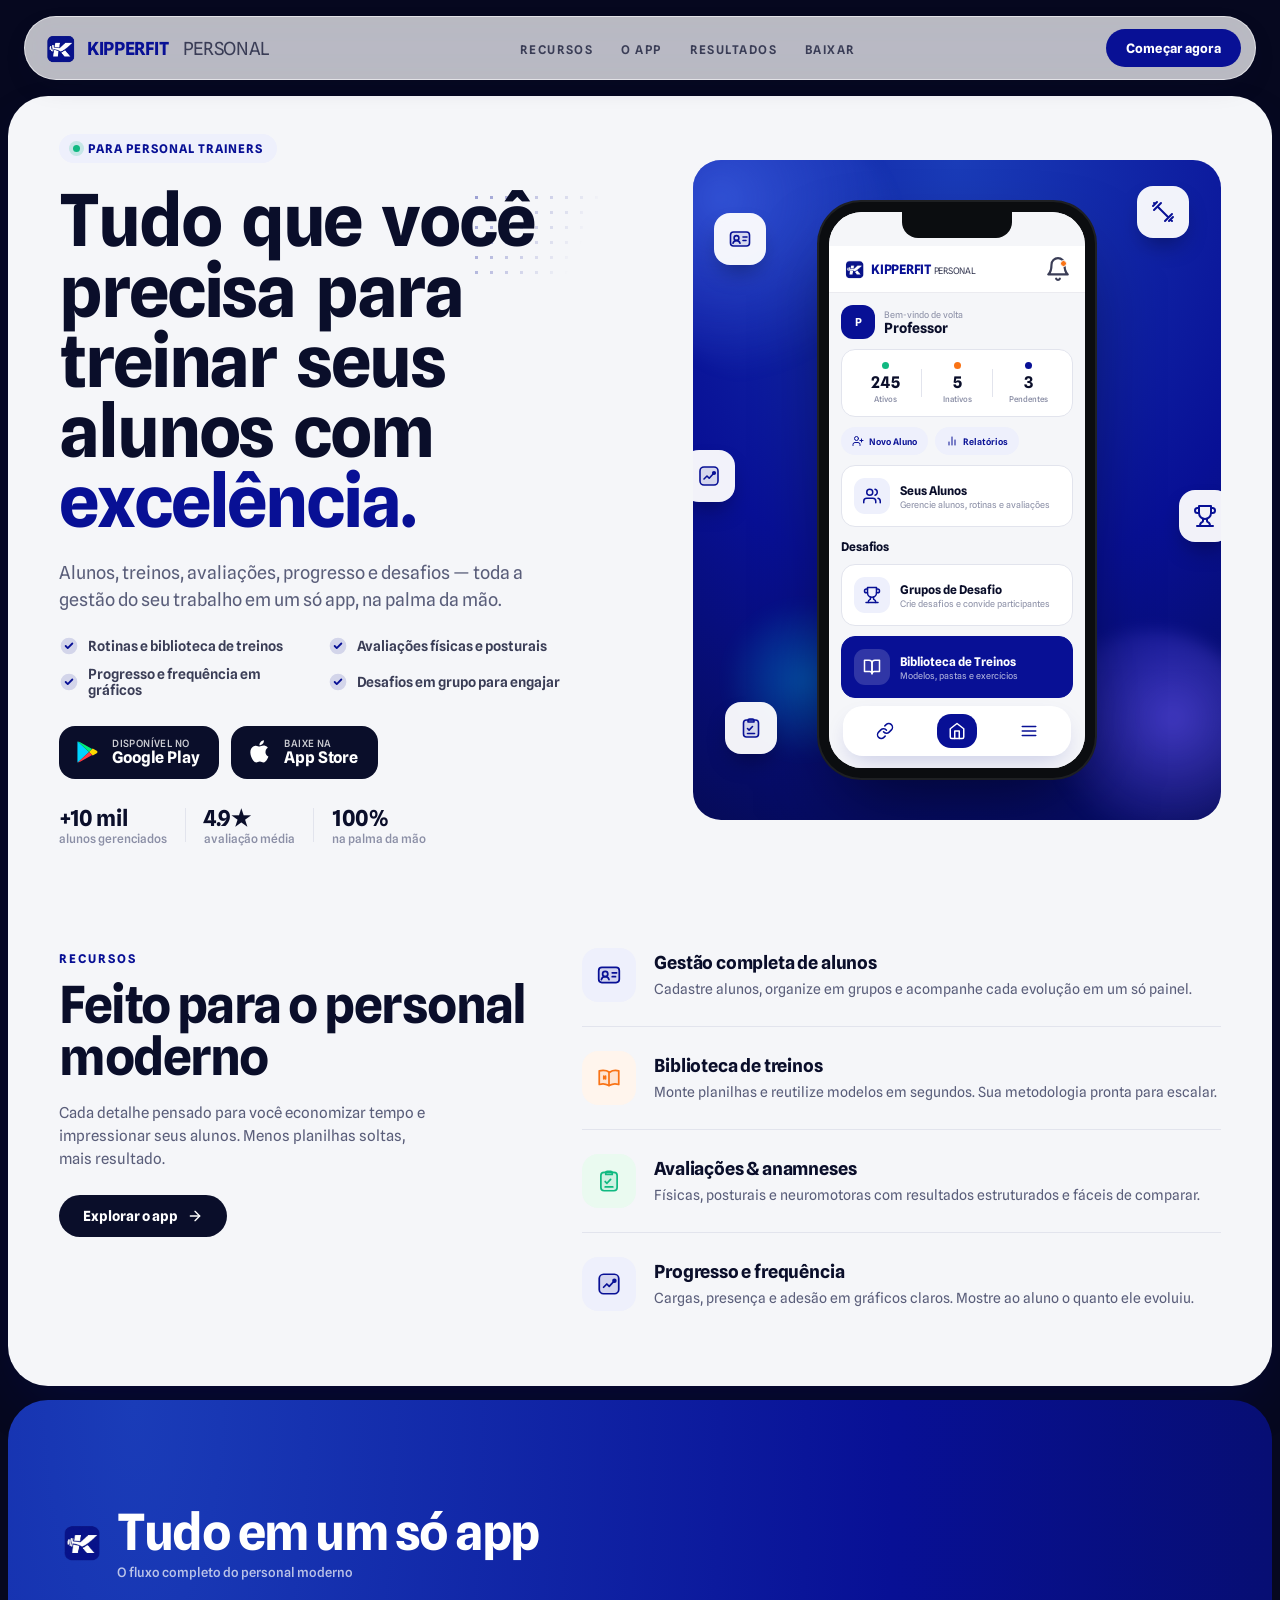
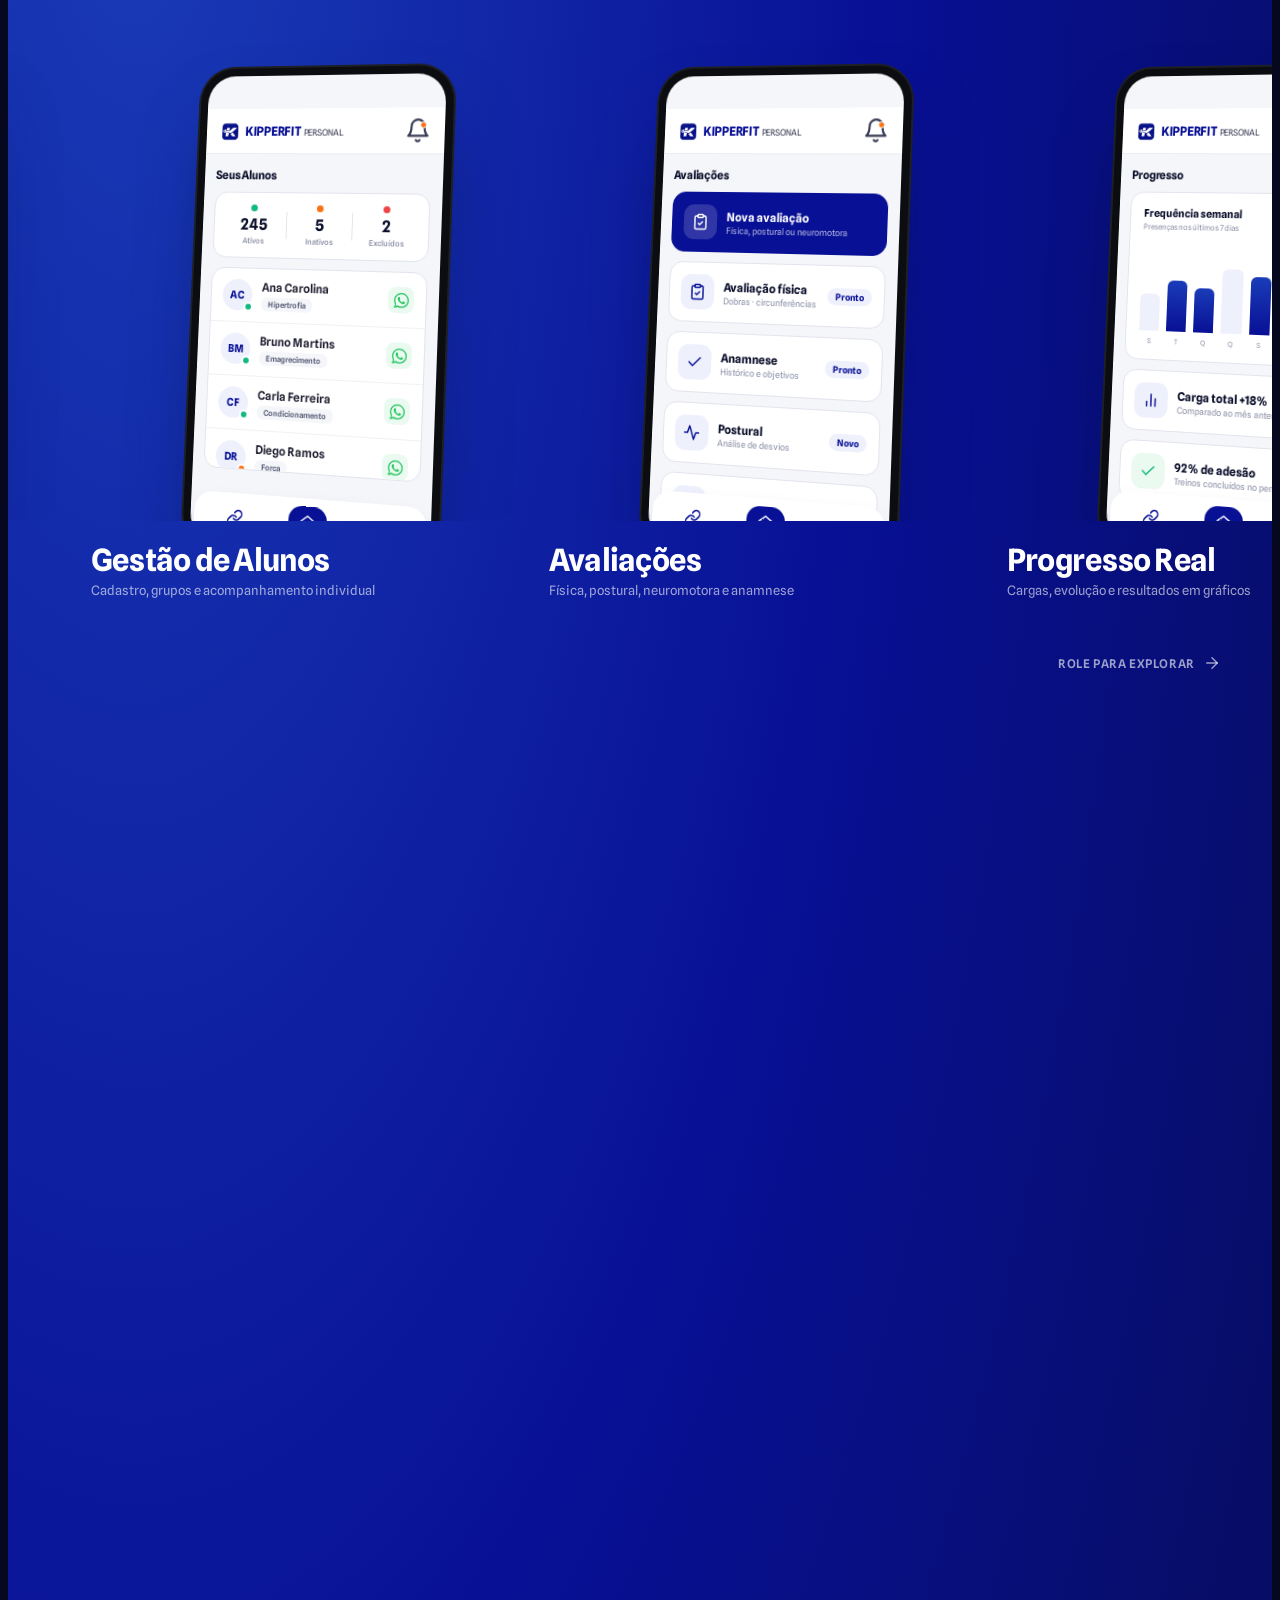
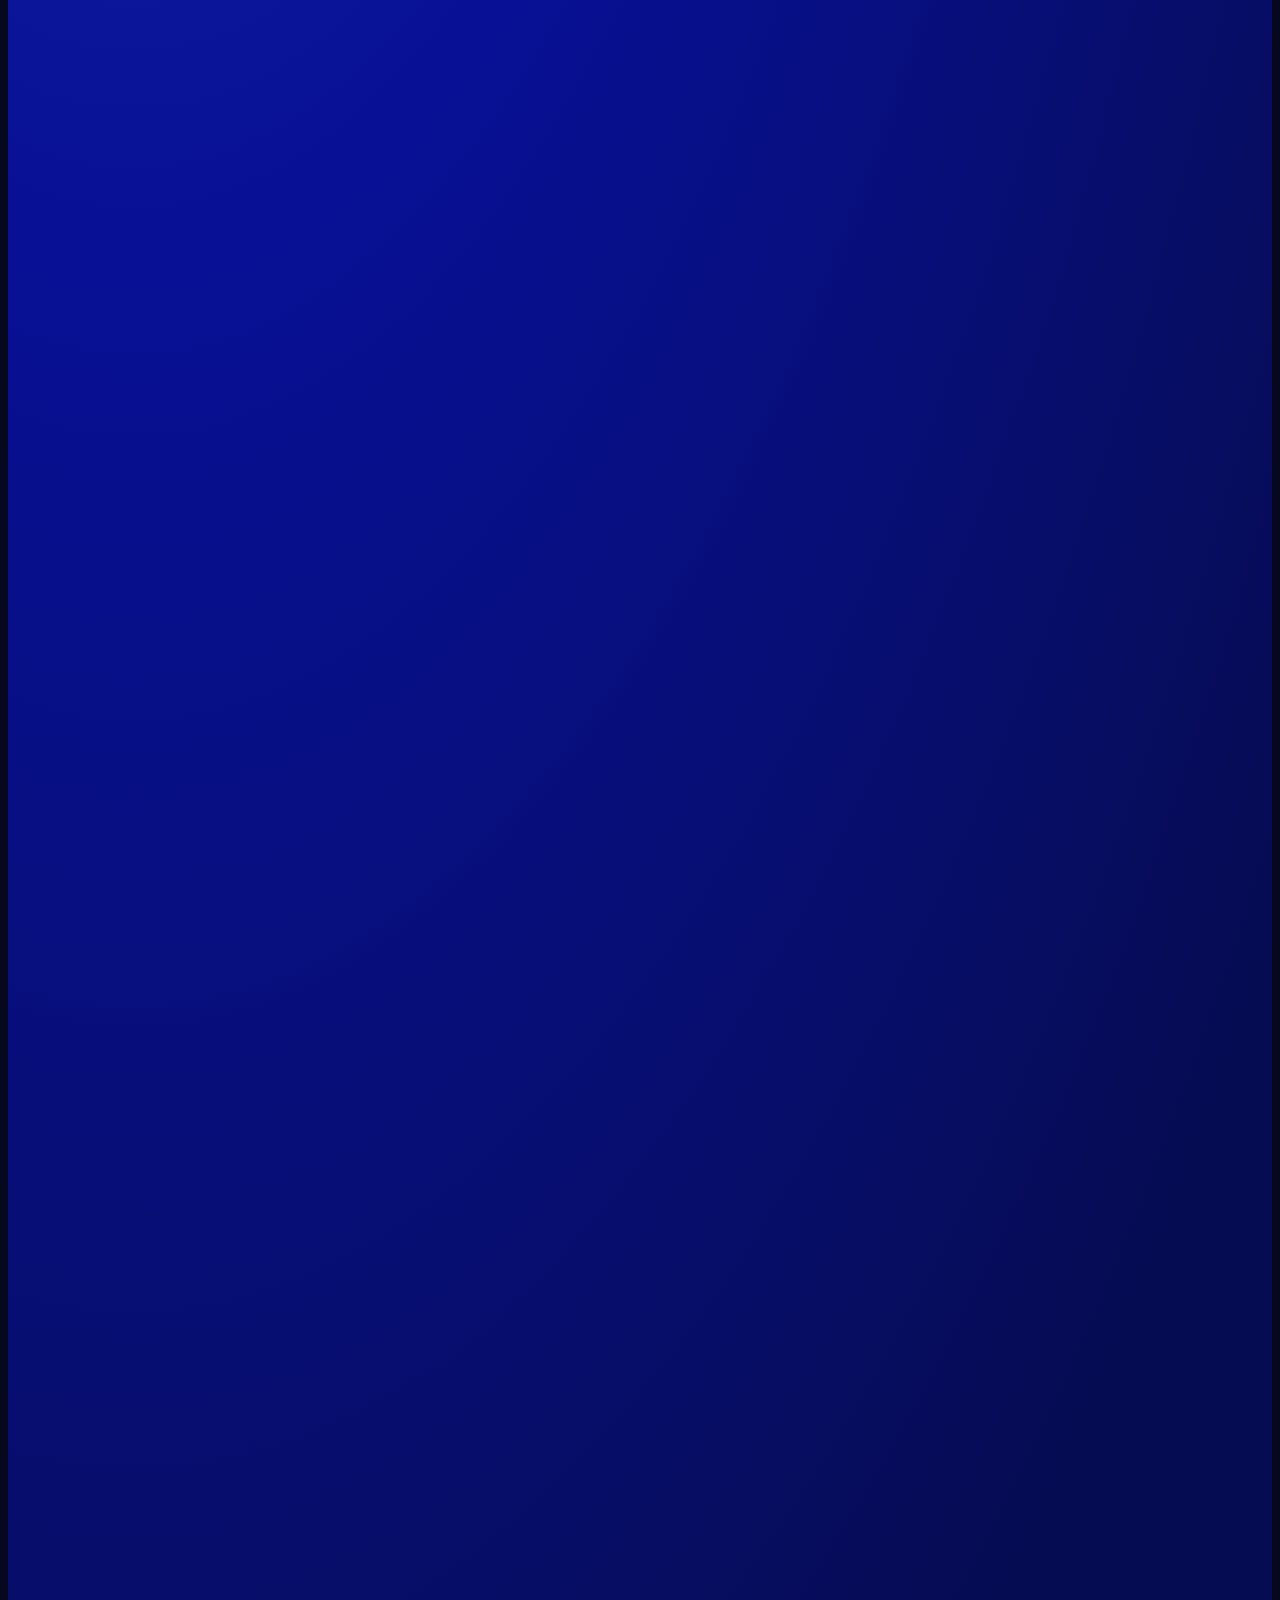
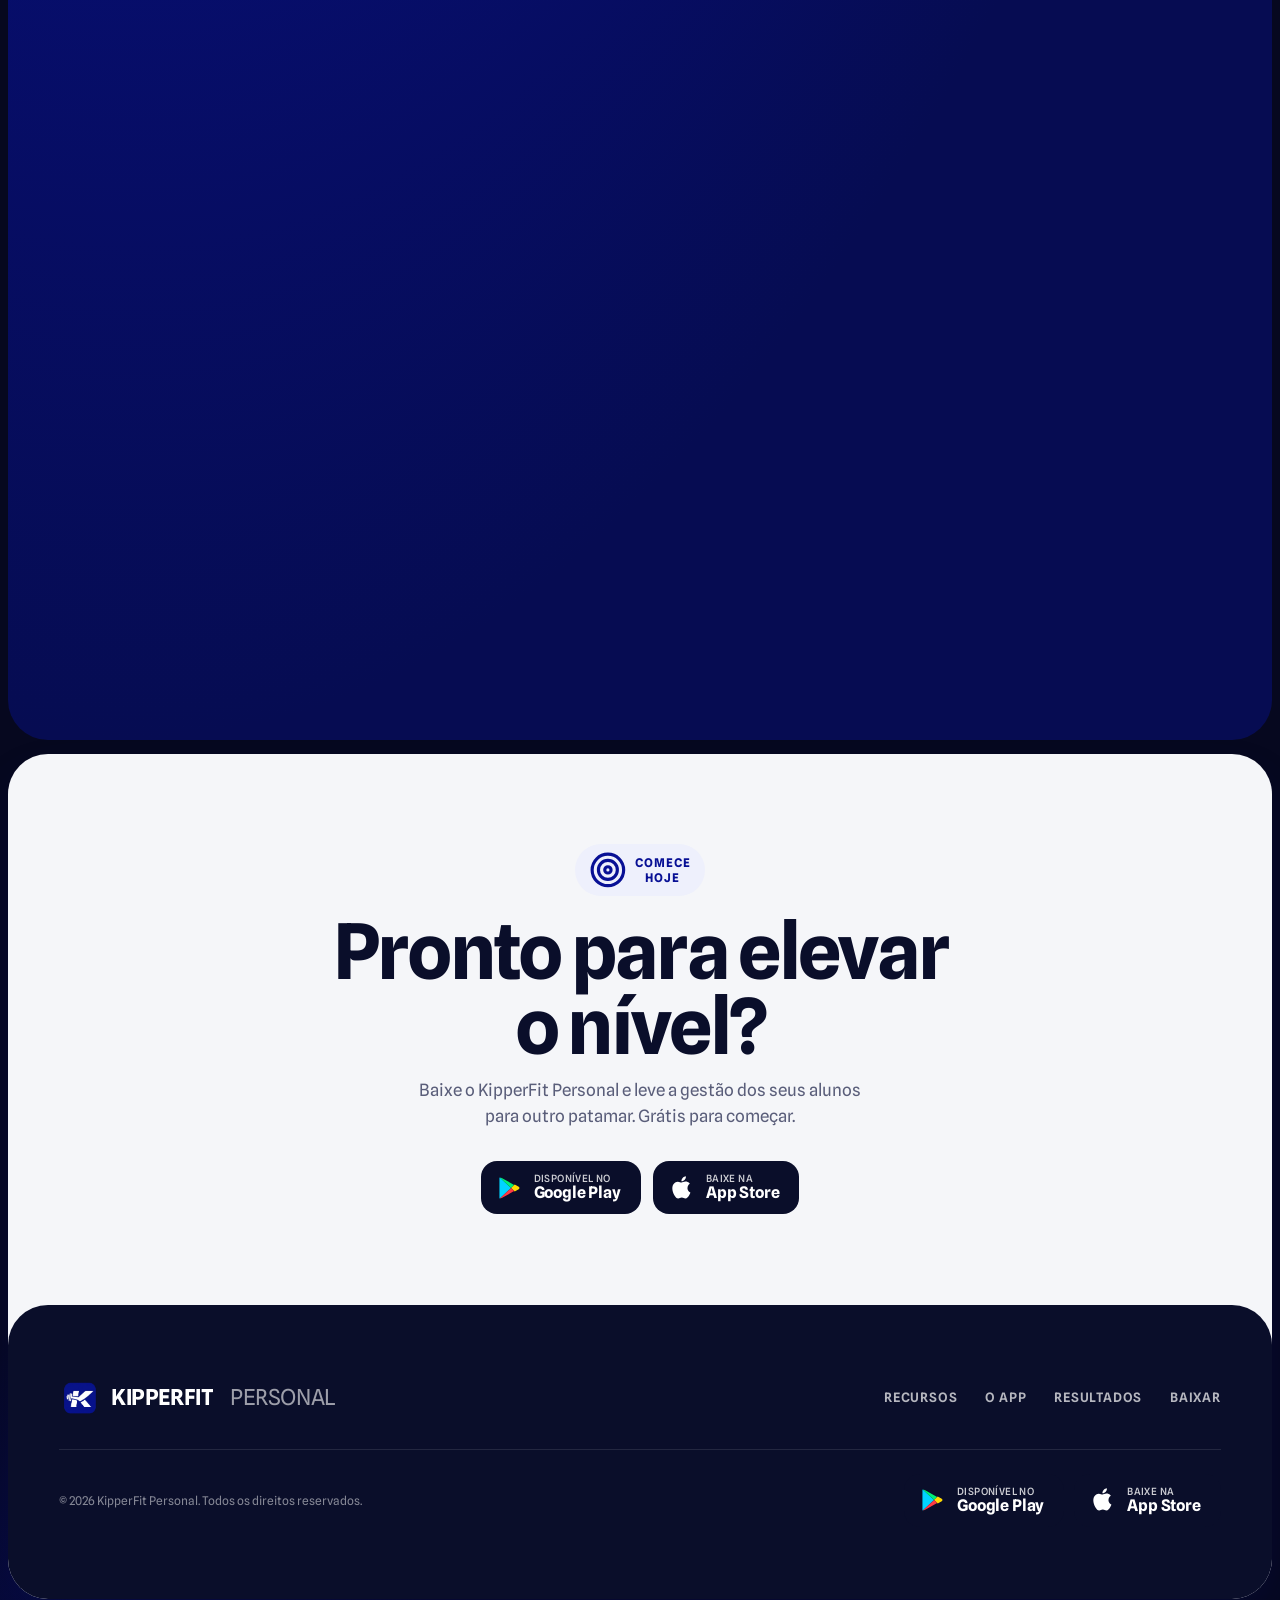
==== index.html @ c9a526ea "." ====
<!DOCTYPE html>
<html lang="pt-BR">
<head>
  <meta charset="UTF-8" />
  <meta name="viewport" content="width=device-width, initial-scale=1, viewport-fit=cover" />
  <title>KipperFit Personal — O app do personal moderno</title>
  <meta name="description" content="Gerencie alunos, treinos, avaliações e progresso em um só app. KipperFit Personal — a plataforma completa para personal trainers." />

  <!-- Open Graph / social preview -->
  <meta property="og:title" content="KipperFit Personal — O app do personal moderno" />
  <meta property="og:description" content="Alunos, treinos, avaliações, progresso e desafios — toda a gestão do seu trabalho em um só app." />
  <meta property="og:type" content="website" />
  <meta property="og:image" content="assets/logo.png" />
  <meta name="theme-color" content="#081095" />

  <link rel="icon" type="image/png" href="assets/logo.png" />

  <!-- Spline Sans (the app's display font) -->
  <link rel="preconnect" href="https://fonts.googleapis.com" />
  <link rel="preconnect" href="https://fonts.gstatic.com" crossorigin />
  <link href="https://fonts.googleapis.com/css2?family=Spline+Sans:wght@400;500;600;700;800&display=swap" rel="stylesheet" />

  <link rel="stylesheet" href="styles.css" />
</head>
<body>
  <div class="lp-root">
    <div class="lp-shell">
      <!-- NAV -->
      <nav class="lp-nav">
        <div class="lp-brand">
          <img src="assets/logo.png" alt="KipperFit Personal" />
          KIPPERFIT<span class="thin">PERSONAL</span>
        </div>
        <ul class="lp-nav-links">
          <li><a href="#features">RECURSOS</a></li>
          <li><a href="#cases">O APP</a></li>
          <li><a href="#progress">RESULTADOS</a></li>
          <li><a href="#download">BAIXAR</a></li>
        </ul>
        <a class="lp-nav-cta" href="#download">Começar agora</a>
        <button class="lp-burger" id="burger" aria-label="Abrir menu" aria-expanded="false">
          <span></span><span></span><span></span>
        </button>
      </nav>

      <!-- MOBILE MENU -->
      <div class="lp-mobile-menu" id="mobileMenu">
        <a href="#features">RECURSOS</a>
        <a href="#cases">O APP</a>
        <a href="#progress">RESULTADOS</a>
        <a href="#download">BAIXAR</a>
        <a class="lp-mobile-menu-cta" href="#download">Começar agora</a>
      </div>

      <div class="lp-panel">
        <!-- HERO -->
        <section class="lp-section lp-hero">
          <div class="lp-hero-left">
            <span class="lp-dots hero"></span>
            <span class="lp-eyebrow"><span class="dot"></span> PARA PERSONAL TRAINERS</span>
            <h1 class="lp-h1" id="heroHeadline"></h1>
            <p class="lp-sub lp-fade">
              Alunos, treinos, avaliações, progresso e desafios — toda a gestão
              do seu trabalho em um só app, na palma da mão.
            </p>
            <ul class="lp-hero-points lp-fade d1" id="heroPoints"></ul>
            <div class="lp-stores lp-fade d1" id="download"></div>
            <div class="lp-trust lp-fade d2">
              <div class="lp-trust-stat"><b>+10 mil</b><span>alunos gerenciados</span></div>
              <div class="lp-trust-divider"></div>
              <div class="lp-trust-stat"><b>4.9★</b><span>avaliação média</span></div>
              <div class="lp-trust-divider"></div>
              <div class="lp-trust-stat"><b>100%</b><span>na palma da mão</span></div>
            </div>
          </div>
          <div class="lp-hero-right lp-fade d1">
            <div class="lp-stage" id="phoneStage"></div>
          </div>
        </section>

        <!-- FEATURES -->
        <section class="lp-section lp-feat" id="features">
          <div class="lp-section-head lp-fade">
            <span class="kicker">Recursos</span>
            <h2>Feito para o personal moderno</h2>
            <p>Cada detalhe pensado para você economizar tempo e impressionar seus alunos. Menos planilhas soltas, mais resultado.</p>
            <a class="lp-pill-btn" href="#download">Explorar o app <span data-icon="arrow"></span></a>
          </div>
          <div class="lp-feat-list" id="featList"></div>
        </section>
      </div>

      <!-- CASES — pinned horizontal scroll -->
      <section class="lp-cases" id="cases">
        <div class="lp-cases-track-wrap" id="casesWrap">
          <div class="lp-cases-sticky" id="casesSticky">
            <div class="lp-cases-head">
              <img class="mark" src="assets/logo.png" alt="" />
              <div>
                <h2>Tudo em um só app</h2>
                <span class="sub">O fluxo completo do personal moderno</span>
              </div>
            </div>
            <div class="lp-cases-row" id="casesRow"></div>
            <div class="lp-cases-hint">ROLE PARA EXPLORAR <span data-icon="arrow"></span></div>
          </div>
        </div>
      </section>

      <!-- CTA + FOOTER -->
      <div class="lp-panel" id="progress" style="margin-top:14px">
        <section class="lp-section lp-cta">
          <div class="lp-fade">
            <span class="lp-eyebrow" style="margin-bottom:18px"><span data-icon="target"></span> COMECE HOJE</span>
          </div>
          <h2 class="lp-fade d1">Pronto para elevar o nível?</h2>
          <p class="lp-fade d2">Baixe o KipperFit Personal e leve a gestão dos seus alunos para outro patamar. Grátis para começar.</p>
          <div class="lp-stores lp-cta-stores lp-fade d3" data-stores></div>
        </section>

        <footer class="lp-footer">
          <div class="lp-footer-top">
            <div class="lp-footer-brand">
              <img src="assets/logo.png" alt="KipperFit Personal" />
              KIPPERFIT<span class="thin">PERSONAL</span>
            </div>
            <nav class="lp-footer-links">
              <a href="#features">RECURSOS</a>
              <a href="#cases">O APP</a>
              <a href="#progress">RESULTADOS</a>
              <a href="#download">BAIXAR</a>
            </nav>
          </div>
          <div class="lp-footer-bottom">
            <span id="copyright">© KipperFit Personal. Todos os direitos reservados.</span>
            <div class="lp-stores" data-stores></div>
          </div>
        </footer>
      </div>
    </div>
  </div>

  <script src="app.js"></script>
</body>
</html>
---- styles.css ----
/* =========================================================================
   KipperFit Personal — Landing Page (standalone build for GitHub Pages)
   Ported 1:1 from the app's web landing. Identity: royal blue #081095,
   Spline Sans, white cards, soft rounded geometry.
   ========================================================================= */

/* base reset so the page scrolls naturally as a standalone site */
* { margin: 0; padding: 0; }
/* clip horizontal overflow on <html> ONLY. Putting overflow-x on <body> would
   promote its overflow-y to auto and make <body> a scroll container, which
   breaks the position:sticky pinning in .lp-cases. Keeping it on <html> lets the
   sticky resolve against the viewport while still hiding the decorative blobs. */
html { overflow-x: hidden; }
body {
  /* display font used across the landing (loaded via Google Fonts in <head>) */
  --font-display: 'Spline Sans', -apple-system, BlinkMacSystemFont, 'Segoe UI', Roboto, Helvetica, Arial, sans-serif;
  font-family: var(--font-display);
  background: #06081f;
}

:root {
  --font-display: 'Spline Sans', -apple-system, BlinkMacSystemFont, 'Segoe UI', Roboto, Helvetica, Arial, sans-serif;
  --lp-primary: #081095;
  --lp-primary-light: #1a3cb8;
  --lp-primary-bg: #eef0fc;
  --lp-ink: #0a0e2a;
  --lp-panel: #f5f6f9;
  --lp-card: #ffffff;
  --lp-border: #e2e4ed;
  --lp-text-dark: #1c1c2e;
  --lp-text-mid: #3a3d56;
  --lp-text-soft: #5a5e7a;
  --lp-text-muted: #8b8fa6;
  --lp-green: #10b981;
  --lp-orange: #f97316;
  --lp-radius-xl: 40px;
  --lp-radius-lg: 28px;
  --lp-radius-md: 18px;
  --lp-shadow-soft: 0 24px 60px -20px rgba(8, 16, 149, 0.28);
  --lp-shadow-card: 0 12px 32px -12px rgba(20, 24, 60, 0.18);
}

/* ---- landing root ----
   Standalone build: the document scrolls naturally (no Expo flex wrappers), so
   .lp-root just paints the background and clips horizontal overflow. The scroll
   handlers listen on window (see app.js). */
.lp-root {
  font-family: var(--font-display);
  color: var(--lp-text-dark);
  background: var(--lp-ink);
  -webkit-font-smoothing: antialiased;
  text-rendering: optimizeLegibility;
  /* NOTE: no overflow-x here — it would create a scroll context that breaks the
     position:sticky pinning in .lp-cases. Horizontal clip is on html/body. */
}
.lp-root *,
.lp-root *::before,
.lp-root *::after {
  box-sizing: border-box;
}
.lp-root button {
  font-family: inherit;
  cursor: pointer;
  border: none;
  background: none;
}
/* no underlines on any link across the landing (incl. hover/focus) */
.lp-root a,
.lp-root a:hover,
.lp-root a:focus,
.lp-root a:visited {
  text-decoration: none;
}

/* =========================================================================
   PAGE SHELL — framed floating panel on near-black background
   ========================================================================= */
.lp-shell {
  min-height: 100vh;
  padding: 8px; /* thin frame on desktop — panel sits close to the edges */
  background:
    radial-gradient(1200px 600px at 80% -10%, rgba(26, 60, 184, 0.25), transparent 60%),
    radial-gradient(900px 500px at 0% 100%, rgba(8, 16, 149, 0.22), transparent 55%),
    #06081f;
}
.lp-panel {
  max-width: 1280px;
  margin: 0 auto;
  border-radius: var(--lp-radius-xl);
  overflow: hidden;
  background: var(--lp-panel);
  box-shadow: var(--lp-shadow-soft);
}
.lp-section {
  padding: clamp(20px, 4vw, 56px);
}

/* =========================================================================
   NAV BAR
   ========================================================================= */
.lp-nav {
  position: sticky;
  top: 8px;
  z-index: 50;
  display: flex;
  align-items: center;
  justify-content: space-between;
  gap: 16px;
  margin: 8px clamp(8px, 2vw, 16px) 16px;
  padding: 12px 14px 12px 18px;
  border-radius: 999px;
  background: rgba(255, 255, 255, 0.72);
  backdrop-filter: blur(18px) saturate(160%);
  -webkit-backdrop-filter: blur(18px) saturate(160%);
  border: 1px solid rgba(255, 255, 255, 0.6);
  box-shadow: 0 10px 30px -12px rgba(20, 24, 60, 0.25);
}
.lp-brand {
  display: flex;
  align-items: center;
  gap: 10px;
  font-weight: 800;
  font-size: 18px;
  letter-spacing: -0.02em;
  color: var(--lp-primary);
}
.lp-brand img {
  width: 34px;
  height: 34px;
  border-radius: 9px;
}
.lp-brand .thin {
  font-weight: 400;
  color: var(--lp-text-mid);
  margin-left: 4px;
}
.lp-nav-links {
  display: flex;
  gap: 28px;
  list-style: none;
  margin: 0;
  padding: 0;
}
.lp-nav-links a {
  text-decoration: none;
  font-size: 12px;
  font-weight: 600;
  letter-spacing: 0.12em;
  color: var(--lp-text-mid);
  transition: color 0.2s ease;
}
.lp-nav-links a:hover {
  color: var(--lp-primary);
}
.lp-nav-cta {
  display: inline-flex;
  align-items: center;
  gap: 8px;
  padding: 11px 20px;
  border-radius: 999px;
  background: var(--lp-primary);
  color: #fff;
  font-weight: 700;
  font-size: 13px;
  letter-spacing: 0.02em;
  transition: transform 0.2s ease, background 0.2s ease, box-shadow 0.2s ease;
}
.lp-nav-cta:hover {
  transform: translateY(-2px);
  background: var(--lp-primary-light);
  box-shadow: 0 12px 24px -10px rgba(8, 16, 149, 0.6);
}
.lp-burger {
  display: none;
  flex-direction: column;
  gap: 5px;
  padding: 8px;
}
.lp-burger span {
  width: 22px;
  height: 2px;
  border-radius: 2px;
  background: var(--lp-primary);
  transition: transform 0.25s ease, opacity 0.2s ease;
}
.lp-burger.open span:nth-child(1) { transform: translateY(7px) rotate(45deg); }
.lp-burger.open span:nth-child(2) { opacity: 0; }
.lp-burger.open span:nth-child(3) { transform: translateY(-7px) rotate(-45deg); }

/* mobile dropdown menu (hidden on desktop, revealed by the burger) */
.lp-mobile-menu {
  display: none;
  position: sticky;
  top: 76px;
  z-index: 49;
  margin: 8px clamp(10px, 3vw, 28px) 0;
  padding: 10px;
  flex-direction: column;
  gap: 2px;
  border-radius: 22px;
  background: rgba(255, 255, 255, 0.92);
  backdrop-filter: blur(18px) saturate(160%);
  -webkit-backdrop-filter: blur(18px) saturate(160%);
  border: 1px solid rgba(255, 255, 255, 0.6);
  box-shadow: 0 16px 36px -14px rgba(20, 24, 60, 0.3);
  max-height: 0;
  opacity: 0;
  overflow: hidden;
  pointer-events: none;
  transform: translateY(-8px);
  transition: max-height 0.3s ease, opacity 0.25s ease, transform 0.25s ease;
}
.lp-mobile-menu.open {
  max-height: 360px;
  opacity: 1;
  pointer-events: auto;
  transform: none;
}
.lp-mobile-menu a {
  text-decoration: none;
  font-size: 14px;
  font-weight: 700;
  letter-spacing: 0.08em;
  color: var(--lp-text-mid);
  padding: 13px 14px;
  border-radius: 14px;
  transition: background 0.2s ease, color 0.2s ease;
}
.lp-mobile-menu a:hover { background: var(--lp-primary-bg); color: var(--lp-primary); }
.lp-mobile-menu-cta {
  margin-top: 4px;
  text-align: center;
  background: var(--lp-primary);
  color: #fff !important;
  letter-spacing: 0.02em !important;
}
.lp-mobile-menu-cta:hover { background: var(--lp-primary-light) !important; color: #fff !important; }

/* =========================================================================
   HERO
   ========================================================================= */
.lp-hero {
  display: grid;
  grid-template-columns: minmax(0, 1.05fr) minmax(0, 0.95fr);
  gap: clamp(24px, 4vw, 56px);
  align-items: center;
  padding-top: clamp(24px, 3vw, 40px);
}
.lp-hero-left {
  max-width: 620px;
  min-width: 0;
  position: relative;
}
.lp-hero-right {
  min-width: 0;
}
.lp-eyebrow {
  display: inline-flex;
  align-items: center;
  gap: 8px;
  padding: 7px 14px;
  border-radius: 999px;
  background: var(--lp-primary-bg);
  color: var(--lp-primary);
  font-weight: 700;
  font-size: 12px;
  letter-spacing: 0.08em;
  margin-bottom: 22px;
}
.lp-eyebrow .dot {
  width: 7px;
  height: 7px;
  border-radius: 50%;
  background: var(--lp-green);
  box-shadow: 0 0 0 4px rgba(16, 185, 129, 0.18);
}
.lp-dots {
  position: absolute;
  width: 150px;
  height: 90px;
  background-image: radial-gradient(var(--lp-primary) 1.7px, transparent 2px);
  background-size: 15px 15px;
  opacity: 0.5;
  -webkit-mask-image: linear-gradient(115deg, #000 0%, transparent 72%);
  mask-image: linear-gradient(115deg, #000 0%, transparent 72%);
  pointer-events: none;
  z-index: 0;
}
.lp-dots.hero {
  top: 56px;
  right: 4%;
  opacity: 0.4;
}
@media (max-width: 920px) { .lp-dots.hero { display: none; } }
.lp-h1 {
  font-size: clamp(38px, 5.6vw, 74px);
  line-height: 0.98;
  font-weight: 800;
  letter-spacing: -0.03em;
  margin: 0 0 22px;
  color: var(--lp-ink);
  overflow-wrap: break-word;
}
.lp-h1 .accent {
  color: var(--lp-primary);
  position: relative;
}
.lp-sub {
  font-size: clamp(15px, 1.4vw, 19px);
  line-height: 1.55;
  color: var(--lp-text-soft);
  margin: 0 0 22px;
  max-width: 520px;
}
.lp-hero-points {
  list-style: none;
  margin: 0 0 28px;
  padding: 0;
  display: grid;
  grid-template-columns: 1fr 1fr;
  gap: 10px 18px;
  max-width: 520px;
}
.lp-hero-points li {
  display: flex;
  align-items: center;
  gap: 9px;
  font-size: 14px;
  font-weight: 600;
  color: var(--lp-text-mid);
}
.lp-hero-points li svg { width: 20px; height: 20px; color: var(--lp-primary); flex-shrink: 0; }
@media (max-width: 560px) {
  .lp-hero-points { grid-template-columns: 1fr; gap: 9px; }
}

/* per-character reveal */
.lp-reveal-char {
  display: inline-block;
  opacity: 0;
  transform: translateY(0.5em);
  filter: blur(8px);
  animation: lpCharIn 0.5s cubic-bezier(0.22, 1, 0.36, 1) forwards;
}
.lp-reveal-word {
  display: inline-block;
  white-space: nowrap;
}
@keyframes lpCharIn {
  to {
    opacity: 1;
    transform: translateY(0);
    filter: blur(0);
  }
}

/* fade-up utility (IntersectionObserver toggles .in) */
.lp-fade {
  opacity: 0;
  transform: translateY(28px);
  transition: opacity 0.7s cubic-bezier(0.22, 1, 0.36, 1),
    transform 0.7s cubic-bezier(0.22, 1, 0.36, 1);
}
.lp-fade.in {
  opacity: 1;
  transform: none;
}
.lp-fade.d1 { transition-delay: 0.08s; }
.lp-fade.d2 { transition-delay: 0.16s; }
.lp-fade.d3 { transition-delay: 0.24s; }
.lp-fade.d4 { transition-delay: 0.32s; }

/* ---- store buttons ---- */
.lp-stores {
  display: flex;
  flex-wrap: wrap;
  gap: 12px;
}
.lp-store-btn {
  display: inline-flex;
  align-items: center;
  gap: 11px;
  padding: 12px 20px 12px 16px;
  border-radius: 16px;
  background: var(--lp-ink);
  color: #fff;
  text-decoration: none;
  transition: transform 0.2s ease, box-shadow 0.2s ease, background 0.2s ease;
}
.lp-store-btn:hover {
  transform: translateY(-3px);
  background: #14183a;
  box-shadow: 0 16px 30px -12px rgba(10, 14, 42, 0.55);
}
.lp-store-btn svg {
  width: 26px;
  height: 26px;
  flex-shrink: 0;
}
.lp-store-btn .lp-store-txt {
  display: flex;
  flex-direction: column;
  line-height: 1.1;
  text-align: left;
}
.lp-store-btn .lp-store-small {
  font-size: 10px;
  font-weight: 500;
  letter-spacing: 0.04em;
  opacity: 0.8;
}
.lp-store-btn .lp-store-big {
  font-size: 16px;
  font-weight: 700;
  letter-spacing: -0.01em;
}

.lp-trust {
  display: flex;
  align-items: center;
  gap: 18px;
  margin-top: 26px;
  flex-wrap: wrap;
}
.lp-trust-stat {
  display: flex;
  flex-direction: column;
}
.lp-trust-stat b {
  font-size: 22px;
  font-weight: 800;
  color: var(--lp-ink);
  letter-spacing: -0.02em;
}
.lp-trust-stat span {
  font-size: 12px;
  color: var(--lp-text-muted);
  font-weight: 500;
}
.lp-trust-divider {
  width: 1px;
  height: 34px;
  background: var(--lp-border);
}

/* =========================================================================
   HERO RIGHT — phone stage
   ========================================================================= */
.lp-stage {
  position: relative;
  display: grid;
  place-items: center;
  min-height: 560px;
  border-radius: var(--lp-radius-lg);
  background:
    radial-gradient(120% 120% at 50% 0%, #1a3cb8 0%, #081095 55%, #050a4d 100%);
  overflow: hidden;
  padding: 40px;
}
.lp-blob {
  position: absolute;
  border-radius: 50%;
  filter: blur(8px);
  opacity: 0.55;
  pointer-events: none;
}
.lp-blob.b1 {
  width: 260px; height: 260px;
  top: -40px; left: -50px;
  background: radial-gradient(circle at 30% 30%, #4f7cff, transparent 70%);
  animation: lpBlob1 14s ease-in-out infinite;
}
.lp-blob.b2 {
  width: 220px; height: 220px;
  bottom: -30px; right: -40px;
  background: radial-gradient(circle at 60% 40%, #6f5cff, transparent 70%);
  animation: lpBlob2 18s ease-in-out infinite;
}
.lp-blob.b3 {
  width: 160px; height: 160px;
  bottom: 60px; left: 30px;
  background: radial-gradient(circle at 50% 50%, #00d4ff, transparent 70%);
  opacity: 0.32;
  animation: lpBlob1 16s ease-in-out infinite reverse;
}
@keyframes lpBlob1 {
  0%, 100% { transform: translate(0, 0) scale(1); }
  50% { transform: translate(30px, 24px) scale(1.08); }
}
@keyframes lpBlob2 {
  0%, 100% { transform: translate(0, 0) scale(1); }
  50% { transform: translate(-26px, -20px) scale(1.1); }
}

/* phone frame */
.lp-phone {
  position: relative;
  z-index: 2;
  width: 280px;
  height: 580px;
  border-radius: 44px;
  background: #0b0d10;
  padding: 12px;
  box-shadow:
    0 40px 80px -24px rgba(0, 0, 0, 0.6),
    inset 0 0 0 2px rgba(255, 255, 255, 0.08);
  animation: lpPhoneFloat 6s ease-in-out infinite;
}
@keyframes lpPhoneFloat {
  0%, 100% { transform: translateY(0); }
  50% { transform: translateY(-12px); }
}
.lp-phone-notch {
  position: absolute;
  top: 12px;
  left: 50%;
  transform: translateX(-50%);
  width: 110px;
  height: 26px;
  background: #0b0d10;
  border-radius: 0 0 16px 16px;
  z-index: 5;
}
.lp-phone-screen {
  position: relative;
  width: 100%;
  height: 100%;
  border-radius: 33px;
  overflow: hidden;
  background: var(--lp-panel);
}

.lp-screen-cycle {
  position: absolute;
  inset: 0;
}
.lp-screen-slide {
  position: absolute;
  inset: 0;
  opacity: 0;
  transform: translateY(16px) scale(0.98);
  transition: opacity 0.6s ease, transform 0.6s ease;
  pointer-events: none;
}
.lp-screen-slide.active {
  opacity: 1;
  transform: none;
}

/* floating feature chips around the phone */
.lp-chip {
  position: absolute;
  z-index: 4;
  width: 52px;
  height: 52px;
  display: grid;
  place-items: center;
  border-radius: 16px;
  background: rgba(255, 255, 255, 0.95);
  box-shadow: 0 12px 24px -8px rgba(0, 0, 0, 0.4);
  color: var(--lp-primary);
}
.lp-chip svg { width: 24px; height: 24px; }
.lp-chip.c1 { top: 8%; left: 4%; animation: lpFloat 5s ease-in-out infinite; }
.lp-chip.c2 { top: 4%; right: 6%; animation: lpFloat 6.5s ease-in-out infinite 0.4s; }
.lp-chip.c3 { top: 44%; left: -2%; animation: lpFloat 5.8s ease-in-out infinite 0.9s; }
.lp-chip.c4 { top: 50%; right: -2%; animation: lpFloat 6.2s ease-in-out infinite 0.2s; }
.lp-chip.c5 { bottom: 10%; left: 6%; animation: lpFloat 5.4s ease-in-out infinite 1.1s; }
@keyframes lpFloat {
  0%, 100% { transform: translateY(0) translateX(0); }
  33% { transform: translateY(-10px) translateX(4px); }
  66% { transform: translateY(6px) translateX(-4px); }
}

/* =========================================================================
   RECREATED APP SCREEN (inside phone) — authentic KipperFit UI
   ========================================================================= */
.appui {
  width: 100%;
  height: 100%;
  background: var(--lp-panel);
  display: flex;
  flex-direction: column;
  font-size: 11px;
  color: var(--lp-text-dark);
  padding-top: 34px;
}
.appui-header {
  display: flex;
  align-items: center;
  justify-content: space-between;
  padding: 10px 14px;
  background: #fff;
  border-bottom: 1px solid #ebebf0;
}
.appui-brand { display: flex; align-items: center; gap: 6px; font-weight: 800; font-size: 13px; color: var(--lp-primary); letter-spacing: -0.02em; }
.appui-brand img { width: 22px; height: 22px; border-radius: 6px; }
.appui-brand .thin { font-weight: 400; color: var(--lp-text-mid); font-size: 9px; margin-left: 3px; }
.appui-bell { position: relative; width: 26px; height: 26px; display: grid; place-items: center; color: var(--lp-text-mid); }
.appui-bell .bdot { position: absolute; top: 4px; right: 4px; width: 7px; height: 7px; border-radius: 50%; background: var(--lp-orange); border: 1.5px solid #fff; }
.appui-body { flex: 1; overflow: hidden; padding: 12px 12px 76px; display: flex; flex-direction: column; gap: 10px; }

.appui-greet { display: flex; align-items: center; gap: 9px; }
.appui-avatar { width: 34px; height: 34px; border-radius: 12px; background: var(--lp-primary); display: grid; place-items: center; color: #fff; font-weight: 700; }
.appui-greet .hi { font-size: 9px; color: var(--lp-text-muted); }
.appui-greet .nm { font-size: 14px; font-weight: 700; color: var(--lp-ink); }

.appui-metrics { display: flex; align-items: center; background: #fff; border: 1px solid var(--lp-border); border-radius: 14px; padding: 12px 8px; }
.appui-metric { flex: 1; display: flex; flex-direction: column; align-items: center; gap: 2px; }
.appui-metric .mdot { width: 7px; height: 7px; border-radius: 50%; margin-bottom: 2px; }
.appui-metric .mn { font-size: 16px; font-weight: 800; color: var(--lp-ink); }
.appui-metric .ml { font-size: 8px; color: var(--lp-text-muted); font-weight: 500; }
.appui-mdiv { width: 1px; height: 28px; background: var(--lp-border); }

.appui-pills { display: flex; gap: 7px; }
.appui-pill { display: inline-flex; align-items: center; gap: 5px; padding: 8px 11px; border-radius: 999px; background: var(--lp-primary-bg); color: var(--lp-primary); font-weight: 600; font-size: 9px; white-space: nowrap; }
.appui-pill svg { width: 12px; height: 12px; }

.appui-card { display: flex; align-items: center; gap: 10px; background: #fff; border: 1px solid var(--lp-border); border-radius: 14px; padding: 12px; }
.appui-card .ci { width: 36px; height: 36px; border-radius: 11px; background: var(--lp-primary-bg); display: grid; place-items: center; color: var(--lp-primary); flex-shrink: 0; }
.appui-card .ci svg { width: 18px; height: 18px; }
.appui-card .ct { font-size: 12px; font-weight: 700; color: var(--lp-ink); }
.appui-card .cs { font-size: 9px; color: var(--lp-text-muted); margin-top: 1px; }
.appui-card .cgo { margin-left: auto; color: var(--lp-primary); display: grid; place-items: center; }
.appui-card.solid { background: var(--lp-primary); border-color: var(--lp-primary); }
.appui-card.solid .ci { background: rgba(255,255,255,0.16); color: #fff; }
.appui-card.solid .ct { color: #fff; }
.appui-card.solid .cs { color: rgba(255,255,255,0.7); }
.appui-card.solid .cgo { color: rgba(255,255,255,0.7); }

.appui-label { font-size: 12px; font-weight: 800; color: var(--lp-ink); margin-top: 2px; letter-spacing: -0.01em; }
.appui-pilltag { margin-left: auto; font-size: 9px; font-weight: 700; color: var(--lp-primary); background: var(--lp-primary-bg); padding: 3px 8px; border-radius: 999px; flex-shrink: 0; }

/* student rows */
.appui-list { background: #fff; border: 1px solid var(--lp-border); border-radius: 14px; overflow: hidden; }
.appui-srow { display: flex; align-items: center; gap: 10px; padding: 11px 12px; border-bottom: 1px solid #f0f1f5; }
.appui-srow:last-child { border-bottom: none; }
.appui-sav { position: relative; width: 32px; height: 32px; border-radius: 50%; background: var(--lp-primary-bg); display: grid; place-items: center; color: var(--lp-primary); font-weight: 700; font-size: 11px; }
.appui-sav .sdot { position: absolute; bottom: -1px; right: -1px; width: 10px; height: 10px; border-radius: 50%; border: 2px solid #fff; }
.appui-sinfo { flex: 1; min-width: 0; }
.appui-sname { font-size: 12px; font-weight: 600; color: var(--lp-text-dark); white-space: nowrap; overflow: hidden; text-overflow: ellipsis; }
.appui-sbadge { display: inline-block; margin-top: 3px; padding: 2px 7px; border-radius: 6px; background: var(--lp-panel); font-size: 8px; color: var(--lp-text-soft); font-weight: 600; }
.appui-wa { width: 26px; height: 26px; border-radius: 8px; background: #eafaf0; display: grid; place-items: center; color: #22c55e; }
.appui-wa svg { width: 15px; height: 15px; }

/* progress chart */
.appui-chartcard { background: #fff; border: 1px solid var(--lp-border); border-radius: 14px; padding: 14px; }
.appui-chartcard .cct { font-size: 11px; font-weight: 700; color: var(--lp-ink); margin-bottom: 2px; }
.appui-chartcard .ccs { font-size: 8px; color: var(--lp-text-muted); margin-bottom: 12px; }
.appui-bars { display: flex; align-items: flex-end; gap: 8px; height: 90px; }
.appui-bar { flex: 1; border-radius: 6px 6px 0 0; background: linear-gradient(180deg, var(--lp-primary-light), var(--lp-primary)); position: relative; }
.appui-bar.muted { background: var(--lp-primary-bg); }
.appui-bars-x { display: flex; gap: 8px; margin-top: 6px; }
.appui-bars-x span { flex: 1; text-align: center; font-size: 7px; color: var(--lp-text-muted); }

/* workout exercise rows */
.appui-exrow { display: flex; align-items: center; gap: 10px; background: #fff; border: 1px solid var(--lp-border); border-radius: 12px; padding: 10px 11px; }
.appui-exidx { width: 24px; height: 24px; border-radius: 8px; background: var(--lp-primary); color: #fff; display: grid; place-items: center; font-weight: 700; font-size: 10px; }
.appui-exinfo { flex: 1; }
.appui-exname { font-size: 11px; font-weight: 600; color: var(--lp-text-dark); }
.appui-exmeta { font-size: 8px; color: var(--lp-text-muted); margin-top: 1px; }
.appui-exsets { font-size: 9px; font-weight: 700; color: var(--lp-primary); }

/* floating bottom nav (overlay on the phone screen) */
.appui-nav {
  position: absolute;
  left: 14px;
  right: 14px;
  bottom: 12px;
  display: flex;
  justify-content: space-around;
  align-items: center;
  background: #fff;
  border-radius: 20px;
  padding: 8px 6px;
  box-shadow: 0 10px 24px -8px rgba(8, 16, 149, 0.22);
}
.appui-navitem {
  position: relative;
  z-index: 1;
  flex: 1;
  height: 34px;
  display: grid;
  place-items: center;
  color: var(--lp-primary);
  transition: color 0.25s ease;
}
.appui-navitem.active { color: #fff; }
.appui-navitem svg { width: 18px; height: 18px; }
.appui-nav-ind {
  position: absolute;
  z-index: 0;
  top: 50%;
  width: 40px;
  height: 34px;
  margin-left: -20px;
  border-radius: 14px;
  background: var(--lp-primary);
  transform: translateY(-50%);
}

/* =========================================================================
   SERVICES / FEATURES
   ========================================================================= */
.lp-feat {
  display: grid;
  grid-template-columns: 0.85fr 1.15fr;
  gap: clamp(24px, 4vw, 56px);
  align-items: start;
}
.lp-section-head .kicker {
  font-size: 12px;
  font-weight: 700;
  letter-spacing: 0.16em;
  color: var(--lp-primary);
  text-transform: uppercase;
}
.lp-section-head h2 {
  font-size: clamp(30px, 4vw, 52px);
  line-height: 1.02;
  font-weight: 800;
  letter-spacing: -0.03em;
  margin: 12px 0 18px;
  color: var(--lp-ink);
}
.lp-section-head p {
  font-size: 15px;
  line-height: 1.55;
  color: var(--lp-text-soft);
  max-width: 380px;
  margin: 0 0 24px;
}
.lp-pill-btn {
  display: inline-flex;
  align-items: center;
  gap: 9px;
  padding: 13px 24px;
  border-radius: 999px;
  background: var(--lp-ink);
  color: #fff;
  font-weight: 700;
  font-size: 14px;
  transition: transform 0.2s ease, box-shadow 0.2s ease;
}
.lp-pill-btn:hover {
  transform: translateY(-2px);
  box-shadow: 0 14px 28px -10px rgba(10, 14, 42, 0.5);
}
.lp-pill-btn svg { width: 16px; height: 16px; }

.lp-feat-list { display: flex; flex-direction: column; }
.lp-feat-item {
  display: flex;
  gap: 18px;
  padding: 24px 0;
  border-top: 1px solid var(--lp-border);
}
.lp-feat-item:first-child { border-top: none; padding-top: 0; }
.lp-feat-ico {
  width: 54px;
  height: 54px;
  border-radius: 16px;
  display: grid;
  place-items: center;
  flex-shrink: 0;
  background: var(--lp-primary-bg);
  color: var(--lp-primary);
  transition: transform 0.4s cubic-bezier(0.22, 1, 0.36, 1);
}
.lp-feat-item:hover .lp-feat-ico {
  transform: rotate(-6deg) scale(1.06);
}
.lp-feat-ico svg { width: 26px; height: 26px; }
.lp-feat-ico.alt { background: #fff5ed; color: var(--lp-orange); }
.lp-feat-ico.alt2 { background: #eafaf0; color: var(--lp-green); }
.lp-feat-body h3 {
  font-size: 18px;
  font-weight: 700;
  margin: 4px 0 6px;
  color: var(--lp-ink);
  letter-spacing: -0.01em;
}
.lp-feat-body p {
  font-size: 14px;
  line-height: 1.55;
  color: var(--lp-text-soft);
  margin: 0;
}

/* =========================================================================
   CASES — pinned horizontal scroll
   ========================================================================= */
.lp-cases {
  position: relative;
  margin: 14px 0 0;
  border-radius: var(--lp-radius-xl);
  background:
    radial-gradient(120% 100% at 10% 0%, #1a3cb8 0%, #081095 50%, #060c52 100%);
}
.lp-cases-track-wrap {
  position: relative;
  height: 460vh;
}
.lp-cases-sticky {
  position: sticky;
  top: 0;
  height: 100vh;
  display: flex;
  flex-direction: column;
  justify-content: center;
  overflow: hidden;
  border-radius: var(--lp-radius-xl);
  padding: clamp(20px, 4vw, 56px);
}
.lp-cases-head {
  display: flex;
  align-items: center;
  gap: 14px;
  margin-bottom: 36px;
}
.lp-cases-head .mark {
  width: 44px; height: 44px; border-radius: 12px;
}
.lp-cases-head h2 {
  font-size: clamp(28px, 4vw, 50px);
  font-weight: 800;
  letter-spacing: -0.03em;
  color: #fff;
  margin: 0;
}
.lp-cases-head .sub { color: rgba(255,255,255,0.7); font-size: 13px; font-weight: 500; }
.lp-cases-row {
  display: flex;
  gap: 28px;
  will-change: transform;
}
.lp-case-card {
  flex: 0 0 auto;
  width: clamp(320px, 34vw, 430px);
}
.lp-case-media {
  height: clamp(380px, 56vh, 560px);
  border-radius: var(--lp-radius-lg);
  background: linear-gradient(160deg, #eef0fc 0%, #dfe4fa 100%);
  overflow: hidden;
  position: relative;
  box-shadow: var(--lp-shadow-card);
  padding: 22px;
  perspective: 1300px;
  transition: transform 0.4s cubic-bezier(0.22, 1, 0.36, 1),
    box-shadow 0.4s cubic-bezier(0.22, 1, 0.36, 1);
}
.lp-case-card:hover .lp-case-media {
  transform: translateY(-8px);
  box-shadow: 0 36px 64px -22px rgba(8, 16, 149, 0.4);
}
.lp-case-media::after {
  content: '';
  position: absolute;
  width: 200px;
  height: 200px;
  right: -60px;
  top: -70px;
  border-radius: 50%;
  background: radial-gradient(circle at 40% 40%, rgba(26, 60, 184, 0.2), transparent 70%);
  pointer-events: none;
}
.lp-case-tags {
  position: relative;
  z-index: 3;
  display: flex;
  gap: 7px;
}
.lp-case-tag {
  padding: 6px 12px;
  border-radius: 999px;
  background: rgba(255, 255, 255, 0.9);
  color: var(--lp-primary);
  font-size: 11px;
  font-weight: 700;
  box-shadow: 0 2px 8px -2px rgba(20, 24, 60, 0.15);
}
.lp-case-phone {
  position: absolute;
  left: 50%;
  bottom: -40px;
  width: 270px;
  height: 500px;
  margin-left: -135px;
  border-radius: 38px;
  background: #0b0d10;
  padding: 10px;
  box-shadow:
    0 44px 80px -26px rgba(8, 16, 60, 0.55),
    inset 0 0 0 2px rgba(255, 255, 255, 0.08);
  transform: rotateY(-16deg) rotateX(3deg) rotateZ(1.5deg);
  transform-origin: center bottom;
  transition: transform 0.55s cubic-bezier(0.22, 1, 0.36, 1);
  will-change: transform;
}
.lp-case-card:hover .lp-case-phone {
  transform: rotateY(-6deg) rotateX(1deg) rotateZ(0deg) translateY(-16px) scale(1.04);
}
.lp-case-phone-screen {
  width: 100%;
  height: 100%;
  border-radius: 29px;
  overflow: hidden;
  background: #f5f6f9;
}
.lp-case-name {
  margin-top: 20px;
  font-size: clamp(24px, 2.4vw, 34px);
  font-weight: 800;
  color: #fff;
  letter-spacing: -0.025em;
}
.lp-case-desc {
  font-size: 13px;
  color: rgba(255,255,255,0.6);
  margin-top: 4px;
  max-width: 320px;
}
.lp-cases-hint {
  position: absolute;
  bottom: 28px;
  right: clamp(20px, 4vw, 56px);
  display: flex;
  align-items: center;
  gap: 8px;
  color: rgba(255,255,255,0.6);
  font-size: 12px;
  font-weight: 600;
  letter-spacing: 0.05em;
}
.lp-cases-hint svg { width: 18px; height: 18px; animation: lpNudge 1.8s ease-in-out infinite; }
@keyframes lpNudge {
  0%, 100% { transform: translateX(0); }
  50% { transform: translateX(6px); }
}

/* =========================================================================
   CLOSING CTA + FOOTER
   ========================================================================= */
.lp-cta {
  text-align: center;
  padding-top: clamp(48px, 7vw, 96px);
  padding-bottom: clamp(80px, 9vw, 132px);
}
.lp-cta h2 {
  font-size: clamp(34px, 6vw, 80px);
  font-weight: 800;
  letter-spacing: -0.035em;
  line-height: 0.98;
  margin: 0 auto 14px;
  max-width: 14ch;
  color: var(--lp-ink);
}
.lp-cta p {
  font-size: 17px;
  color: var(--lp-text-soft);
  margin: 0 auto 32px;
  max-width: 460px;
  line-height: 1.5;
}
.lp-cta-stores { justify-content: center; }

.lp-footer {
  background: var(--lp-ink);
  color: #fff;
  padding: clamp(40px, 6vw, 72px) clamp(20px, 4vw, 56px);
  border-radius: var(--lp-radius-xl) var(--lp-radius-xl) 0 0;
  margin-top: -24px;
}
.lp-footer-top {
  display: flex;
  align-items: center;
  justify-content: space-between;
  gap: 24px;
  flex-wrap: wrap;
  padding-bottom: 32px;
  border-bottom: 1px solid rgba(255,255,255,0.1);
}
.lp-footer-brand { display: flex; align-items: center; gap: 12px; font-size: 22px; font-weight: 800; letter-spacing: -0.02em; }
.lp-footer-brand img { width: 40px; height: 40px; border-radius: 11px; }
.lp-footer-brand .thin { font-weight: 400; color: rgba(255,255,255,0.6); margin-left: 5px; }
.lp-footer-links { display: flex; gap: 28px; flex-wrap: wrap; }
.lp-footer-links a {
  color: rgba(255,255,255,0.7);
  text-decoration: none;
  font-size: 13px;
  font-weight: 600;
  letter-spacing: 0.06em;
  transition: color 0.2s ease;
}
.lp-footer-links a:hover { color: #fff; }
.lp-footer-bottom {
  display: flex;
  align-items: center;
  justify-content: space-between;
  gap: 16px;
  flex-wrap: wrap;
  padding-top: 24px;
  color: rgba(255,255,255,0.5);
  font-size: 12px;
}
.lp-footer-bottom .lp-stores { gap: 10px; }

/* =========================================================================
   RESPONSIVE
   ========================================================================= */
@media (max-width: 920px) {
  .lp-hero { grid-template-columns: 1fr; }
  .lp-hero-left { max-width: none; }
  .lp-stage { min-height: 520px; }
  .lp-feat { grid-template-columns: 1fr; }
  .lp-nav-links { display: none; }
  .lp-burger { display: flex; }
  .lp-mobile-menu { display: flex; }
  .lp-cases-track-wrap { height: auto; }
  .lp-cases-sticky { position: static; height: auto; padding-top: 40px; padding-bottom: 40px; }
  .lp-cases-row {
    transform: none !important;
    overflow-x: auto;
    scroll-snap-type: x mandatory;
    -webkit-overflow-scrolling: touch;
    padding-bottom: 12px;
  }
  .lp-case-card { scroll-snap-align: center; width: 78vw; }
  .lp-cases-hint { display: none; }
}
@media (max-width: 640px) {
  .lp-shell { padding: 10px; }
  .lp-panel { border-radius: 30px; }
  .lp-section { padding: 40px 22px; }
  .lp-hero { padding-top: 40px; }
  .lp-nav { margin: 10px; padding: 9px 9px 9px 14px; }
  .lp-nav-cta { display: none; }
  .lp-h1 { font-size: clamp(30px, 8.5vw, 40px); }
  .lp-sub { font-size: 15px; max-width: none; }
  .lp-stores { width: 100%; flex-direction: column; }
  .lp-store-btn { width: 100%; justify-content: center; }
  .lp-trust { gap: 14px; }
  .lp-trust-stat b { font-size: 19px; }
  .lp-footer-top { flex-direction: column; align-items: flex-start; }
  .lp-footer-bottom { flex-direction: column; align-items: flex-start; }
  .lp-footer-bottom .lp-stores { flex-direction: column; }
  .lp-case-card { width: 84vw; }
  .lp-cta { padding: 56px 20px 88px; }
  .lp-footer { margin-top: 0; padding-top: 44px; }
  .lp-cases { margin-top: 10px; }
}
@media (max-width: 400px) {
  .lp-h1 { font-size: 27px; }
  .lp-brand { font-size: 16px; }
  .lp-brand img { width: 30px; height: 30px; }
  .lp-reveal-word { white-space: normal; overflow-wrap: break-word; }
}

/* reduced motion */
@media (prefers-reduced-motion: reduce) {
  .lp-root *,
  .lp-root *::before,
  .lp-root *::after {
    animation-duration: 0.001ms !important;
    animation-iteration-count: 1 !important;
    transition-duration: 0.001ms !important;
  }
  .lp-reveal-char { opacity: 1; transform: none; filter: none; }
  .lp-fade { opacity: 1; transform: none; }
}
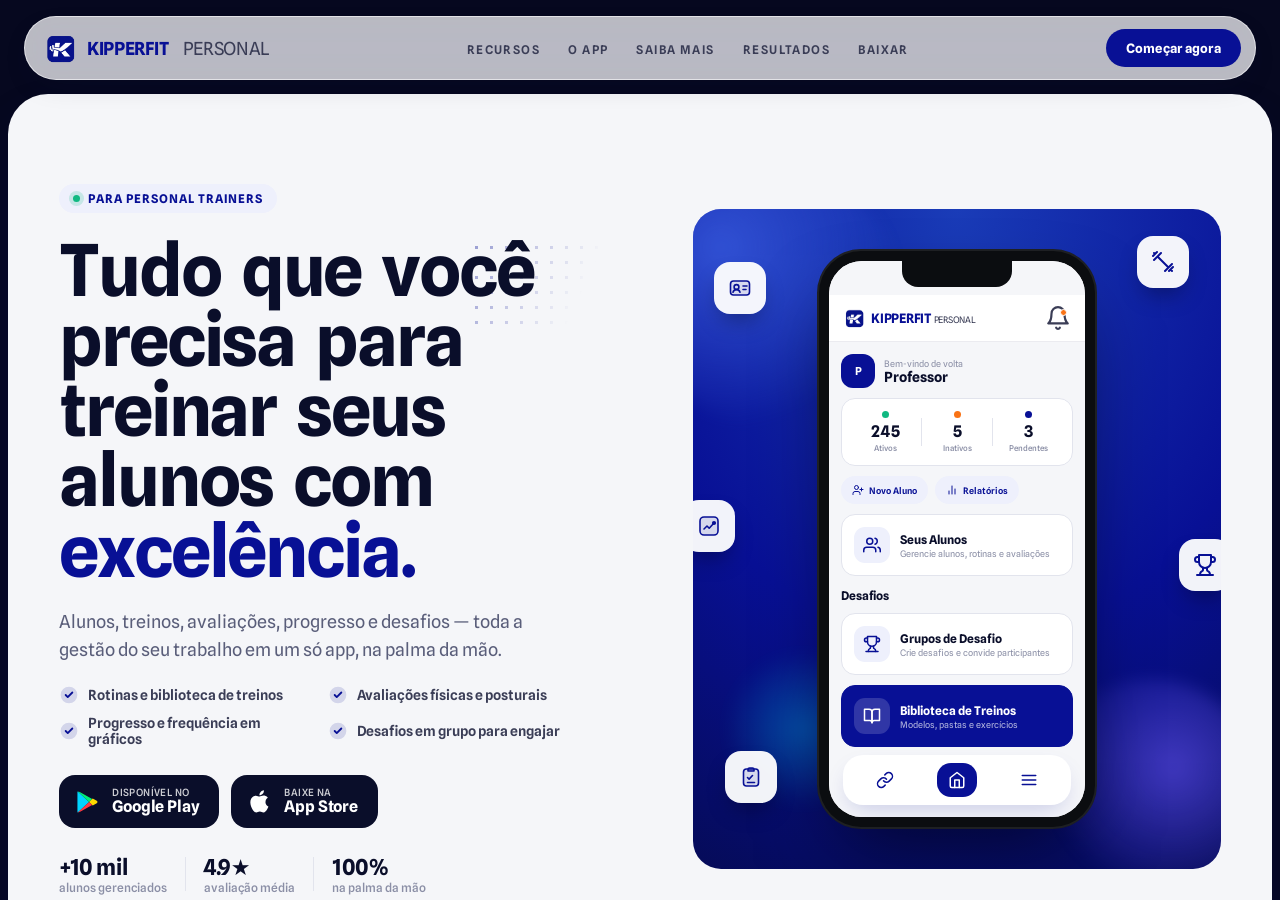
==== commit 03ee8884: "reestyle" ====
--- a/index.html
+++ b/index.html
@@ -1,145 +1,253 @@
-<!DOCTYPE html>
+<!doctype html>
 <html lang="pt-BR">
 <head>
-  <meta charset="UTF-8" />
-  <meta name="viewport" content="width=device-width, initial-scale=1, viewport-fit=cover" />
-  <title>KipperFit Personal — O app do personal moderno</title>
-  <meta name="description" content="Gerencie alunos, treinos, avaliações e progresso em um só app. KipperFit Personal — a plataforma completa para personal trainers." />
-
-  <!-- Open Graph / social preview -->
-  <meta property="og:title" content="KipperFit Personal — O app do personal moderno" />
-  <meta property="og:description" content="Alunos, treinos, avaliações, progresso e desafios — toda a gestão do seu trabalho em um só app." />
-  <meta property="og:type" content="website" />
-  <meta property="og:image" content="assets/logo.png" />
-  <meta name="theme-color" content="#081095" />
-
-  <link rel="icon" type="image/png" href="assets/logo.png" />
-
-  <!-- Spline Sans (the app's display font) -->
-  <link rel="preconnect" href="https://fonts.googleapis.com" />
-  <link rel="preconnect" href="https://fonts.gstatic.com" crossorigin />
-  <link href="https://fonts.googleapis.com/css2?family=Spline+Sans:wght@400;500;600;700;800&display=swap" rel="stylesheet" />
-
-  <link rel="stylesheet" href="styles.css" />
+<meta charset="utf-8">
+<meta name="viewport" content="width=device-width, initial-scale=1, viewport-fit=cover">
+<title>KipperFit Personal — O app do personal moderno</title>
+<meta name="description" content="Gerencie alunos, treinos, avaliações e progresso em um só app. KipperFit Personal — a plataforma completa para personal trainers.">
+<link rel="icon" href="assets/logo.png">
+<link rel="preconnect" href="https://fonts.googleapis.com">
+<link rel="preconnect" href="https://fonts.gstatic.com" crossorigin>
+<link href="https://fonts.googleapis.com/css2?family=Spline+Sans:wght@400;500;600;700;800&display=swap" rel="stylesheet">
+<link rel="stylesheet" href="assets/styles.css">
+<noscript><style>
+  /* without JS the reveal observer never runs — show everything up front */
+  .lp-fade, .lp-reveal.in .lp-rt-char, .lp-rt-char { opacity: 1 !important; transform: none !important; filter: none !important; }
+  .lp-reveal-char { opacity: 1 !important; transform: none !important; filter: none !important; animation: none !important; }
+</style></noscript>
 </head>
 <body>
-  <div class="lp-root">
-    <div class="lp-shell">
-      <!-- NAV -->
-      <nav class="lp-nav">
-        <div class="lp-brand">
-          <img src="assets/logo.png" alt="KipperFit Personal" />
-          KIPPERFIT<span class="thin">PERSONAL</span>
-        </div>
-        <ul class="lp-nav-links">
-          <li><a href="#features">RECURSOS</a></li>
-          <li><a href="#cases">O APP</a></li>
-          <li><a href="#progress">RESULTADOS</a></li>
-          <li><a href="#download">BAIXAR</a></li>
-        </ul>
-        <a class="lp-nav-cta" href="#download">Começar agora</a>
-        <button class="lp-burger" id="burger" aria-label="Abrir menu" aria-expanded="false">
-          <span></span><span></span><span></span>
-        </button>
-      </nav>
-
-      <!-- MOBILE MENU -->
-      <div class="lp-mobile-menu" id="mobileMenu">
-        <a href="#features">RECURSOS</a>
-        <a href="#cases">O APP</a>
-        <a href="#progress">RESULTADOS</a>
-        <a href="#download">BAIXAR</a>
-        <a class="lp-mobile-menu-cta" href="#download">Começar agora</a>
+<div class="lp-root">
+  <div class="lp-shell">
+
+<nav class="lp-nav">
+  <a class="lp-brand" href="./" aria-label="KipperFit Personal — início"><img src="assets/logo.png" alt="KipperFit Personal">KIPPERFIT<span class="thin">PERSONAL</span></a>
+  <ul class="lp-nav-links">
+    <li><a href="#features">RECURSOS</a></li>
+    <li><a href="#cases">O APP</a></li>
+    <li><a href="./saiba-mais/">SAIBA MAIS</a></li>
+    <li><a href="#progress">RESULTADOS</a></li>
+    <li><a href="#download">BAIXAR</a></li>
+  </ul>
+  <a class="lp-nav-cta" href="#download">Começar agora</a>
+  <button class="lp-burger" aria-label="Abrir menu" aria-expanded="false"><span></span><span></span><span></span></button>
+</nav>
+<div class="lp-mobile-menu">
+  <a href="#features">RECURSOS</a>
+  <a href="#cases">O APP</a>
+  <a href="./saiba-mais/">SAIBA MAIS</a>
+  <a href="#progress">RESULTADOS</a>
+  <a href="#download">BAIXAR</a>
+  <a class="lp-mobile-menu-cta" href="#download">Começar agora</a>
+</div>
+<div class="lp-panel">
+  <section class="lp-section lp-hero">
+    <div class="lp-hero-left">
+      <span class="lp-dots hero"></span>
+      <span class="lp-eyebrow"><span class="dot"></span> PARA PERSONAL TRAINERS</span>
+      <h1 class="lp-h1"><span class="lp-reveal-word"><span class="lp-reveal-char" style="animation-delay:0.000s">T</span><span class="lp-reveal-char" style="animation-delay:0.030s">u</span><span class="lp-reveal-char" style="animation-delay:0.060s">d</span><span class="lp-reveal-char" style="animation-delay:0.090s">o</span><span style="display:inline-block;width:0.28em"> </span></span><span class="lp-reveal-word"><span class="lp-reveal-char" style="animation-delay:0.150s">q</span><span class="lp-reveal-char" style="animation-delay:0.180s">u</span><span class="lp-reveal-char" style="animation-delay:0.210s">e</span><span style="display:inline-block;width:0.28em"> </span></span><span class="lp-reveal-word"><span class="lp-reveal-char" style="animation-delay:0.270s">v</span><span class="lp-reveal-char" style="animation-delay:0.300s">o</span><span class="lp-reveal-char" style="animation-delay:0.330s">c</span><span class="lp-reveal-char" style="animation-delay:0.360s">ê</span><span style="display:inline-block;width:0.28em"> </span></span><span class="lp-reveal-word"><span class="lp-reveal-char" style="animation-delay:0.420s">p</span><span class="lp-reveal-char" style="animation-delay:0.450s">r</span><span class="lp-reveal-char" style="animation-delay:0.480s">e</span><span class="lp-reveal-char" style="animation-delay:0.510s">c</span><span class="lp-reveal-char" style="animation-delay:0.540s">i</span><span class="lp-reveal-char" style="animation-delay:0.570s">s</span><span class="lp-reveal-char" style="animation-delay:0.600s">a</span><span style="display:inline-block;width:0.28em"> </span></span><span class="lp-reveal-word"><span class="lp-reveal-char" style="animation-delay:0.660s">p</span><span class="lp-reveal-char" style="animation-delay:0.690s">a</span><span class="lp-reveal-char" style="animation-delay:0.720s">r</span><span class="lp-reveal-char" style="animation-delay:0.750s">a</span><span style="display:inline-block;width:0.28em"> </span></span><span class="lp-reveal-word"><span class="lp-reveal-char" style="animation-delay:0.810s">t</span><span class="lp-reveal-char" style="animation-delay:0.840s">r</span><span class="lp-reveal-char" style="animation-delay:0.870s">e</span><span class="lp-reveal-char" style="animation-delay:0.900s">i</span><span class="lp-reveal-char" style="animation-delay:0.930s">n</span><span class="lp-reveal-char" style="animation-delay:0.960s">a</span><span class="lp-reveal-char" style="animation-delay:0.990s">r</span><span style="display:inline-block;width:0.28em"> </span></span><span class="lp-reveal-word"><span class="lp-reveal-char" style="animation-delay:1.050s">s</span><span class="lp-reveal-char" style="animation-delay:1.080s">e</span><span class="lp-reveal-char" style="animation-delay:1.110s">u</span><span class="lp-reveal-char" style="animation-delay:1.140s">s</span><span style="display:inline-block;width:0.28em"> </span></span><span class="lp-reveal-word"><span class="lp-reveal-char" style="animation-delay:1.200s">a</span><span class="lp-reveal-char" style="animation-delay:1.230s">l</span><span class="lp-reveal-char" style="animation-delay:1.260s">u</span><span class="lp-reveal-char" style="animation-delay:1.290s">n</span><span class="lp-reveal-char" style="animation-delay:1.320s">o</span><span class="lp-reveal-char" style="animation-delay:1.350s">s</span><span style="display:inline-block;width:0.28em"> </span></span><span class="lp-reveal-word"><span class="lp-reveal-char" style="animation-delay:1.410s">c</span><span class="lp-reveal-char" style="animation-delay:1.440s">o</span><span class="lp-reveal-char" style="animation-delay:1.470s">m</span><span style="display:inline-block;width:0.28em"> </span></span><span class="lp-reveal-word"><span class="lp-reveal-char accent" style="animation-delay:1.530s">e</span><span class="lp-reveal-char accent" style="animation-delay:1.560s">x</span><span class="lp-reveal-char accent" style="animation-delay:1.590s">c</span><span class="lp-reveal-char accent" style="animation-delay:1.620s">e</span><span class="lp-reveal-char accent" style="animation-delay:1.650s">l</span><span class="lp-reveal-char accent" style="animation-delay:1.680s">ê</span><span class="lp-reveal-char accent" style="animation-delay:1.710s">n</span><span class="lp-reveal-char accent" style="animation-delay:1.740s">c</span><span class="lp-reveal-char accent" style="animation-delay:1.770s">i</span><span class="lp-reveal-char accent" style="animation-delay:1.800s">a</span><span class="lp-reveal-char accent" style="animation-delay:1.830s">.</span><span style="display:inline-block;width:0.28em"> </span></span></h1>
+      <p class="lp-sub lp-fade">Alunos, treinos, avaliações, progresso e desafios — toda a gestão do seu trabalho em um só app, na palma da mão.</p>
+      <ul class="lp-hero-points lp-fade d1">
+        <li><svg viewBox="0 0 24 24" fill="none" aria-hidden="true"><circle cx="12" cy="12" r="10" fill="currentColor" fill-opacity="0.14"/><path d="m8 12 2.5 2.5L16 9" stroke="currentColor" stroke-width="2.2" stroke-linecap="round" stroke-linejoin="round"/></svg> Rotinas e biblioteca de treinos</li>
+        <li><svg viewBox="0 0 24 24" fill="none" aria-hidden="true"><circle cx="12" cy="12" r="10" fill="currentColor" fill-opacity="0.14"/><path d="m8 12 2.5 2.5L16 9" stroke="currentColor" stroke-width="2.2" stroke-linecap="round" stroke-linejoin="round"/></svg> Avaliações físicas e posturais</li>
+        <li><svg viewBox="0 0 24 24" fill="none" aria-hidden="true"><circle cx="12" cy="12" r="10" fill="currentColor" fill-opacity="0.14"/><path d="m8 12 2.5 2.5L16 9" stroke="currentColor" stroke-width="2.2" stroke-linecap="round" stroke-linejoin="round"/></svg> Progresso e frequência em gráficos</li>
+        <li><svg viewBox="0 0 24 24" fill="none" aria-hidden="true"><circle cx="12" cy="12" r="10" fill="currentColor" fill-opacity="0.14"/><path d="m8 12 2.5 2.5L16 9" stroke="currentColor" stroke-width="2.2" stroke-linecap="round" stroke-linejoin="round"/></svg> Desafios em grupo para engajar</li>
+      </ul>
+      <div class="lp-stores lp-fade d1" id="download"><a class="lp-store-btn" href="https://play.google.com/store/apps" target="_blank" rel="noreferrer"><svg viewBox="0 0 512 512" aria-hidden="true"><path fill="#00d4ff" d="M48 59.5v393c0 5 2.6 9.6 6.9 12.2L278 256 54.9 47.3A14.2 14.2 0 0 0 48 59.5z"/><path fill="#00f076" d="M54.9 47.3 278 256l60.7-60.7L92.7 56.9c-13-7.2-27.5-7.5-37.8-9.6z"/><path fill="#ffd900" d="M428.3 230.2 348.9 185 278 256l70.9 71 79.4-45.2c18.3-10.4 18.3-41.2 0-51.6z"/><path fill="#ff3a44" d="M54.9 464.7c10.3-2.1 24.8-2.4 37.8-9.6l246-138.4L278 256 54.9 464.7z"/></svg><span class="lp-store-txt"><span class="lp-store-small">DISPONÍVEL NO</span><span class="lp-store-big">Google Play</span></span></a><a class="lp-store-btn" href="https://www.apple.com/app-store/" target="_blank" rel="noreferrer"><svg viewBox="0 0 24 24" fill="currentColor" aria-hidden="true"><path d="M17.05 12.04c-.03-2.6 2.12-3.85 2.22-3.91-1.21-1.77-3.09-2.01-3.76-2.04-1.6-.16-3.12.94-3.93.94-.81 0-2.06-.92-3.39-.89-1.74.03-3.35 1.01-4.25 2.57-1.81 3.14-.46 7.79 1.3 10.34.86 1.25 1.89 2.65 3.23 2.6 1.3-.05 1.79-.84 3.36-.84 1.57 0 2.01.84 3.39.81 1.4-.02 2.29-1.27 3.15-2.53.99-1.45 1.4-2.85 1.42-2.93-.03-.01-2.72-1.04-2.75-4.13zM14.53 4.4c.72-.87 1.2-2.08 1.07-3.29-1.03.04-2.28.69-3.02 1.56-.66.77-1.24 2-1.09 3.18 1.15.09 2.32-.58 3.04-1.45z"/></svg><span class="lp-store-txt"><span class="lp-store-small">BAIXE NA</span><span class="lp-store-big">App Store</span></span></a></div>
+      <div class="lp-trust lp-fade d2">
+        <div class="lp-trust-stat"><b>+10 mil</b><span>alunos gerenciados</span></div>
+        <div class="lp-trust-divider"></div>
+        <div class="lp-trust-stat"><b>4.9★</b><span>avaliação média</span></div>
+        <div class="lp-trust-divider"></div>
+        <div class="lp-trust-stat"><b>100%</b><span>na palma da mão</span></div>
       </div>
-
-      <div class="lp-panel">
-        <!-- HERO -->
-        <section class="lp-section lp-hero">
-          <div class="lp-hero-left">
-            <span class="lp-dots hero"></span>
-            <span class="lp-eyebrow"><span class="dot"></span> PARA PERSONAL TRAINERS</span>
-            <h1 class="lp-h1" id="heroHeadline"></h1>
-            <p class="lp-sub lp-fade">
-              Alunos, treinos, avaliações, progresso e desafios — toda a gestão
-              do seu trabalho em um só app, na palma da mão.
-            </p>
-            <ul class="lp-hero-points lp-fade d1" id="heroPoints"></ul>
-            <div class="lp-stores lp-fade d1" id="download"></div>
-            <div class="lp-trust lp-fade d2">
-              <div class="lp-trust-stat"><b>+10 mil</b><span>alunos gerenciados</span></div>
-              <div class="lp-trust-divider"></div>
-              <div class="lp-trust-stat"><b>4.9★</b><span>avaliação média</span></div>
-              <div class="lp-trust-divider"></div>
-              <div class="lp-trust-stat"><b>100%</b><span>na palma da mão</span></div>
-            </div>
-          </div>
-          <div class="lp-hero-right lp-fade d1">
-            <div class="lp-stage" id="phoneStage"></div>
-          </div>
-        </section>
-
-        <!-- FEATURES -->
-        <section class="lp-section lp-feat" id="features">
-          <div class="lp-section-head lp-fade">
-            <span class="kicker">Recursos</span>
-            <h2>Feito para o personal moderno</h2>
-            <p>Cada detalhe pensado para você economizar tempo e impressionar seus alunos. Menos planilhas soltas, mais resultado.</p>
-            <a class="lp-pill-btn" href="#download">Explorar o app <span data-icon="arrow"></span></a>
-          </div>
-          <div class="lp-feat-list" id="featList"></div>
-        </section>
+    </div>
+    <div class="lp-hero-right lp-fade d1">
+      <div class="lp-stage">
+        <span class="lp-blob b1"></span><span class="lp-blob b2"></span><span class="lp-blob b3"></span>
+        <div class="lp-chip c1"><svg viewBox="0 0 24 24" fill="none" stroke="currentColor" stroke-width="1.6" stroke-linecap="round" stroke-linejoin="round"><rect x="2.5" y="5" width="19" height="14" rx="3" fill="currentColor" fill-opacity="0.12"/><circle cx="8.5" cy="11" r="2.4"/><path d="M5 16.2c.5-1.7 2-2.6 3.5-2.6s3 .9 3.5 2.6"/><path d="M15 10h4M15 13.5h3"/></svg></div>
+        <div class="lp-chip c2"><svg viewBox="0 0 24 24" fill="none" stroke="currentColor" stroke-width="2" stroke-linecap="round" stroke-linejoin="round"><path d="m6.5 6.5 11 11M21 21l-1-1M3 3l1 1m14 17 4-4M2 6l4-4m-3 8 7-7m4 18 7-7"/></svg></div>
+        <div class="lp-chip c3"><svg viewBox="0 0 24 24" fill="none" stroke="currentColor" stroke-width="1.6" stroke-linecap="round" stroke-linejoin="round"><rect x="3" y="3" width="18" height="18" rx="4" fill="currentColor" fill-opacity="0.12"/><path d="M7 15l3-3 2.2 2.2L17 9"/><circle cx="17" cy="9" r="1.3" fill="currentColor"/></svg></div>
+        <div class="lp-chip c4"><svg viewBox="0 0 24 24" fill="none" stroke="currentColor" stroke-width="2" stroke-linecap="round" stroke-linejoin="round"><path d="M6 9H4.5a2.5 2.5 0 0 1 0-5H6"/><path d="M18 9h1.5a2.5 2.5 0 0 0 0-5H18"/><path d="M4 22h16"/><path d="M10 14.66V17c0 .55-.47.98-.97 1.21C7.85 18.75 7 20.24 7 22"/><path d="M14 14.66V17c0 .55.47.98.97 1.21C16.15 18.75 17 20.24 17 22"/><path d="M18 2H6v7a6 6 0 0 0 12 0V2Z"/></svg></div>
+        <div class="lp-chip c5"><svg viewBox="0 0 24 24" fill="none" stroke="currentColor" stroke-width="1.6" stroke-linecap="round" stroke-linejoin="round"><rect x="4.5" y="4" width="15" height="17" rx="3" fill="currentColor" fill-opacity="0.12"/><path d="M9 4.5a1.5 1.5 0 0 1 1.5-1.5h3A1.5 1.5 0 0 1 15 4.5V6H9z" fill="currentColor" fill-opacity="0.25"/><path d="M8.5 12.5l1.6 1.6 3.4-3.6"/><path d="M8.5 17.5h7"/></svg></div>
+        <div class="lp-phone"><div class="lp-phone-notch"></div><div class="lp-phone-screen"><div class="lp-screen-cycle"><div class="lp-screen-slide active"><div class="appui"><div class="appui-header"><div class="appui-brand"><img src="assets/logo.png" alt="KipperFit Personal"><span>KIPPERFIT<span class="thin">PERSONAL</span></span></div><div class="appui-bell"><svg viewBox="0 0 24 24" fill="none" stroke="currentColor" stroke-width="2" stroke-linecap="round" stroke-linejoin="round"><path d="M18 8A6 6 0 0 0 6 8c0 7-3 9-3 9h18s-3-2-3-9"/><path d="M13.73 21a2 2 0 0 1-3.46 0"/></svg><span class="bdot"></span></div></div><div class="appui-body">
+    <div class="appui-greet"><div class="appui-avatar">P</div><div><div class="hi">Bem-vindo de volta</div><div class="nm">Professor</div></div></div>
+    <div class="appui-metrics">
+      <div class="appui-metric"><span class="mdot" style="background:#10b981"></span><span class="mn">245</span><span class="ml">Ativos</span></div>
+      <div class="appui-mdiv"></div>
+      <div class="appui-metric"><span class="mdot" style="background:#f97316"></span><span class="mn">5</span><span class="ml">Inativos</span></div>
+      <div class="appui-mdiv"></div>
+      <div class="appui-metric"><span class="mdot" style="background:#081095"></span><span class="mn">3</span><span class="ml">Pendentes</span></div>
+    </div>
+    <div class="appui-pills"><span class="appui-pill"><svg viewBox="0 0 24 24" fill="none" stroke="currentColor" stroke-width="2" stroke-linecap="round" stroke-linejoin="round"><path d="M16 21v-2a4 4 0 0 0-4-4H6a4 4 0 0 0-4 4v2"/><circle cx="9" cy="7" r="4"/><line x1="19" y1="8" x2="19" y2="14"/><line x1="22" y1="11" x2="16" y2="11"/></svg> Novo Aluno</span><span class="appui-pill"><svg viewBox="0 0 24 24" fill="none" stroke="currentColor" stroke-width="2" stroke-linecap="round" stroke-linejoin="round"><line x1="18" y1="20" x2="18" y2="10"/><line x1="12" y1="20" x2="12" y2="4"/><line x1="6" y1="20" x2="6" y2="14"/></svg> Relatórios</span></div>
+    <div class="appui-card"><div class="ci"><svg viewBox="0 0 24 24" fill="none" stroke="currentColor" stroke-width="2" stroke-linecap="round" stroke-linejoin="round"><path d="M17 21v-2a4 4 0 0 0-4-4H5a4 4 0 0 0-4 4v2"/><circle cx="9" cy="7" r="4"/><path d="M23 21v-2a4 4 0 0 0-3-3.87"/><path d="M16 3.13a4 4 0 0 1 0 7.75"/></svg></div><div><div class="ct">Seus Alunos</div><div class="cs">Gerencie alunos, rotinas e avaliações</div></div><div class="cgo"><svg viewBox="0 0 24 24" fill="none" stroke="currentColor" stroke-width="2" stroke-linecap="round" stroke-linejoin="round"><line x1="5" y1="12" x2="19" y2="12"/><polyline points="12 5 19 12 12 19"/></svg></div></div>
+    <div class="appui-label">Desafios</div>
+    <div class="appui-card"><div class="ci"><svg viewBox="0 0 24 24" fill="none" stroke="currentColor" stroke-width="2" stroke-linecap="round" stroke-linejoin="round"><path d="M6 9H4.5a2.5 2.5 0 0 1 0-5H6"/><path d="M18 9h1.5a2.5 2.5 0 0 0 0-5H18"/><path d="M4 22h16"/><path d="M10 14.66V17c0 .55-.47.98-.97 1.21C7.85 18.75 7 20.24 7 22"/><path d="M14 14.66V17c0 .55.47.98.97 1.21C16.15 18.75 17 20.24 17 22"/><path d="M18 2H6v7a6 6 0 0 0 12 0V2Z"/></svg></div><div><div class="ct">Grupos de Desafio</div><div class="cs">Crie desafios e convide participantes</div></div><div class="cgo"><svg viewBox="0 0 24 24" fill="none" stroke="currentColor" stroke-width="2" stroke-linecap="round" stroke-linejoin="round"><polyline points="9 18 15 12 9 6"/></svg></div></div>
+    <div class="appui-card solid"><div class="ci"><svg viewBox="0 0 24 24" fill="none" stroke="currentColor" stroke-width="2" stroke-linecap="round" stroke-linejoin="round"><path d="M2 3h6a4 4 0 0 1 4 4v14a3 3 0 0 0-3-3H2z"/><path d="M22 3h-6a4 4 0 0 0-4 4v14a3 3 0 0 1 3-3h7z"/></svg></div><div><div class="ct">Biblioteca de Treinos</div><div class="cs">Modelos, pastas e exercícios</div></div><div class="cgo"><svg viewBox="0 0 24 24" fill="none" stroke="currentColor" stroke-width="2" stroke-linecap="round" stroke-linejoin="round"><polyline points="9 18 15 12 9 6"/></svg></div></div>
+  </div></div></div><div class="lp-screen-slide"><div class="appui"><div class="appui-header"><div class="appui-brand"><img src="assets/logo.png" alt="KipperFit Personal"><span>KIPPERFIT<span class="thin">PERSONAL</span></span></div><div class="appui-bell"><svg viewBox="0 0 24 24" fill="none" stroke="currentColor" stroke-width="2" stroke-linecap="round" stroke-linejoin="round"><path d="M18 8A6 6 0 0 0 6 8c0 7-3 9-3 9h18s-3-2-3-9"/><path d="M13.73 21a2 2 0 0 1-3.46 0"/></svg><span class="bdot"></span></div></div><div class="appui-body">
+    <div class="appui-label">Seus Alunos</div>
+    <div class="appui-metrics">
+      <div class="appui-metric"><span class="mdot" style="background:#10b981"></span><span class="mn">245</span><span class="ml">Ativos</span></div>
+      <div class="appui-mdiv"></div>
+      <div class="appui-metric"><span class="mdot" style="background:#f97316"></span><span class="mn">5</span><span class="ml">Inativos</span></div>
+      <div class="appui-mdiv"></div>
+      <div class="appui-metric"><span class="mdot" style="background:#ef4444"></span><span class="mn">2</span><span class="ml">Excluídos</span></div>
+    </div>
+    <div class="appui-list"><div class="appui-srow"><div class="appui-sav">AC<span class="sdot" style="background:#10b981"></span></div><div class="appui-sinfo"><div class="appui-sname">Ana Carolina</div><span class="appui-sbadge">Hipertrofia</span></div><div class="appui-wa"><svg viewBox="0 0 24 24" fill="currentColor"><path d="M.057 24l1.687-6.163a11.867 11.867 0 0 1-1.587-5.946C.16 5.335 5.495 0 12.05 0a11.817 11.817 0 0 1 8.413 3.488 11.824 11.824 0 0 1 3.48 8.414c-.003 6.557-5.338 11.892-11.893 11.892a11.9 11.9 0 0 1-5.688-1.448L.057 24zm6.597-3.807c1.676.995 3.276 1.591 5.392 1.592 5.448 0 9.886-4.434 9.889-9.885.002-5.462-4.415-9.89-9.881-9.892-5.452 0-9.887 4.434-9.889 9.884a9.86 9.86 0 0 0 1.51 5.26l-.999 3.648 3.978-1.044zm11.387-5.464c-.074-.124-.272-.198-.57-.347-.297-.149-1.758-.868-2.031-.967-.272-.099-.47-.149-.669.149-.198.297-.768.967-.941 1.165-.173.198-.347.223-.644.074-.297-.149-1.255-.462-2.39-1.475-.883-.788-1.48-1.761-1.653-2.059-.173-.297-.018-.458.13-.606.134-.133.297-.347.446-.521.151-.172.2-.296.3-.495.099-.198.05-.372-.025-.521-.075-.148-.669-1.611-.916-2.206-.242-.579-.487-.501-.669-.51l-.57-.01c-.198 0-.52.074-.792.372-.272.297-1.04 1.016-1.04 2.479 0 1.462 1.065 2.875 1.213 3.074.149.198 2.096 3.2 5.077 4.487.709.306 1.263.489 1.694.626.712.226 1.36.194 1.872.118.571-.085 1.758-.719 2.006-1.413.248-.695.248-1.29.173-1.414z"/></svg></div></div><div class="appui-srow"><div class="appui-sav">BM<span class="sdot" style="background:#10b981"></span></div><div class="appui-sinfo"><div class="appui-sname">Bruno Martins</div><span class="appui-sbadge">Emagrecimento</span></div><div class="appui-wa"><svg viewBox="0 0 24 24" fill="currentColor"><path d="M.057 24l1.687-6.163a11.867 11.867 0 0 1-1.587-5.946C.16 5.335 5.495 0 12.05 0a11.817 11.817 0 0 1 8.413 3.488 11.824 11.824 0 0 1 3.48 8.414c-.003 6.557-5.338 11.892-11.893 11.892a11.9 11.9 0 0 1-5.688-1.448L.057 24zm6.597-3.807c1.676.995 3.276 1.591 5.392 1.592 5.448 0 9.886-4.434 9.889-9.885.002-5.462-4.415-9.89-9.881-9.892-5.452 0-9.887 4.434-9.889 9.884a9.86 9.86 0 0 0 1.51 5.26l-.999 3.648 3.978-1.044zm11.387-5.464c-.074-.124-.272-.198-.57-.347-.297-.149-1.758-.868-2.031-.967-.272-.099-.47-.149-.669.149-.198.297-.768.967-.941 1.165-.173.198-.347.223-.644.074-.297-.149-1.255-.462-2.39-1.475-.883-.788-1.48-1.761-1.653-2.059-.173-.297-.018-.458.13-.606.134-.133.297-.347.446-.521.151-.172.2-.296.3-.495.099-.198.05-.372-.025-.521-.075-.148-.669-1.611-.916-2.206-.242-.579-.487-.501-.669-.51l-.57-.01c-.198 0-.52.074-.792.372-.272.297-1.04 1.016-1.04 2.479 0 1.462 1.065 2.875 1.213 3.074.149.198 2.096 3.2 5.077 4.487.709.306 1.263.489 1.694.626.712.226 1.36.194 1.872.118.571-.085 1.758-.719 2.006-1.413.248-.695.248-1.29.173-1.414z"/></svg></div></div><div class="appui-srow"><div class="appui-sav">CF<span class="sdot" style="background:#10b981"></span></div><div class="appui-sinfo"><div class="appui-sname">Carla Ferreira</div><span class="appui-sbadge">Condicionamento</span></div><div class="appui-wa"><svg viewBox="0 0 24 24" fill="currentColor"><path d="M.057 24l1.687-6.163a11.867 11.867 0 0 1-1.587-5.946C.16 5.335 5.495 0 12.05 0a11.817 11.817 0 0 1 8.413 3.488 11.824 11.824 0 0 1 3.48 8.414c-.003 6.557-5.338 11.892-11.893 11.892a11.9 11.9 0 0 1-5.688-1.448L.057 24zm6.597-3.807c1.676.995 3.276 1.591 5.392 1.592 5.448 0 9.886-4.434 9.889-9.885.002-5.462-4.415-9.89-9.881-9.892-5.452 0-9.887 4.434-9.889 9.884a9.86 9.86 0 0 0 1.51 5.26l-.999 3.648 3.978-1.044zm11.387-5.464c-.074-.124-.272-.198-.57-.347-.297-.149-1.758-.868-2.031-.967-.272-.099-.47-.149-.669.149-.198.297-.768.967-.941 1.165-.173.198-.347.223-.644.074-.297-.149-1.255-.462-2.39-1.475-.883-.788-1.48-1.761-1.653-2.059-.173-.297-.018-.458.13-.606.134-.133.297-.347.446-.521.151-.172.2-.296.3-.495.099-.198.05-.372-.025-.521-.075-.148-.669-1.611-.916-2.206-.242-.579-.487-.501-.669-.51l-.57-.01c-.198 0-.52.074-.792.372-.272.297-1.04 1.016-1.04 2.479 0 1.462 1.065 2.875 1.213 3.074.149.198 2.096 3.2 5.077 4.487.709.306 1.263.489 1.694.626.712.226 1.36.194 1.872.118.571-.085 1.758-.719 2.006-1.413.248-.695.248-1.29.173-1.414z"/></svg></div></div><div class="appui-srow"><div class="appui-sav">DR<span class="sdot" style="background:#f97316"></span></div><div class="appui-sinfo"><div class="appui-sname">Diego Ramos</div><span class="appui-sbadge">Força</span></div><div class="appui-wa"><svg viewBox="0 0 24 24" fill="currentColor"><path d="M.057 24l1.687-6.163a11.867 11.867 0 0 1-1.587-5.946C.16 5.335 5.495 0 12.05 0a11.817 11.817 0 0 1 8.413 3.488 11.824 11.824 0 0 1 3.48 8.414c-.003 6.557-5.338 11.892-11.893 11.892a11.9 11.9 0 0 1-5.688-1.448L.057 24zm6.597-3.807c1.676.995 3.276 1.591 5.392 1.592 5.448 0 9.886-4.434 9.889-9.885.002-5.462-4.415-9.89-9.881-9.892-5.452 0-9.887 4.434-9.889 9.884a9.86 9.86 0 0 0 1.51 5.26l-.999 3.648 3.978-1.044zm11.387-5.464c-.074-.124-.272-.198-.57-.347-.297-.149-1.758-.868-2.031-.967-.272-.099-.47-.149-.669.149-.198.297-.768.967-.941 1.165-.173.198-.347.223-.644.074-.297-.149-1.255-.462-2.39-1.475-.883-.788-1.48-1.761-1.653-2.059-.173-.297-.018-.458.13-.606.134-.133.297-.347.446-.521.151-.172.2-.296.3-.495.099-.198.05-.372-.025-.521-.075-.148-.669-1.611-.916-2.206-.242-.579-.487-.501-.669-.51l-.57-.01c-.198 0-.52.074-.792.372-.272.297-1.04 1.016-1.04 2.479 0 1.462 1.065 2.875 1.213 3.074.149.198 2.096 3.2 5.077 4.487.709.306 1.263.489 1.694.626.712.226 1.36.194 1.872.118.571-.085 1.758-.719 2.006-1.413.248-.695.248-1.29.173-1.414z"/></svg></div></div><div class="appui-srow"><div class="appui-sav">ES<span class="sdot" style="background:#10b981"></span></div><div class="appui-sinfo"><div class="appui-sname">Elaine Souza</div><span class="appui-sbadge">Hipertrofia</span></div><div class="appui-wa"><svg viewBox="0 0 24 24" fill="currentColor"><path d="M.057 24l1.687-6.163a11.867 11.867 0 0 1-1.587-5.946C.16 5.335 5.495 0 12.05 0a11.817 11.817 0 0 1 8.413 3.488 11.824 11.824 0 0 1 3.48 8.414c-.003 6.557-5.338 11.892-11.893 11.892a11.9 11.9 0 0 1-5.688-1.448L.057 24zm6.597-3.807c1.676.995 3.276 1.591 5.392 1.592 5.448 0 9.886-4.434 9.889-9.885.002-5.462-4.415-9.89-9.881-9.892-5.452 0-9.887 4.434-9.889 9.884a9.86 9.86 0 0 0 1.51 5.26l-.999 3.648 3.978-1.044zm11.387-5.464c-.074-.124-.272-.198-.57-.347-.297-.149-1.758-.868-2.031-.967-.272-.099-.47-.149-.669.149-.198.297-.768.967-.941 1.165-.173.198-.347.223-.644.074-.297-.149-1.255-.462-2.39-1.475-.883-.788-1.48-1.761-1.653-2.059-.173-.297-.018-.458.13-.606.134-.133.297-.347.446-.521.151-.172.2-.296.3-.495.099-.198.05-.372-.025-.521-.075-.148-.669-1.611-.916-2.206-.242-.579-.487-.501-.669-.51l-.57-.01c-.198 0-.52.074-.792.372-.272.297-1.04 1.016-1.04 2.479 0 1.462 1.065 2.875 1.213 3.074.149.198 2.096 3.2 5.077 4.487.709.306 1.263.489 1.694.626.712.226 1.36.194 1.872.118.571-.085 1.758-.719 2.006-1.413.248-.695.248-1.29.173-1.414z"/></svg></div></div></div>
+  </div></div></div><div class="lp-screen-slide"><div class="appui"><div class="appui-header"><div class="appui-brand"><img src="assets/logo.png" alt="KipperFit Personal"><span>KIPPERFIT<span class="thin">PERSONAL</span></span></div><div class="appui-bell"><svg viewBox="0 0 24 24" fill="none" stroke="currentColor" stroke-width="2" stroke-linecap="round" stroke-linejoin="round"><path d="M18 8A6 6 0 0 0 6 8c0 7-3 9-3 9h18s-3-2-3-9"/><path d="M13.73 21a2 2 0 0 1-3.46 0"/></svg><span class="bdot"></span></div></div><div class="appui-body">
+    <div class="appui-label">Treino A · Superiores</div>
+    <div class="appui-card solid" style="padding:12px"><div class="ci"><svg viewBox="0 0 24 24" fill="none" stroke="currentColor" stroke-width="2" stroke-linecap="round" stroke-linejoin="round"><path d="m6.5 6.5 11 11"/><path d="m21 21-1-1"/><path d="m3 3 1 1"/><path d="m18 22 4-4"/><path d="m2 6 4-4"/><path d="m3 10 7-7"/><path d="m14 21 7-7"/></svg></div><div><div class="ct">Hipertrofia · Semana 3</div><div class="cs">4 exercícios · ~52 min</div></div><div class="cgo"><svg viewBox="0 0 24 24" fill="none" stroke="currentColor" stroke-width="2" stroke-linecap="round" stroke-linejoin="round"><path d="M16 4h2a2 2 0 0 1 2 2v14a2 2 0 0 1-2 2H6a2 2 0 0 1-2-2V6a2 2 0 0 1 2-2h2"/><rect x="8" y="2" width="8" height="4" rx="1" ry="1"/><path d="m9 14 2 2 4-4"/></svg></div></div>
+    <div class="appui-exrow"><div class="appui-exidx">1</div><div class="appui-exinfo"><div class="appui-exname">Supino reto</div><div class="appui-exmeta">Peito · Barra</div></div><div class="appui-exsets">4 x 10</div></div><div class="appui-exrow"><div class="appui-exidx">2</div><div class="appui-exinfo"><div class="appui-exname">Crucifixo inclinado</div><div class="appui-exmeta">Peito · Halteres</div></div><div class="appui-exsets">3 x 12</div></div><div class="appui-exrow"><div class="appui-exidx">3</div><div class="appui-exinfo"><div class="appui-exname">Desenvolvimento</div><div class="appui-exmeta">Ombro · Halteres</div></div><div class="appui-exsets">4 x 10</div></div><div class="appui-exrow"><div class="appui-exidx">4</div><div class="appui-exinfo"><div class="appui-exname">Tríceps corda</div><div class="appui-exmeta">Tríceps · Polia</div></div><div class="appui-exsets">3 x 15</div></div>
+  </div></div></div><div class="lp-screen-slide"><div class="appui"><div class="appui-header"><div class="appui-brand"><img src="assets/logo.png" alt="KipperFit Personal"><span>KIPPERFIT<span class="thin">PERSONAL</span></span></div><div class="appui-bell"><svg viewBox="0 0 24 24" fill="none" stroke="currentColor" stroke-width="2" stroke-linecap="round" stroke-linejoin="round"><path d="M18 8A6 6 0 0 0 6 8c0 7-3 9-3 9h18s-3-2-3-9"/><path d="M13.73 21a2 2 0 0 1-3.46 0"/></svg><span class="bdot"></span></div></div><div class="appui-body">
+    <div class="appui-label">Progresso</div>
+    <div class="appui-chartcard"><div class="cct">Frequência semanal</div><div class="ccs">Presenças nos últimos 7 dias</div><div class="appui-bars"><div class="appui-bar muted" style="height:42%"></div><div class="appui-bar" style="height:58%"></div><div class="appui-bar" style="height:50%"></div><div class="appui-bar muted" style="height:72%"></div><div class="appui-bar" style="height:64%"></div><div class="appui-bar" style="height:88%"></div><div class="appui-bar muted" style="height:80%"></div></div><div class="appui-bars-x"><span>S</span><span>T</span><span>Q</span><span>Q</span><span>S</span><span>S</span><span>D</span></div></div>
+    <div class="appui-card"><div class="ci"><svg viewBox="0 0 24 24" fill="none" stroke="currentColor" stroke-width="2" stroke-linecap="round" stroke-linejoin="round"><line x1="18" y1="20" x2="18" y2="10"/><line x1="12" y1="20" x2="12" y2="4"/><line x1="6" y1="20" x2="6" y2="14"/></svg></div><div><div class="ct">Carga total +18%</div><div class="cs">Comparado ao mês anterior</div></div></div>
+    <div class="appui-card"><div class="ci" style="background:#eafaf0;color:#10b981"><svg viewBox="0 0 24 24" fill="none" stroke="currentColor" stroke-width="2" stroke-linecap="round" stroke-linejoin="round"><polyline points="20 6 9 17 4 12"/></svg></div><div><div class="ct">92% de adesão</div><div class="cs">Treinos concluídos no período</div></div></div>
+  </div></div></div><div class="lp-screen-slide"><div class="appui"><div class="appui-header"><div class="appui-brand"><img src="assets/logo.png" alt="KipperFit Personal"><span>KIPPERFIT<span class="thin">PERSONAL</span></span></div><div class="appui-bell"><svg viewBox="0 0 24 24" fill="none" stroke="currentColor" stroke-width="2" stroke-linecap="round" stroke-linejoin="round"><path d="M18 8A6 6 0 0 0 6 8c0 7-3 9-3 9h18s-3-2-3-9"/><path d="M13.73 21a2 2 0 0 1-3.46 0"/></svg><span class="bdot"></span></div></div><div class="appui-body">
+    <div class="appui-label">Avaliações</div>
+    <div class="appui-card solid" style="padding:12px"><div class="ci"><svg viewBox="0 0 24 24" fill="none" stroke="currentColor" stroke-width="2" stroke-linecap="round" stroke-linejoin="round"><path d="M16 4h2a2 2 0 0 1 2 2v14a2 2 0 0 1-2 2H6a2 2 0 0 1-2-2V6a2 2 0 0 1 2-2h2"/><rect x="8" y="2" width="8" height="4" rx="1" ry="1"/><path d="m9 14 2 2 4-4"/></svg></div><div><div class="ct">Nova avaliação</div><div class="cs">Física, postural ou neuromotora</div></div><div class="cgo"><svg viewBox="0 0 24 24" fill="none" stroke="currentColor" stroke-width="2" stroke-linecap="round" stroke-linejoin="round"><polyline points="9 18 15 12 9 6"/></svg></div></div>
+    <div class="appui-card"><div class="ci"><svg viewBox="0 0 24 24" fill="none" stroke="currentColor" stroke-width="2" stroke-linecap="round" stroke-linejoin="round"><path d="M16 4h2a2 2 0 0 1 2 2v14a2 2 0 0 1-2 2H6a2 2 0 0 1-2-2V6a2 2 0 0 1 2-2h2"/><rect x="8" y="2" width="8" height="4" rx="1" ry="1"/><path d="m9 14 2 2 4-4"/></svg></div><div><div class="ct">Avaliação física</div><div class="cs">Dobras · circunferências</div></div><div class="appui-pilltag">Pronto</div></div><div class="appui-card"><div class="ci"><svg viewBox="0 0 24 24" fill="none" stroke="currentColor" stroke-width="2" stroke-linecap="round" stroke-linejoin="round"><polyline points="20 6 9 17 4 12"/></svg></div><div><div class="ct">Anamnese</div><div class="cs">Histórico e objetivos</div></div><div class="appui-pilltag">Pronto</div></div><div class="appui-card"><div class="ci"><svg viewBox="0 0 24 24" fill="none" stroke="currentColor" stroke-width="2" stroke-linecap="round" stroke-linejoin="round"><polyline points="22 12 18 12 15 21 9 3 6 12 2 12"/></svg></div><div><div class="ct">Postural</div><div class="cs">Análise de desvios</div></div><div class="appui-pilltag">Novo</div></div><div class="appui-card"><div class="ci"><svg viewBox="0 0 24 24" fill="none" stroke="currentColor" stroke-width="2" stroke-linecap="round" stroke-linejoin="round"><path d="M20.84 4.61a5.5 5.5 0 0 0-7.78 0L12 5.67l-1.06-1.06a5.5 5.5 0 1 0-7.78 7.78l1.06 1.06L12 21.23l7.78-7.78 1.06-1.06a5.5 5.5 0 0 0 0-7.78z"/></svg></div><div><div class="ct">Neuromotora</div><div class="cs">Força e mobilidade</div></div><div class="appui-pilltag">Novo</div></div>
+  </div></div></div><div class="lp-screen-slide"><div class="appui"><div class="appui-header"><div class="appui-brand"><img src="assets/logo.png" alt="KipperFit Personal"><span>KIPPERFIT<span class="thin">PERSONAL</span></span></div><div class="appui-bell"><svg viewBox="0 0 24 24" fill="none" stroke="currentColor" stroke-width="2" stroke-linecap="round" stroke-linejoin="round"><path d="M18 8A6 6 0 0 0 6 8c0 7-3 9-3 9h18s-3-2-3-9"/><path d="M13.73 21a2 2 0 0 1-3.46 0"/></svg><span class="bdot"></span></div></div><div class="appui-body">
+    <div class="appui-label">Desafios &amp; Grupos</div>
+    <div class="appui-card solid" style="padding:12px"><div class="ci"><svg viewBox="0 0 24 24" fill="none" stroke="currentColor" stroke-width="2" stroke-linecap="round" stroke-linejoin="round"><path d="M6 9H4.5a2.5 2.5 0 0 1 0-5H6"/><path d="M18 9h1.5a2.5 2.5 0 0 0 0-5H18"/><path d="M4 22h16"/><path d="M10 14.66V17c0 .55-.47.98-.97 1.21C7.85 18.75 7 20.24 7 22"/><path d="M14 14.66V17c0 .55.47.98.97 1.21C16.15 18.75 17 20.24 17 22"/><path d="M18 2H6v7a6 6 0 0 0 12 0V2Z"/></svg></div><div><div class="ct">Criar desafio</div><div class="cs">Convide alunos e defina metas</div></div><div class="cgo"><svg viewBox="0 0 24 24" fill="none" stroke="currentColor" stroke-width="2" stroke-linecap="round" stroke-linejoin="round"><polyline points="9 18 15 12 9 6"/></svg></div></div>
+    <div class="appui-card"><div class="ci"><svg viewBox="0 0 24 24" fill="none" stroke="currentColor" stroke-width="2" stroke-linecap="round" stroke-linejoin="round"><path d="M6 9H4.5a2.5 2.5 0 0 1 0-5H6"/><path d="M18 9h1.5a2.5 2.5 0 0 0 0-5H18"/><path d="M4 22h16"/><path d="M10 14.66V17c0 .55-.47.98-.97 1.21C7.85 18.75 7 20.24 7 22"/><path d="M14 14.66V17c0 .55.47.98.97 1.21C16.15 18.75 17 20.24 17 22"/><path d="M18 2H6v7a6 6 0 0 0 12 0V2Z"/></svg></div><div><div class="ct">Desafio 30 dias</div><div class="cs">48 participantes</div></div><div class="appui-pilltag">Ativo</div></div><div class="appui-card"><div class="ci"><svg viewBox="0 0 24 24" fill="none" stroke="currentColor" stroke-width="2" stroke-linecap="round" stroke-linejoin="round"><path d="M6 9H4.5a2.5 2.5 0 0 1 0-5H6"/><path d="M18 9h1.5a2.5 2.5 0 0 0 0-5H18"/><path d="M4 22h16"/><path d="M10 14.66V17c0 .55-.47.98-.97 1.21C7.85 18.75 7 20.24 7 22"/><path d="M14 14.66V17c0 .55.47.98.97 1.21C16.15 18.75 17 20.24 17 22"/><path d="M18 2H6v7a6 6 0 0 0 12 0V2Z"/></svg></div><div><div class="ct">Verão em forma</div><div class="cs">32 participantes</div></div><div class="appui-pilltag">Ativo</div></div><div class="appui-card"><div class="ci"><svg viewBox="0 0 24 24" fill="none" stroke="currentColor" stroke-width="2" stroke-linecap="round" stroke-linejoin="round"><path d="M6 9H4.5a2.5 2.5 0 0 1 0-5H6"/><path d="M18 9h1.5a2.5 2.5 0 0 0 0-5H18"/><path d="M4 22h16"/><path d="M10 14.66V17c0 .55-.47.98-.97 1.21C7.85 18.75 7 20.24 7 22"/><path d="M14 14.66V17c0 .55.47.98.97 1.21C16.15 18.75 17 20.24 17 22"/><path d="M18 2H6v7a6 6 0 0 0 12 0V2Z"/></svg></div><div><div class="ct">Bora treinar</div><div class="cs">21 participantes</div></div><div class="appui-pilltag">Ativo</div></div>
+  </div></div></div></div><div class="appui-nav"><span class="appui-nav-ind" style="left:50%"></span><div class="appui-navitem"><svg viewBox="0 0 24 24" fill="none" stroke="currentColor" stroke-width="2" stroke-linecap="round" stroke-linejoin="round"><path d="M10 13a5 5 0 0 0 7.54.54l3-3a5 5 0 0 0-7.07-7.07l-1.72 1.71"/><path d="M14 11a5 5 0 0 0-7.54-.54l-3 3a5 5 0 0 0 7.07 7.07l1.71-1.71"/></svg></div><div class="appui-navitem active"><svg viewBox="0 0 24 24" fill="none" stroke="currentColor" stroke-width="2" stroke-linecap="round" stroke-linejoin="round"><path d="m3 9 9-7 9 7v11a2 2 0 0 1-2 2H5a2 2 0 0 1-2-2z"/><polyline points="9 22 9 12 15 12 15 22"/></svg></div><div class="appui-navitem"><svg viewBox="0 0 24 24" fill="none" stroke="currentColor" stroke-width="2" stroke-linecap="round" stroke-linejoin="round"><line x1="3" y1="12" x2="21" y2="12"/><line x1="3" y1="6" x2="21" y2="6"/><line x1="3" y1="18" x2="21" y2="18"/></svg></div></div></div></div>
       </div>
-
-      <!-- CASES — pinned horizontal scroll -->
-      <section class="lp-cases" id="cases">
-        <div class="lp-cases-track-wrap" id="casesWrap">
-          <div class="lp-cases-sticky" id="casesSticky">
-            <div class="lp-cases-head">
-              <img class="mark" src="assets/logo.png" alt="" />
-              <div>
-                <h2>Tudo em um só app</h2>
-                <span class="sub">O fluxo completo do personal moderno</span>
-              </div>
-            </div>
-            <div class="lp-cases-row" id="casesRow"></div>
-            <div class="lp-cases-hint">ROLE PARA EXPLORAR <span data-icon="arrow"></span></div>
-          </div>
-        </div>
-      </section>
-
-      <!-- CTA + FOOTER -->
-      <div class="lp-panel" id="progress" style="margin-top:14px">
-        <section class="lp-section lp-cta">
-          <div class="lp-fade">
-            <span class="lp-eyebrow" style="margin-bottom:18px"><span data-icon="target"></span> COMECE HOJE</span>
-          </div>
-          <h2 class="lp-fade d1">Pronto para elevar o nível?</h2>
-          <p class="lp-fade d2">Baixe o KipperFit Personal e leve a gestão dos seus alunos para outro patamar. Grátis para começar.</p>
-          <div class="lp-stores lp-cta-stores lp-fade d3" data-stores></div>
-        </section>
-
-        <footer class="lp-footer">
-          <div class="lp-footer-top">
-            <div class="lp-footer-brand">
-              <img src="assets/logo.png" alt="KipperFit Personal" />
-              KIPPERFIT<span class="thin">PERSONAL</span>
-            </div>
-            <nav class="lp-footer-links">
-              <a href="#features">RECURSOS</a>
-              <a href="#cases">O APP</a>
-              <a href="#progress">RESULTADOS</a>
-              <a href="#download">BAIXAR</a>
-            </nav>
-          </div>
-          <div class="lp-footer-bottom">
-            <span id="copyright">© KipperFit Personal. Todos os direitos reservados.</span>
-            <div class="lp-stores" data-stores></div>
-          </div>
-        </footer>
-      </div>
-    </div>
-  </div>
-
-  <script src="app.js"></script>
+    </div>
+  </section>
+
+  <section class="lp-section lp-feat" id="features">
+    <div class="lp-section-head lp-fade">
+      <span class="kicker">Recursos</span>
+      <h2>Feito para o personal moderno</h2>
+      <p>Cada detalhe pensado para você economizar tempo e impressionar seus alunos. Menos planilhas soltas, mais resultado.</p>
+      <a class="lp-pill-btn" href="#download">Explorar o app <svg viewBox="0 0 24 24" fill="none" stroke="currentColor" stroke-width="2" stroke-linecap="round" stroke-linejoin="round"><line x1="5" y1="12" x2="19" y2="12"/><polyline points="12 5 19 12 12 19"/></svg></a>
+    </div>
+    <div class="lp-feat-list"><div class="lp-feat-item lp-fade d1"><div class="lp-feat-ico "><svg viewBox="0 0 24 24" fill="none" stroke="currentColor" stroke-width="1.6" stroke-linecap="round" stroke-linejoin="round"><rect x="2.5" y="5" width="19" height="14" rx="3" fill="currentColor" fill-opacity="0.12"/><circle cx="8.5" cy="11" r="2.4"/><path d="M5 16.2c.5-1.7 2-2.6 3.5-2.6s3 .9 3.5 2.6"/><path d="M15 10h4M15 13.5h3"/></svg></div><div class="lp-feat-body"><h3>Gestão completa de alunos</h3><p>Cadastre alunos, organize em grupos e acompanhe cada evolução em um só painel.</p></div></div><div class="lp-feat-item lp-fade d2"><div class="lp-feat-ico alt"><svg viewBox="0 0 24 24" fill="none" stroke="currentColor" stroke-width="1.6" stroke-linecap="round" stroke-linejoin="round"><path d="M12 6.5C10.5 5.3 8.5 5 6.5 5S3 5.4 3 5.4V18s2-.6 3.5-.6 3.5.6 5.5 1.6c2-1 4-1.6 5.5-1.6s3.5.6 3.5.6V5.4S19.5 5 18 5s-3.5.3-5 1.5z" fill="currentColor" fill-opacity="0.12"/><path d="M12 6.5v12.5"/><path d="M8 11.5h0M8.8 10.3v2.4M7.2 10.3v2.4"/></svg></div><div class="lp-feat-body"><h3>Biblioteca de treinos</h3><p>Monte planilhas e reutilize modelos em segundos. Sua metodologia pronta para escalar.</p></div></div><div class="lp-feat-item lp-fade d3"><div class="lp-feat-ico alt2"><svg viewBox="0 0 24 24" fill="none" stroke="currentColor" stroke-width="1.6" stroke-linecap="round" stroke-linejoin="round"><rect x="4.5" y="4" width="15" height="17" rx="3" fill="currentColor" fill-opacity="0.12"/><path d="M9 4.5a1.5 1.5 0 0 1 1.5-1.5h3A1.5 1.5 0 0 1 15 4.5V6H9z" fill="currentColor" fill-opacity="0.25"/><path d="M8.5 12.5l1.6 1.6 3.4-3.6"/><path d="M8.5 17.5h7"/></svg></div><div class="lp-feat-body"><h3>Avaliações &amp; anamneses</h3><p>Físicas, posturais e neuromotoras com resultados estruturados e fáceis de comparar.</p></div></div><div class="lp-feat-item lp-fade d1"><div class="lp-feat-ico "><svg viewBox="0 0 24 24" fill="none" stroke="currentColor" stroke-width="1.6" stroke-linecap="round" stroke-linejoin="round"><rect x="3" y="3" width="18" height="18" rx="4" fill="currentColor" fill-opacity="0.12"/><path d="M7 15l3-3 2.2 2.2L17 9"/><circle cx="17" cy="9" r="1.3" fill="currentColor"/></svg></div><div class="lp-feat-body"><h3>Progresso e frequência</h3><p>Cargas, presença e adesão em gráficos claros. Mostre ao aluno o quanto ele evoluiu.</p></div></div></div>
+  </section>
+</div>
+
+<section class="lp-cases" id="cases">
+  <div class="lp-cases-head">
+    <span class="lp-cases-kicker lp-fade"><img class="mark" src="assets/logo.png" alt=""> O APP</span>
+    <h2><span class="lp-reveal lp-fade"><span class="lp-rt-word"><span class="lp-rt-char" style="transition-delay:0.000s">T</span><span class="lp-rt-char" style="transition-delay:0.028s">u</span><span class="lp-rt-char" style="transition-delay:0.056s">d</span><span class="lp-rt-char" style="transition-delay:0.084s">o</span><span class="lp-rt-char" style="display:inline-block;width:0.28em"> </span></span><span class="lp-rt-word"><span class="lp-rt-char" style="transition-delay:0.112s">e</span><span class="lp-rt-char" style="transition-delay:0.140s">m</span><span class="lp-rt-char" style="display:inline-block;width:0.28em"> </span></span><span class="lp-rt-word"><span class="lp-rt-char" style="transition-delay:0.168s">u</span><span class="lp-rt-char" style="transition-delay:0.196s">m</span><span class="lp-rt-char" style="display:inline-block;width:0.28em"> </span></span><span class="lp-rt-word"><span class="lp-rt-char" style="transition-delay:0.224s">s</span><span class="lp-rt-char" style="transition-delay:0.252s">ó</span><span class="lp-rt-char" style="display:inline-block;width:0.28em"> </span></span><span class="lp-rt-word"><span class="lp-rt-char" style="transition-delay:0.280s">a</span><span class="lp-rt-char" style="transition-delay:0.308s">p</span><span class="lp-rt-char" style="transition-delay:0.336s">p</span></span></span> <span class="sep">|</span> <span class="lp-reveal lp-fade accent"><span class="lp-rt-word"><span class="lp-rt-char" style="transition-delay:0.000s">f</span><span class="lp-rt-char" style="transition-delay:0.028s">e</span><span class="lp-rt-char" style="transition-delay:0.056s">i</span><span class="lp-rt-char" style="transition-delay:0.084s">t</span><span class="lp-rt-char" style="transition-delay:0.112s">o</span><span class="lp-rt-char" style="display:inline-block;width:0.28em"> </span></span><span class="lp-rt-word"><span class="lp-rt-char" style="transition-delay:0.140s">p</span><span class="lp-rt-char" style="transition-delay:0.168s">r</span><span class="lp-rt-char" style="transition-delay:0.196s">o</span><span class="lp-rt-char" style="display:inline-block;width:0.28em"> </span></span><span class="lp-rt-word"><span class="lp-rt-char" style="transition-delay:0.224s">p</span><span class="lp-rt-char" style="transition-delay:0.252s">e</span><span class="lp-rt-char" style="transition-delay:0.280s">r</span><span class="lp-rt-char" style="transition-delay:0.308s">s</span><span class="lp-rt-char" style="transition-delay:0.336s">o</span><span class="lp-rt-char" style="transition-delay:0.364s">n</span><span class="lp-rt-char" style="transition-delay:0.392s">a</span><span class="lp-rt-char" style="transition-delay:0.420s">l</span></span></span></h2>
+    <p class="lp-fade d1">Do primeiro contato ao resultado: alunos, treinos, avaliações e progresso, juntos num fluxo que economiza seu tempo.</p>
+  </div>
+  <div class="lp-stories"><div class="lp-story lp-fade"><div class="lp-story-text"><span class="lp-story-kicker">01 — Alunos</span><h3><span class="lp-reveal lp-fade"><span class="lp-rt-word"><span class="lp-rt-char" style="transition-delay:0.000s">G</span><span class="lp-rt-char" style="transition-delay:0.028s">e</span><span class="lp-rt-char" style="transition-delay:0.056s">s</span><span class="lp-rt-char" style="transition-delay:0.084s">t</span><span class="lp-rt-char" style="transition-delay:0.112s">ã</span><span class="lp-rt-char" style="transition-delay:0.140s">o</span><span class="lp-rt-char" style="display:inline-block;width:0.28em"> </span></span><span class="lp-rt-word"><span class="lp-rt-char" style="transition-delay:0.168s">d</span><span class="lp-rt-char" style="transition-delay:0.196s">e</span><span class="lp-rt-char" style="display:inline-block;width:0.28em"> </span></span><span class="lp-rt-word"><span class="lp-rt-char" style="transition-delay:0.224s">a</span><span class="lp-rt-char" style="transition-delay:0.252s">l</span><span class="lp-rt-char" style="transition-delay:0.280s">u</span><span class="lp-rt-char" style="transition-delay:0.308s">n</span><span class="lp-rt-char" style="transition-delay:0.336s">o</span><span class="lp-rt-char" style="transition-delay:0.364s">s</span></span></span></h3><p>Cadastre alunos, organize por grupos e acompanhe a evolução de cada um. Todo o seu portfólio em um só painel, sempre à mão.</p></div><div class="lp-story-phonewrap students">
+    <div class="lp-story-backdrop" aria-hidden="true"><span class="lp-story-plate p1"></span><span class="lp-story-plate p2"></span></div>
+    <div class="lp-story-float metric"><strong>245</strong><span>alunos ativos</span></div>
+    <div class="lp-story-float note">Lista, status e WhatsApp no mesmo fluxo</div>
+    <div class="lp-story-token token-main" aria-hidden="true"><svg viewBox="0 0 24 24" fill="none" stroke="currentColor" stroke-width="1.6" stroke-linecap="round" stroke-linejoin="round"><rect x="2.5" y="5" width="19" height="14" rx="3" fill="currentColor" fill-opacity="0.12"/><circle cx="8.5" cy="11" r="2.4"/><path d="M5 16.2c.5-1.7 2-2.6 3.5-2.6s3 .9 3.5 2.6"/><path d="M15 10h4M15 13.5h3"/></svg></div>
+    <div class="lp-story-token token-dot" aria-hidden="true"><svg viewBox="0 0 24 24" fill="none" stroke="currentColor" stroke-width="2" stroke-linecap="round" stroke-linejoin="round"><path d="M6 9H4.5a2.5 2.5 0 0 1 0-5H6"/><path d="M18 9h1.5a2.5 2.5 0 0 0 0-5H18"/><path d="M4 22h16"/><path d="M10 14.66V17c0 .55-.47.98-.97 1.21C7.85 18.75 7 20.24 7 22"/><path d="M14 14.66V17c0 .55.47.98.97 1.21C16.15 18.75 17 20.24 17 22"/><path d="M18 2H6v7a6 6 0 0 0 12 0V2Z"/></svg></div>
+    <div class="lp-story-phone lp-story-phone-mini" aria-hidden="true"><span class="lp-story-btn btn1"></span><span class="lp-story-btn btn2"></span><span class="lp-story-btn btn3"></span><div class="lp-story-device-screen"><div class="appui"><div class="appui-header"><div class="appui-brand"><img src="assets/logo.png" alt="KipperFit Personal"><span>KIPPERFIT<span class="thin">PERSONAL</span></span></div><div class="appui-bell"><svg viewBox="0 0 24 24" fill="none" stroke="currentColor" stroke-width="2" stroke-linecap="round" stroke-linejoin="round"><path d="M18 8A6 6 0 0 0 6 8c0 7-3 9-3 9h18s-3-2-3-9"/><path d="M13.73 21a2 2 0 0 1-3.46 0"/></svg><span class="bdot"></span></div></div><div class="appui-body">
+    <div class="appui-label">Progresso</div>
+    <div class="appui-chartcard"><div class="cct">Frequência semanal</div><div class="ccs">Presenças nos últimos 7 dias</div><div class="appui-bars"><div class="appui-bar muted" style="height:42%"></div><div class="appui-bar" style="height:58%"></div><div class="appui-bar" style="height:50%"></div><div class="appui-bar muted" style="height:72%"></div><div class="appui-bar" style="height:64%"></div><div class="appui-bar" style="height:88%"></div><div class="appui-bar muted" style="height:80%"></div></div><div class="appui-bars-x"><span>S</span><span>T</span><span>Q</span><span>Q</span><span>S</span><span>S</span><span>D</span></div></div>
+    <div class="appui-card"><div class="ci"><svg viewBox="0 0 24 24" fill="none" stroke="currentColor" stroke-width="2" stroke-linecap="round" stroke-linejoin="round"><line x1="18" y1="20" x2="18" y2="10"/><line x1="12" y1="20" x2="12" y2="4"/><line x1="6" y1="20" x2="6" y2="14"/></svg></div><div><div class="ct">Carga total +18%</div><div class="cs">Comparado ao mês anterior</div></div></div>
+    <div class="appui-card"><div class="ci" style="background:#eafaf0;color:#10b981"><svg viewBox="0 0 24 24" fill="none" stroke="currentColor" stroke-width="2" stroke-linecap="round" stroke-linejoin="round"><polyline points="20 6 9 17 4 12"/></svg></div><div><div class="ct">92% de adesão</div><div class="cs">Treinos concluídos no período</div></div></div>
+  </div></div><div class="appui-nav"><span class="appui-nav-ind" style="left:50%"></span><div class="appui-navitem"><svg viewBox="0 0 24 24" fill="none" stroke="currentColor" stroke-width="2" stroke-linecap="round" stroke-linejoin="round"><path d="M10 13a5 5 0 0 0 7.54.54l3-3a5 5 0 0 0-7.07-7.07l-1.72 1.71"/><path d="M14 11a5 5 0 0 0-7.54-.54l-3 3a5 5 0 0 0 7.07 7.07l1.71-1.71"/></svg></div><div class="appui-navitem active"><svg viewBox="0 0 24 24" fill="none" stroke="currentColor" stroke-width="2" stroke-linecap="round" stroke-linejoin="round"><path d="m3 9 9-7 9 7v11a2 2 0 0 1-2 2H5a2 2 0 0 1-2-2z"/><polyline points="9 22 9 12 15 12 15 22"/></svg></div><div class="appui-navitem"><svg viewBox="0 0 24 24" fill="none" stroke="currentColor" stroke-width="2" stroke-linecap="round" stroke-linejoin="round"><line x1="3" y1="12" x2="21" y2="12"/><line x1="3" y1="6" x2="21" y2="6"/><line x1="3" y1="18" x2="21" y2="18"/></svg></div></div></div><div class="lp-story-device-top"><span class="camera"><span></span></span><span class="speaker"></span></div></div>
+    <div class="lp-story-phone lp-story-phone-main"><span class="lp-story-btn btn1"></span><span class="lp-story-btn btn2"></span><span class="lp-story-btn btn3"></span><div class="lp-story-phone-screen"><div class="appui"><div class="appui-header"><div class="appui-brand"><img src="assets/logo.png" alt="KipperFit Personal"><span>KIPPERFIT<span class="thin">PERSONAL</span></span></div><div class="appui-bell"><svg viewBox="0 0 24 24" fill="none" stroke="currentColor" stroke-width="2" stroke-linecap="round" stroke-linejoin="round"><path d="M18 8A6 6 0 0 0 6 8c0 7-3 9-3 9h18s-3-2-3-9"/><path d="M13.73 21a2 2 0 0 1-3.46 0"/></svg><span class="bdot"></span></div></div><div class="appui-body">
+    <div class="appui-label">Seus Alunos</div>
+    <div class="appui-metrics">
+      <div class="appui-metric"><span class="mdot" style="background:#10b981"></span><span class="mn">245</span><span class="ml">Ativos</span></div>
+      <div class="appui-mdiv"></div>
+      <div class="appui-metric"><span class="mdot" style="background:#f97316"></span><span class="mn">5</span><span class="ml">Inativos</span></div>
+      <div class="appui-mdiv"></div>
+      <div class="appui-metric"><span class="mdot" style="background:#ef4444"></span><span class="mn">2</span><span class="ml">Excluídos</span></div>
+    </div>
+    <div class="appui-list"><div class="appui-srow"><div class="appui-sav">AC<span class="sdot" style="background:#10b981"></span></div><div class="appui-sinfo"><div class="appui-sname">Ana Carolina</div><span class="appui-sbadge">Hipertrofia</span></div><div class="appui-wa"><svg viewBox="0 0 24 24" fill="currentColor"><path d="M.057 24l1.687-6.163a11.867 11.867 0 0 1-1.587-5.946C.16 5.335 5.495 0 12.05 0a11.817 11.817 0 0 1 8.413 3.488 11.824 11.824 0 0 1 3.48 8.414c-.003 6.557-5.338 11.892-11.893 11.892a11.9 11.9 0 0 1-5.688-1.448L.057 24zm6.597-3.807c1.676.995 3.276 1.591 5.392 1.592 5.448 0 9.886-4.434 9.889-9.885.002-5.462-4.415-9.89-9.881-9.892-5.452 0-9.887 4.434-9.889 9.884a9.86 9.86 0 0 0 1.51 5.26l-.999 3.648 3.978-1.044zm11.387-5.464c-.074-.124-.272-.198-.57-.347-.297-.149-1.758-.868-2.031-.967-.272-.099-.47-.149-.669.149-.198.297-.768.967-.941 1.165-.173.198-.347.223-.644.074-.297-.149-1.255-.462-2.39-1.475-.883-.788-1.48-1.761-1.653-2.059-.173-.297-.018-.458.13-.606.134-.133.297-.347.446-.521.151-.172.2-.296.3-.495.099-.198.05-.372-.025-.521-.075-.148-.669-1.611-.916-2.206-.242-.579-.487-.501-.669-.51l-.57-.01c-.198 0-.52.074-.792.372-.272.297-1.04 1.016-1.04 2.479 0 1.462 1.065 2.875 1.213 3.074.149.198 2.096 3.2 5.077 4.487.709.306 1.263.489 1.694.626.712.226 1.36.194 1.872.118.571-.085 1.758-.719 2.006-1.413.248-.695.248-1.29.173-1.414z"/></svg></div></div><div class="appui-srow"><div class="appui-sav">BM<span class="sdot" style="background:#10b981"></span></div><div class="appui-sinfo"><div class="appui-sname">Bruno Martins</div><span class="appui-sbadge">Emagrecimento</span></div><div class="appui-wa"><svg viewBox="0 0 24 24" fill="currentColor"><path d="M.057 24l1.687-6.163a11.867 11.867 0 0 1-1.587-5.946C.16 5.335 5.495 0 12.05 0a11.817 11.817 0 0 1 8.413 3.488 11.824 11.824 0 0 1 3.48 8.414c-.003 6.557-5.338 11.892-11.893 11.892a11.9 11.9 0 0 1-5.688-1.448L.057 24zm6.597-3.807c1.676.995 3.276 1.591 5.392 1.592 5.448 0 9.886-4.434 9.889-9.885.002-5.462-4.415-9.89-9.881-9.892-5.452 0-9.887 4.434-9.889 9.884a9.86 9.86 0 0 0 1.51 5.26l-.999 3.648 3.978-1.044zm11.387-5.464c-.074-.124-.272-.198-.57-.347-.297-.149-1.758-.868-2.031-.967-.272-.099-.47-.149-.669.149-.198.297-.768.967-.941 1.165-.173.198-.347.223-.644.074-.297-.149-1.255-.462-2.39-1.475-.883-.788-1.48-1.761-1.653-2.059-.173-.297-.018-.458.13-.606.134-.133.297-.347.446-.521.151-.172.2-.296.3-.495.099-.198.05-.372-.025-.521-.075-.148-.669-1.611-.916-2.206-.242-.579-.487-.501-.669-.51l-.57-.01c-.198 0-.52.074-.792.372-.272.297-1.04 1.016-1.04 2.479 0 1.462 1.065 2.875 1.213 3.074.149.198 2.096 3.2 5.077 4.487.709.306 1.263.489 1.694.626.712.226 1.36.194 1.872.118.571-.085 1.758-.719 2.006-1.413.248-.695.248-1.29.173-1.414z"/></svg></div></div><div class="appui-srow"><div class="appui-sav">CF<span class="sdot" style="background:#10b981"></span></div><div class="appui-sinfo"><div class="appui-sname">Carla Ferreira</div><span class="appui-sbadge">Condicionamento</span></div><div class="appui-wa"><svg viewBox="0 0 24 24" fill="currentColor"><path d="M.057 24l1.687-6.163a11.867 11.867 0 0 1-1.587-5.946C.16 5.335 5.495 0 12.05 0a11.817 11.817 0 0 1 8.413 3.488 11.824 11.824 0 0 1 3.48 8.414c-.003 6.557-5.338 11.892-11.893 11.892a11.9 11.9 0 0 1-5.688-1.448L.057 24zm6.597-3.807c1.676.995 3.276 1.591 5.392 1.592 5.448 0 9.886-4.434 9.889-9.885.002-5.462-4.415-9.89-9.881-9.892-5.452 0-9.887 4.434-9.889 9.884a9.86 9.86 0 0 0 1.51 5.26l-.999 3.648 3.978-1.044zm11.387-5.464c-.074-.124-.272-.198-.57-.347-.297-.149-1.758-.868-2.031-.967-.272-.099-.47-.149-.669.149-.198.297-.768.967-.941 1.165-.173.198-.347.223-.644.074-.297-.149-1.255-.462-2.39-1.475-.883-.788-1.48-1.761-1.653-2.059-.173-.297-.018-.458.13-.606.134-.133.297-.347.446-.521.151-.172.2-.296.3-.495.099-.198.05-.372-.025-.521-.075-.148-.669-1.611-.916-2.206-.242-.579-.487-.501-.669-.51l-.57-.01c-.198 0-.52.074-.792.372-.272.297-1.04 1.016-1.04 2.479 0 1.462 1.065 2.875 1.213 3.074.149.198 2.096 3.2 5.077 4.487.709.306 1.263.489 1.694.626.712.226 1.36.194 1.872.118.571-.085 1.758-.719 2.006-1.413.248-.695.248-1.29.173-1.414z"/></svg></div></div><div class="appui-srow"><div class="appui-sav">DR<span class="sdot" style="background:#f97316"></span></div><div class="appui-sinfo"><div class="appui-sname">Diego Ramos</div><span class="appui-sbadge">Força</span></div><div class="appui-wa"><svg viewBox="0 0 24 24" fill="currentColor"><path d="M.057 24l1.687-6.163a11.867 11.867 0 0 1-1.587-5.946C.16 5.335 5.495 0 12.05 0a11.817 11.817 0 0 1 8.413 3.488 11.824 11.824 0 0 1 3.48 8.414c-.003 6.557-5.338 11.892-11.893 11.892a11.9 11.9 0 0 1-5.688-1.448L.057 24zm6.597-3.807c1.676.995 3.276 1.591 5.392 1.592 5.448 0 9.886-4.434 9.889-9.885.002-5.462-4.415-9.89-9.881-9.892-5.452 0-9.887 4.434-9.889 9.884a9.86 9.86 0 0 0 1.51 5.26l-.999 3.648 3.978-1.044zm11.387-5.464c-.074-.124-.272-.198-.57-.347-.297-.149-1.758-.868-2.031-.967-.272-.099-.47-.149-.669.149-.198.297-.768.967-.941 1.165-.173.198-.347.223-.644.074-.297-.149-1.255-.462-2.39-1.475-.883-.788-1.48-1.761-1.653-2.059-.173-.297-.018-.458.13-.606.134-.133.297-.347.446-.521.151-.172.2-.296.3-.495.099-.198.05-.372-.025-.521-.075-.148-.669-1.611-.916-2.206-.242-.579-.487-.501-.669-.51l-.57-.01c-.198 0-.52.074-.792.372-.272.297-1.04 1.016-1.04 2.479 0 1.462 1.065 2.875 1.213 3.074.149.198 2.096 3.2 5.077 4.487.709.306 1.263.489 1.694.626.712.226 1.36.194 1.872.118.571-.085 1.758-.719 2.006-1.413.248-.695.248-1.29.173-1.414z"/></svg></div></div><div class="appui-srow"><div class="appui-sav">ES<span class="sdot" style="background:#10b981"></span></div><div class="appui-sinfo"><div class="appui-sname">Elaine Souza</div><span class="appui-sbadge">Hipertrofia</span></div><div class="appui-wa"><svg viewBox="0 0 24 24" fill="currentColor"><path d="M.057 24l1.687-6.163a11.867 11.867 0 0 1-1.587-5.946C.16 5.335 5.495 0 12.05 0a11.817 11.817 0 0 1 8.413 3.488 11.824 11.824 0 0 1 3.48 8.414c-.003 6.557-5.338 11.892-11.893 11.892a11.9 11.9 0 0 1-5.688-1.448L.057 24zm6.597-3.807c1.676.995 3.276 1.591 5.392 1.592 5.448 0 9.886-4.434 9.889-9.885.002-5.462-4.415-9.89-9.881-9.892-5.452 0-9.887 4.434-9.889 9.884a9.86 9.86 0 0 0 1.51 5.26l-.999 3.648 3.978-1.044zm11.387-5.464c-.074-.124-.272-.198-.57-.347-.297-.149-1.758-.868-2.031-.967-.272-.099-.47-.149-.669.149-.198.297-.768.967-.941 1.165-.173.198-.347.223-.644.074-.297-.149-1.255-.462-2.39-1.475-.883-.788-1.48-1.761-1.653-2.059-.173-.297-.018-.458.13-.606.134-.133.297-.347.446-.521.151-.172.2-.296.3-.495.099-.198.05-.372-.025-.521-.075-.148-.669-1.611-.916-2.206-.242-.579-.487-.501-.669-.51l-.57-.01c-.198 0-.52.074-.792.372-.272.297-1.04 1.016-1.04 2.479 0 1.462 1.065 2.875 1.213 3.074.149.198 2.096 3.2 5.077 4.487.709.306 1.263.489 1.694.626.712.226 1.36.194 1.872.118.571-.085 1.758-.719 2.006-1.413.248-.695.248-1.29.173-1.414z"/></svg></div></div></div>
+  </div></div><div class="appui-nav"><span class="appui-nav-ind" style="left:50%"></span><div class="appui-navitem"><svg viewBox="0 0 24 24" fill="none" stroke="currentColor" stroke-width="2" stroke-linecap="round" stroke-linejoin="round"><path d="M10 13a5 5 0 0 0 7.54.54l3-3a5 5 0 0 0-7.07-7.07l-1.72 1.71"/><path d="M14 11a5 5 0 0 0-7.54-.54l-3 3a5 5 0 0 0 7.07 7.07l1.71-1.71"/></svg></div><div class="appui-navitem active"><svg viewBox="0 0 24 24" fill="none" stroke="currentColor" stroke-width="2" stroke-linecap="round" stroke-linejoin="round"><path d="m3 9 9-7 9 7v11a2 2 0 0 1-2 2H5a2 2 0 0 1-2-2z"/><polyline points="9 22 9 12 15 12 15 22"/></svg></div><div class="appui-navitem"><svg viewBox="0 0 24 24" fill="none" stroke="currentColor" stroke-width="2" stroke-linecap="round" stroke-linejoin="round"><line x1="3" y1="12" x2="21" y2="12"/><line x1="3" y1="6" x2="21" y2="6"/><line x1="3" y1="18" x2="21" y2="18"/></svg></div></div></div><div class="lp-story-device-top"><span class="camera"><span></span></span><span class="speaker"></span></div></div>
+  </div></div><div class="lp-story rev lp-fade"><div class="lp-story-text"><span class="lp-story-kicker">02 — Treinos</span><h3><span class="lp-reveal lp-fade"><span class="lp-rt-word"><span class="lp-rt-char" style="transition-delay:0.000s">T</span><span class="lp-rt-char" style="transition-delay:0.028s">r</span><span class="lp-rt-char" style="transition-delay:0.056s">e</span><span class="lp-rt-char" style="transition-delay:0.084s">i</span><span class="lp-rt-char" style="transition-delay:0.112s">n</span><span class="lp-rt-char" style="transition-delay:0.140s">o</span><span class="lp-rt-char" style="transition-delay:0.168s">s</span><span class="lp-rt-char" style="display:inline-block;width:0.28em"> </span></span><span class="lp-rt-word"><span class="lp-rt-char" style="transition-delay:0.196s">&amp;</span><span class="lp-rt-char" style="display:inline-block;width:0.28em"> </span></span><span class="lp-rt-word"><span class="lp-rt-char" style="transition-delay:0.224s">r</span><span class="lp-rt-char" style="transition-delay:0.252s">o</span><span class="lp-rt-char" style="transition-delay:0.280s">t</span><span class="lp-rt-char" style="transition-delay:0.308s">i</span><span class="lp-rt-char" style="transition-delay:0.336s">n</span><span class="lp-rt-char" style="transition-delay:0.364s">a</span><span class="lp-rt-char" style="transition-delay:0.392s">s</span></span></span></h3><p>Monte planilhas em minutos, reaproveite modelos e organize sua biblioteca de exercícios. Sua metodologia pronta para escalar.</p></div><div class="lp-story-phonewrap workout">
+    <div class="lp-story-backdrop" aria-hidden="true"><span class="lp-story-plate p1"></span><span class="lp-story-plate p2"></span></div>
+    <div class="lp-story-float metric"><strong>52 min</strong><span>treino pronto</span></div>
+    <div class="lp-story-float note">Biblioteca, séries e rotina em poucos toques</div>
+    <div class="lp-story-token token-main" aria-hidden="true"><svg viewBox="0 0 24 24" fill="none" stroke="currentColor" stroke-width="1.6" stroke-linecap="round" stroke-linejoin="round"><path d="M12 6.5C10.5 5.3 8.5 5 6.5 5S3 5.4 3 5.4V18s2-.6 3.5-.6 3.5.6 5.5 1.6c2-1 4-1.6 5.5-1.6s3.5.6 3.5.6V5.4S19.5 5 18 5s-3.5.3-5 1.5z" fill="currentColor" fill-opacity="0.12"/><path d="M12 6.5v12.5"/><path d="M8 11.5h0M8.8 10.3v2.4M7.2 10.3v2.4"/></svg></div>
+    <div class="lp-story-token token-dot" aria-hidden="true"><svg viewBox="0 0 24 24" fill="none" stroke="currentColor" stroke-width="2" stroke-linecap="round" stroke-linejoin="round"><path d="M6 9H4.5a2.5 2.5 0 0 1 0-5H6"/><path d="M18 9h1.5a2.5 2.5 0 0 0 0-5H18"/><path d="M4 22h16"/><path d="M10 14.66V17c0 .55-.47.98-.97 1.21C7.85 18.75 7 20.24 7 22"/><path d="M14 14.66V17c0 .55.47.98.97 1.21C16.15 18.75 17 20.24 17 22"/><path d="M18 2H6v7a6 6 0 0 0 12 0V2Z"/></svg></div>
+    <div class="lp-story-phone lp-story-phone-mini" aria-hidden="true"><span class="lp-story-btn btn1"></span><span class="lp-story-btn btn2"></span><span class="lp-story-btn btn3"></span><div class="lp-story-device-screen"><div class="appui"><div class="appui-header"><div class="appui-brand"><img src="assets/logo.png" alt="KipperFit Personal"><span>KIPPERFIT<span class="thin">PERSONAL</span></span></div><div class="appui-bell"><svg viewBox="0 0 24 24" fill="none" stroke="currentColor" stroke-width="2" stroke-linecap="round" stroke-linejoin="round"><path d="M18 8A6 6 0 0 0 6 8c0 7-3 9-3 9h18s-3-2-3-9"/><path d="M13.73 21a2 2 0 0 1-3.46 0"/></svg><span class="bdot"></span></div></div><div class="appui-body">
+    <div class="appui-label">Seus Alunos</div>
+    <div class="appui-metrics">
+      <div class="appui-metric"><span class="mdot" style="background:#10b981"></span><span class="mn">245</span><span class="ml">Ativos</span></div>
+      <div class="appui-mdiv"></div>
+      <div class="appui-metric"><span class="mdot" style="background:#f97316"></span><span class="mn">5</span><span class="ml">Inativos</span></div>
+      <div class="appui-mdiv"></div>
+      <div class="appui-metric"><span class="mdot" style="background:#ef4444"></span><span class="mn">2</span><span class="ml">Excluídos</span></div>
+    </div>
+    <div class="appui-list"><div class="appui-srow"><div class="appui-sav">AC<span class="sdot" style="background:#10b981"></span></div><div class="appui-sinfo"><div class="appui-sname">Ana Carolina</div><span class="appui-sbadge">Hipertrofia</span></div><div class="appui-wa"><svg viewBox="0 0 24 24" fill="currentColor"><path d="M.057 24l1.687-6.163a11.867 11.867 0 0 1-1.587-5.946C.16 5.335 5.495 0 12.05 0a11.817 11.817 0 0 1 8.413 3.488 11.824 11.824 0 0 1 3.48 8.414c-.003 6.557-5.338 11.892-11.893 11.892a11.9 11.9 0 0 1-5.688-1.448L.057 24zm6.597-3.807c1.676.995 3.276 1.591 5.392 1.592 5.448 0 9.886-4.434 9.889-9.885.002-5.462-4.415-9.89-9.881-9.892-5.452 0-9.887 4.434-9.889 9.884a9.86 9.86 0 0 0 1.51 5.26l-.999 3.648 3.978-1.044zm11.387-5.464c-.074-.124-.272-.198-.57-.347-.297-.149-1.758-.868-2.031-.967-.272-.099-.47-.149-.669.149-.198.297-.768.967-.941 1.165-.173.198-.347.223-.644.074-.297-.149-1.255-.462-2.39-1.475-.883-.788-1.48-1.761-1.653-2.059-.173-.297-.018-.458.13-.606.134-.133.297-.347.446-.521.151-.172.2-.296.3-.495.099-.198.05-.372-.025-.521-.075-.148-.669-1.611-.916-2.206-.242-.579-.487-.501-.669-.51l-.57-.01c-.198 0-.52.074-.792.372-.272.297-1.04 1.016-1.04 2.479 0 1.462 1.065 2.875 1.213 3.074.149.198 2.096 3.2 5.077 4.487.709.306 1.263.489 1.694.626.712.226 1.36.194 1.872.118.571-.085 1.758-.719 2.006-1.413.248-.695.248-1.29.173-1.414z"/></svg></div></div><div class="appui-srow"><div class="appui-sav">BM<span class="sdot" style="background:#10b981"></span></div><div class="appui-sinfo"><div class="appui-sname">Bruno Martins</div><span class="appui-sbadge">Emagrecimento</span></div><div class="appui-wa"><svg viewBox="0 0 24 24" fill="currentColor"><path d="M.057 24l1.687-6.163a11.867 11.867 0 0 1-1.587-5.946C.16 5.335 5.495 0 12.05 0a11.817 11.817 0 0 1 8.413 3.488 11.824 11.824 0 0 1 3.48 8.414c-.003 6.557-5.338 11.892-11.893 11.892a11.9 11.9 0 0 1-5.688-1.448L.057 24zm6.597-3.807c1.676.995 3.276 1.591 5.392 1.592 5.448 0 9.886-4.434 9.889-9.885.002-5.462-4.415-9.89-9.881-9.892-5.452 0-9.887 4.434-9.889 9.884a9.86 9.86 0 0 0 1.51 5.26l-.999 3.648 3.978-1.044zm11.387-5.464c-.074-.124-.272-.198-.57-.347-.297-.149-1.758-.868-2.031-.967-.272-.099-.47-.149-.669.149-.198.297-.768.967-.941 1.165-.173.198-.347.223-.644.074-.297-.149-1.255-.462-2.39-1.475-.883-.788-1.48-1.761-1.653-2.059-.173-.297-.018-.458.13-.606.134-.133.297-.347.446-.521.151-.172.2-.296.3-.495.099-.198.05-.372-.025-.521-.075-.148-.669-1.611-.916-2.206-.242-.579-.487-.501-.669-.51l-.57-.01c-.198 0-.52.074-.792.372-.272.297-1.04 1.016-1.04 2.479 0 1.462 1.065 2.875 1.213 3.074.149.198 2.096 3.2 5.077 4.487.709.306 1.263.489 1.694.626.712.226 1.36.194 1.872.118.571-.085 1.758-.719 2.006-1.413.248-.695.248-1.29.173-1.414z"/></svg></div></div><div class="appui-srow"><div class="appui-sav">CF<span class="sdot" style="background:#10b981"></span></div><div class="appui-sinfo"><div class="appui-sname">Carla Ferreira</div><span class="appui-sbadge">Condicionamento</span></div><div class="appui-wa"><svg viewBox="0 0 24 24" fill="currentColor"><path d="M.057 24l1.687-6.163a11.867 11.867 0 0 1-1.587-5.946C.16 5.335 5.495 0 12.05 0a11.817 11.817 0 0 1 8.413 3.488 11.824 11.824 0 0 1 3.48 8.414c-.003 6.557-5.338 11.892-11.893 11.892a11.9 11.9 0 0 1-5.688-1.448L.057 24zm6.597-3.807c1.676.995 3.276 1.591 5.392 1.592 5.448 0 9.886-4.434 9.889-9.885.002-5.462-4.415-9.89-9.881-9.892-5.452 0-9.887 4.434-9.889 9.884a9.86 9.86 0 0 0 1.51 5.26l-.999 3.648 3.978-1.044zm11.387-5.464c-.074-.124-.272-.198-.57-.347-.297-.149-1.758-.868-2.031-.967-.272-.099-.47-.149-.669.149-.198.297-.768.967-.941 1.165-.173.198-.347.223-.644.074-.297-.149-1.255-.462-2.39-1.475-.883-.788-1.48-1.761-1.653-2.059-.173-.297-.018-.458.13-.606.134-.133.297-.347.446-.521.151-.172.2-.296.3-.495.099-.198.05-.372-.025-.521-.075-.148-.669-1.611-.916-2.206-.242-.579-.487-.501-.669-.51l-.57-.01c-.198 0-.52.074-.792.372-.272.297-1.04 1.016-1.04 2.479 0 1.462 1.065 2.875 1.213 3.074.149.198 2.096 3.2 5.077 4.487.709.306 1.263.489 1.694.626.712.226 1.36.194 1.872.118.571-.085 1.758-.719 2.006-1.413.248-.695.248-1.29.173-1.414z"/></svg></div></div><div class="appui-srow"><div class="appui-sav">DR<span class="sdot" style="background:#f97316"></span></div><div class="appui-sinfo"><div class="appui-sname">Diego Ramos</div><span class="appui-sbadge">Força</span></div><div class="appui-wa"><svg viewBox="0 0 24 24" fill="currentColor"><path d="M.057 24l1.687-6.163a11.867 11.867 0 0 1-1.587-5.946C.16 5.335 5.495 0 12.05 0a11.817 11.817 0 0 1 8.413 3.488 11.824 11.824 0 0 1 3.48 8.414c-.003 6.557-5.338 11.892-11.893 11.892a11.9 11.9 0 0 1-5.688-1.448L.057 24zm6.597-3.807c1.676.995 3.276 1.591 5.392 1.592 5.448 0 9.886-4.434 9.889-9.885.002-5.462-4.415-9.89-9.881-9.892-5.452 0-9.887 4.434-9.889 9.884a9.86 9.86 0 0 0 1.51 5.26l-.999 3.648 3.978-1.044zm11.387-5.464c-.074-.124-.272-.198-.57-.347-.297-.149-1.758-.868-2.031-.967-.272-.099-.47-.149-.669.149-.198.297-.768.967-.941 1.165-.173.198-.347.223-.644.074-.297-.149-1.255-.462-2.39-1.475-.883-.788-1.48-1.761-1.653-2.059-.173-.297-.018-.458.13-.606.134-.133.297-.347.446-.521.151-.172.2-.296.3-.495.099-.198.05-.372-.025-.521-.075-.148-.669-1.611-.916-2.206-.242-.579-.487-.501-.669-.51l-.57-.01c-.198 0-.52.074-.792.372-.272.297-1.04 1.016-1.04 2.479 0 1.462 1.065 2.875 1.213 3.074.149.198 2.096 3.2 5.077 4.487.709.306 1.263.489 1.694.626.712.226 1.36.194 1.872.118.571-.085 1.758-.719 2.006-1.413.248-.695.248-1.29.173-1.414z"/></svg></div></div><div class="appui-srow"><div class="appui-sav">ES<span class="sdot" style="background:#10b981"></span></div><div class="appui-sinfo"><div class="appui-sname">Elaine Souza</div><span class="appui-sbadge">Hipertrofia</span></div><div class="appui-wa"><svg viewBox="0 0 24 24" fill="currentColor"><path d="M.057 24l1.687-6.163a11.867 11.867 0 0 1-1.587-5.946C.16 5.335 5.495 0 12.05 0a11.817 11.817 0 0 1 8.413 3.488 11.824 11.824 0 0 1 3.48 8.414c-.003 6.557-5.338 11.892-11.893 11.892a11.9 11.9 0 0 1-5.688-1.448L.057 24zm6.597-3.807c1.676.995 3.276 1.591 5.392 1.592 5.448 0 9.886-4.434 9.889-9.885.002-5.462-4.415-9.89-9.881-9.892-5.452 0-9.887 4.434-9.889 9.884a9.86 9.86 0 0 0 1.51 5.26l-.999 3.648 3.978-1.044zm11.387-5.464c-.074-.124-.272-.198-.57-.347-.297-.149-1.758-.868-2.031-.967-.272-.099-.47-.149-.669.149-.198.297-.768.967-.941 1.165-.173.198-.347.223-.644.074-.297-.149-1.255-.462-2.39-1.475-.883-.788-1.48-1.761-1.653-2.059-.173-.297-.018-.458.13-.606.134-.133.297-.347.446-.521.151-.172.2-.296.3-.495.099-.198.05-.372-.025-.521-.075-.148-.669-1.611-.916-2.206-.242-.579-.487-.501-.669-.51l-.57-.01c-.198 0-.52.074-.792.372-.272.297-1.04 1.016-1.04 2.479 0 1.462 1.065 2.875 1.213 3.074.149.198 2.096 3.2 5.077 4.487.709.306 1.263.489 1.694.626.712.226 1.36.194 1.872.118.571-.085 1.758-.719 2.006-1.413.248-.695.248-1.29.173-1.414z"/></svg></div></div></div>
+  </div></div><div class="appui-nav"><span class="appui-nav-ind" style="left:50%"></span><div class="appui-navitem"><svg viewBox="0 0 24 24" fill="none" stroke="currentColor" stroke-width="2" stroke-linecap="round" stroke-linejoin="round"><path d="M10 13a5 5 0 0 0 7.54.54l3-3a5 5 0 0 0-7.07-7.07l-1.72 1.71"/><path d="M14 11a5 5 0 0 0-7.54-.54l-3 3a5 5 0 0 0 7.07 7.07l1.71-1.71"/></svg></div><div class="appui-navitem active"><svg viewBox="0 0 24 24" fill="none" stroke="currentColor" stroke-width="2" stroke-linecap="round" stroke-linejoin="round"><path d="m3 9 9-7 9 7v11a2 2 0 0 1-2 2H5a2 2 0 0 1-2-2z"/><polyline points="9 22 9 12 15 12 15 22"/></svg></div><div class="appui-navitem"><svg viewBox="0 0 24 24" fill="none" stroke="currentColor" stroke-width="2" stroke-linecap="round" stroke-linejoin="round"><line x1="3" y1="12" x2="21" y2="12"/><line x1="3" y1="6" x2="21" y2="6"/><line x1="3" y1="18" x2="21" y2="18"/></svg></div></div></div><div class="lp-story-device-top"><span class="camera"><span></span></span><span class="speaker"></span></div></div>
+    <div class="lp-story-phone lp-story-phone-main"><span class="lp-story-btn btn1"></span><span class="lp-story-btn btn2"></span><span class="lp-story-btn btn3"></span><div class="lp-story-phone-screen"><div class="appui"><div class="appui-header"><div class="appui-brand"><img src="assets/logo.png" alt="KipperFit Personal"><span>KIPPERFIT<span class="thin">PERSONAL</span></span></div><div class="appui-bell"><svg viewBox="0 0 24 24" fill="none" stroke="currentColor" stroke-width="2" stroke-linecap="round" stroke-linejoin="round"><path d="M18 8A6 6 0 0 0 6 8c0 7-3 9-3 9h18s-3-2-3-9"/><path d="M13.73 21a2 2 0 0 1-3.46 0"/></svg><span class="bdot"></span></div></div><div class="appui-body">
+    <div class="appui-label">Treino A · Superiores</div>
+    <div class="appui-card solid" style="padding:12px"><div class="ci"><svg viewBox="0 0 24 24" fill="none" stroke="currentColor" stroke-width="2" stroke-linecap="round" stroke-linejoin="round"><path d="m6.5 6.5 11 11"/><path d="m21 21-1-1"/><path d="m3 3 1 1"/><path d="m18 22 4-4"/><path d="m2 6 4-4"/><path d="m3 10 7-7"/><path d="m14 21 7-7"/></svg></div><div><div class="ct">Hipertrofia · Semana 3</div><div class="cs">4 exercícios · ~52 min</div></div><div class="cgo"><svg viewBox="0 0 24 24" fill="none" stroke="currentColor" stroke-width="2" stroke-linecap="round" stroke-linejoin="round"><path d="M16 4h2a2 2 0 0 1 2 2v14a2 2 0 0 1-2 2H6a2 2 0 0 1-2-2V6a2 2 0 0 1 2-2h2"/><rect x="8" y="2" width="8" height="4" rx="1" ry="1"/><path d="m9 14 2 2 4-4"/></svg></div></div>
+    <div class="appui-exrow"><div class="appui-exidx">1</div><div class="appui-exinfo"><div class="appui-exname">Supino reto</div><div class="appui-exmeta">Peito · Barra</div></div><div class="appui-exsets">4 x 10</div></div><div class="appui-exrow"><div class="appui-exidx">2</div><div class="appui-exinfo"><div class="appui-exname">Crucifixo inclinado</div><div class="appui-exmeta">Peito · Halteres</div></div><div class="appui-exsets">3 x 12</div></div><div class="appui-exrow"><div class="appui-exidx">3</div><div class="appui-exinfo"><div class="appui-exname">Desenvolvimento</div><div class="appui-exmeta">Ombro · Halteres</div></div><div class="appui-exsets">4 x 10</div></div><div class="appui-exrow"><div class="appui-exidx">4</div><div class="appui-exinfo"><div class="appui-exname">Tríceps corda</div><div class="appui-exmeta">Tríceps · Polia</div></div><div class="appui-exsets">3 x 15</div></div>
+  </div></div><div class="appui-nav"><span class="appui-nav-ind" style="left:50%"></span><div class="appui-navitem"><svg viewBox="0 0 24 24" fill="none" stroke="currentColor" stroke-width="2" stroke-linecap="round" stroke-linejoin="round"><path d="M10 13a5 5 0 0 0 7.54.54l3-3a5 5 0 0 0-7.07-7.07l-1.72 1.71"/><path d="M14 11a5 5 0 0 0-7.54-.54l-3 3a5 5 0 0 0 7.07 7.07l1.71-1.71"/></svg></div><div class="appui-navitem active"><svg viewBox="0 0 24 24" fill="none" stroke="currentColor" stroke-width="2" stroke-linecap="round" stroke-linejoin="round"><path d="m3 9 9-7 9 7v11a2 2 0 0 1-2 2H5a2 2 0 0 1-2-2z"/><polyline points="9 22 9 12 15 12 15 22"/></svg></div><div class="appui-navitem"><svg viewBox="0 0 24 24" fill="none" stroke="currentColor" stroke-width="2" stroke-linecap="round" stroke-linejoin="round"><line x1="3" y1="12" x2="21" y2="12"/><line x1="3" y1="6" x2="21" y2="6"/><line x1="3" y1="18" x2="21" y2="18"/></svg></div></div></div><div class="lp-story-device-top"><span class="camera"><span></span></span><span class="speaker"></span></div></div>
+  </div></div><div class="lp-story lp-fade"><div class="lp-story-text"><span class="lp-story-kicker">03 — Avaliações</span><h3><span class="lp-reveal lp-fade"><span class="lp-rt-word"><span class="lp-rt-char" style="transition-delay:0.000s">A</span><span class="lp-rt-char" style="transition-delay:0.028s">v</span><span class="lp-rt-char" style="transition-delay:0.056s">a</span><span class="lp-rt-char" style="transition-delay:0.084s">l</span><span class="lp-rt-char" style="transition-delay:0.112s">i</span><span class="lp-rt-char" style="transition-delay:0.140s">a</span><span class="lp-rt-char" style="transition-delay:0.168s">ç</span><span class="lp-rt-char" style="transition-delay:0.196s">õ</span><span class="lp-rt-char" style="transition-delay:0.224s">e</span><span class="lp-rt-char" style="transition-delay:0.252s">s</span><span class="lp-rt-char" style="display:inline-block;width:0.28em"> </span></span><span class="lp-rt-word"><span class="lp-rt-char" style="transition-delay:0.280s">c</span><span class="lp-rt-char" style="transition-delay:0.308s">o</span><span class="lp-rt-char" style="transition-delay:0.336s">m</span><span class="lp-rt-char" style="transition-delay:0.364s">p</span><span class="lp-rt-char" style="transition-delay:0.392s">l</span><span class="lp-rt-char" style="transition-delay:0.420s">e</span><span class="lp-rt-char" style="transition-delay:0.448s">t</span><span class="lp-rt-char" style="transition-delay:0.476s">a</span><span class="lp-rt-char" style="transition-delay:0.504s">s</span></span></span></h3><p>Avaliações físicas, posturais, neuromotoras e anamneses com resultados estruturados — fáceis de registrar e de comparar.</p></div><div class="lp-story-phonewrap assessments">
+    <div class="lp-story-backdrop" aria-hidden="true"><span class="lp-story-plate p1"></span><span class="lp-story-plate p2"></span></div>
+    <div class="lp-story-float metric"><strong>4 tipos</strong><span>de avaliação</span></div>
+    <div class="lp-story-float note">Registros claros para comparar evolução</div>
+    <div class="lp-story-token token-main" aria-hidden="true"><svg viewBox="0 0 24 24" fill="none" stroke="currentColor" stroke-width="1.6" stroke-linecap="round" stroke-linejoin="round"><rect x="4.5" y="4" width="15" height="17" rx="3" fill="currentColor" fill-opacity="0.12"/><path d="M9 4.5a1.5 1.5 0 0 1 1.5-1.5h3A1.5 1.5 0 0 1 15 4.5V6H9z" fill="currentColor" fill-opacity="0.25"/><path d="M8.5 12.5l1.6 1.6 3.4-3.6"/><path d="M8.5 17.5h7"/></svg></div>
+    <div class="lp-story-token token-dot" aria-hidden="true"><svg viewBox="0 0 24 24" fill="none" stroke="currentColor" stroke-width="2" stroke-linecap="round" stroke-linejoin="round"><path d="M6 9H4.5a2.5 2.5 0 0 1 0-5H6"/><path d="M18 9h1.5a2.5 2.5 0 0 0 0-5H18"/><path d="M4 22h16"/><path d="M10 14.66V17c0 .55-.47.98-.97 1.21C7.85 18.75 7 20.24 7 22"/><path d="M14 14.66V17c0 .55.47.98.97 1.21C16.15 18.75 17 20.24 17 22"/><path d="M18 2H6v7a6 6 0 0 0 12 0V2Z"/></svg></div>
+    <div class="lp-story-phone lp-story-phone-mini" aria-hidden="true"><span class="lp-story-btn btn1"></span><span class="lp-story-btn btn2"></span><span class="lp-story-btn btn3"></span><div class="lp-story-device-screen"><div class="appui"><div class="appui-header"><div class="appui-brand"><img src="assets/logo.png" alt="KipperFit Personal"><span>KIPPERFIT<span class="thin">PERSONAL</span></span></div><div class="appui-bell"><svg viewBox="0 0 24 24" fill="none" stroke="currentColor" stroke-width="2" stroke-linecap="round" stroke-linejoin="round"><path d="M18 8A6 6 0 0 0 6 8c0 7-3 9-3 9h18s-3-2-3-9"/><path d="M13.73 21a2 2 0 0 1-3.46 0"/></svg><span class="bdot"></span></div></div><div class="appui-body">
+    <div class="appui-label">Treino A · Superiores</div>
+    <div class="appui-card solid" style="padding:12px"><div class="ci"><svg viewBox="0 0 24 24" fill="none" stroke="currentColor" stroke-width="2" stroke-linecap="round" stroke-linejoin="round"><path d="m6.5 6.5 11 11"/><path d="m21 21-1-1"/><path d="m3 3 1 1"/><path d="m18 22 4-4"/><path d="m2 6 4-4"/><path d="m3 10 7-7"/><path d="m14 21 7-7"/></svg></div><div><div class="ct">Hipertrofia · Semana 3</div><div class="cs">4 exercícios · ~52 min</div></div><div class="cgo"><svg viewBox="0 0 24 24" fill="none" stroke="currentColor" stroke-width="2" stroke-linecap="round" stroke-linejoin="round"><path d="M16 4h2a2 2 0 0 1 2 2v14a2 2 0 0 1-2 2H6a2 2 0 0 1-2-2V6a2 2 0 0 1 2-2h2"/><rect x="8" y="2" width="8" height="4" rx="1" ry="1"/><path d="m9 14 2 2 4-4"/></svg></div></div>
+    <div class="appui-exrow"><div class="appui-exidx">1</div><div class="appui-exinfo"><div class="appui-exname">Supino reto</div><div class="appui-exmeta">Peito · Barra</div></div><div class="appui-exsets">4 x 10</div></div><div class="appui-exrow"><div class="appui-exidx">2</div><div class="appui-exinfo"><div class="appui-exname">Crucifixo inclinado</div><div class="appui-exmeta">Peito · Halteres</div></div><div class="appui-exsets">3 x 12</div></div><div class="appui-exrow"><div class="appui-exidx">3</div><div class="appui-exinfo"><div class="appui-exname">Desenvolvimento</div><div class="appui-exmeta">Ombro · Halteres</div></div><div class="appui-exsets">4 x 10</div></div><div class="appui-exrow"><div class="appui-exidx">4</div><div class="appui-exinfo"><div class="appui-exname">Tríceps corda</div><div class="appui-exmeta">Tríceps · Polia</div></div><div class="appui-exsets">3 x 15</div></div>
+  </div></div><div class="appui-nav"><span class="appui-nav-ind" style="left:50%"></span><div class="appui-navitem"><svg viewBox="0 0 24 24" fill="none" stroke="currentColor" stroke-width="2" stroke-linecap="round" stroke-linejoin="round"><path d="M10 13a5 5 0 0 0 7.54.54l3-3a5 5 0 0 0-7.07-7.07l-1.72 1.71"/><path d="M14 11a5 5 0 0 0-7.54-.54l-3 3a5 5 0 0 0 7.07 7.07l1.71-1.71"/></svg></div><div class="appui-navitem active"><svg viewBox="0 0 24 24" fill="none" stroke="currentColor" stroke-width="2" stroke-linecap="round" stroke-linejoin="round"><path d="m3 9 9-7 9 7v11a2 2 0 0 1-2 2H5a2 2 0 0 1-2-2z"/><polyline points="9 22 9 12 15 12 15 22"/></svg></div><div class="appui-navitem"><svg viewBox="0 0 24 24" fill="none" stroke="currentColor" stroke-width="2" stroke-linecap="round" stroke-linejoin="round"><line x1="3" y1="12" x2="21" y2="12"/><line x1="3" y1="6" x2="21" y2="6"/><line x1="3" y1="18" x2="21" y2="18"/></svg></div></div></div><div class="lp-story-device-top"><span class="camera"><span></span></span><span class="speaker"></span></div></div>
+    <div class="lp-story-phone lp-story-phone-main"><span class="lp-story-btn btn1"></span><span class="lp-story-btn btn2"></span><span class="lp-story-btn btn3"></span><div class="lp-story-phone-screen"><div class="appui"><div class="appui-header"><div class="appui-brand"><img src="assets/logo.png" alt="KipperFit Personal"><span>KIPPERFIT<span class="thin">PERSONAL</span></span></div><div class="appui-bell"><svg viewBox="0 0 24 24" fill="none" stroke="currentColor" stroke-width="2" stroke-linecap="round" stroke-linejoin="round"><path d="M18 8A6 6 0 0 0 6 8c0 7-3 9-3 9h18s-3-2-3-9"/><path d="M13.73 21a2 2 0 0 1-3.46 0"/></svg><span class="bdot"></span></div></div><div class="appui-body">
+    <div class="appui-label">Avaliações</div>
+    <div class="appui-card solid" style="padding:12px"><div class="ci"><svg viewBox="0 0 24 24" fill="none" stroke="currentColor" stroke-width="2" stroke-linecap="round" stroke-linejoin="round"><path d="M16 4h2a2 2 0 0 1 2 2v14a2 2 0 0 1-2 2H6a2 2 0 0 1-2-2V6a2 2 0 0 1 2-2h2"/><rect x="8" y="2" width="8" height="4" rx="1" ry="1"/><path d="m9 14 2 2 4-4"/></svg></div><div><div class="ct">Nova avaliação</div><div class="cs">Física, postural ou neuromotora</div></div><div class="cgo"><svg viewBox="0 0 24 24" fill="none" stroke="currentColor" stroke-width="2" stroke-linecap="round" stroke-linejoin="round"><polyline points="9 18 15 12 9 6"/></svg></div></div>
+    <div class="appui-card"><div class="ci"><svg viewBox="0 0 24 24" fill="none" stroke="currentColor" stroke-width="2" stroke-linecap="round" stroke-linejoin="round"><path d="M16 4h2a2 2 0 0 1 2 2v14a2 2 0 0 1-2 2H6a2 2 0 0 1-2-2V6a2 2 0 0 1 2-2h2"/><rect x="8" y="2" width="8" height="4" rx="1" ry="1"/><path d="m9 14 2 2 4-4"/></svg></div><div><div class="ct">Avaliação física</div><div class="cs">Dobras · circunferências</div></div><div class="appui-pilltag">Pronto</div></div><div class="appui-card"><div class="ci"><svg viewBox="0 0 24 24" fill="none" stroke="currentColor" stroke-width="2" stroke-linecap="round" stroke-linejoin="round"><polyline points="20 6 9 17 4 12"/></svg></div><div><div class="ct">Anamnese</div><div class="cs">Histórico e objetivos</div></div><div class="appui-pilltag">Pronto</div></div><div class="appui-card"><div class="ci"><svg viewBox="0 0 24 24" fill="none" stroke="currentColor" stroke-width="2" stroke-linecap="round" stroke-linejoin="round"><polyline points="22 12 18 12 15 21 9 3 6 12 2 12"/></svg></div><div><div class="ct">Postural</div><div class="cs">Análise de desvios</div></div><div class="appui-pilltag">Novo</div></div><div class="appui-card"><div class="ci"><svg viewBox="0 0 24 24" fill="none" stroke="currentColor" stroke-width="2" stroke-linecap="round" stroke-linejoin="round"><path d="M20.84 4.61a5.5 5.5 0 0 0-7.78 0L12 5.67l-1.06-1.06a5.5 5.5 0 1 0-7.78 7.78l1.06 1.06L12 21.23l7.78-7.78 1.06-1.06a5.5 5.5 0 0 0 0-7.78z"/></svg></div><div><div class="ct">Neuromotora</div><div class="cs">Força e mobilidade</div></div><div class="appui-pilltag">Novo</div></div>
+  </div></div><div class="appui-nav"><span class="appui-nav-ind" style="left:50%"></span><div class="appui-navitem"><svg viewBox="0 0 24 24" fill="none" stroke="currentColor" stroke-width="2" stroke-linecap="round" stroke-linejoin="round"><path d="M10 13a5 5 0 0 0 7.54.54l3-3a5 5 0 0 0-7.07-7.07l-1.72 1.71"/><path d="M14 11a5 5 0 0 0-7.54-.54l-3 3a5 5 0 0 0 7.07 7.07l1.71-1.71"/></svg></div><div class="appui-navitem active"><svg viewBox="0 0 24 24" fill="none" stroke="currentColor" stroke-width="2" stroke-linecap="round" stroke-linejoin="round"><path d="m3 9 9-7 9 7v11a2 2 0 0 1-2 2H5a2 2 0 0 1-2-2z"/><polyline points="9 22 9 12 15 12 15 22"/></svg></div><div class="appui-navitem"><svg viewBox="0 0 24 24" fill="none" stroke="currentColor" stroke-width="2" stroke-linecap="round" stroke-linejoin="round"><line x1="3" y1="12" x2="21" y2="12"/><line x1="3" y1="6" x2="21" y2="6"/><line x1="3" y1="18" x2="21" y2="18"/></svg></div></div></div><div class="lp-story-device-top"><span class="camera"><span></span></span><span class="speaker"></span></div></div>
+  </div></div><div class="lp-story rev lp-fade"><div class="lp-story-text"><span class="lp-story-kicker">04 — Progresso</span><h3><span class="lp-reveal lp-fade"><span class="lp-rt-word"><span class="lp-rt-char" style="transition-delay:0.000s">P</span><span class="lp-rt-char" style="transition-delay:0.028s">r</span><span class="lp-rt-char" style="transition-delay:0.056s">o</span><span class="lp-rt-char" style="transition-delay:0.084s">g</span><span class="lp-rt-char" style="transition-delay:0.112s">r</span><span class="lp-rt-char" style="transition-delay:0.140s">e</span><span class="lp-rt-char" style="transition-delay:0.168s">s</span><span class="lp-rt-char" style="transition-delay:0.196s">s</span><span class="lp-rt-char" style="transition-delay:0.224s">o</span><span class="lp-rt-char" style="display:inline-block;width:0.28em"> </span></span><span class="lp-rt-word"><span class="lp-rt-char" style="transition-delay:0.252s">r</span><span class="lp-rt-char" style="transition-delay:0.280s">e</span><span class="lp-rt-char" style="transition-delay:0.308s">a</span><span class="lp-rt-char" style="transition-delay:0.336s">l</span></span></span></h3><p>Cargas, frequência e evolução em gráficos claros. Mostre ao aluno, com dados, exatamente o quanto ele avançou.</p></div><div class="lp-story-phonewrap progress">
+    <div class="lp-story-backdrop" aria-hidden="true"><span class="lp-story-plate p1"></span><span class="lp-story-plate p2"></span></div>
+    <div class="lp-story-float metric"><strong>+18%</strong><span>carga total</span></div>
+    <div class="lp-story-float note">Dados visuais para manter o aluno engajado</div>
+    <div class="lp-story-token token-main" aria-hidden="true"><svg viewBox="0 0 24 24" fill="none" stroke="currentColor" stroke-width="1.6" stroke-linecap="round" stroke-linejoin="round"><rect x="3" y="3" width="18" height="18" rx="4" fill="currentColor" fill-opacity="0.12"/><path d="M7 15l3-3 2.2 2.2L17 9"/><circle cx="17" cy="9" r="1.3" fill="currentColor"/></svg></div>
+    <div class="lp-story-token token-dot" aria-hidden="true"><svg viewBox="0 0 24 24" fill="none" stroke="currentColor" stroke-width="2" stroke-linecap="round" stroke-linejoin="round"><path d="M6 9H4.5a2.5 2.5 0 0 1 0-5H6"/><path d="M18 9h1.5a2.5 2.5 0 0 0 0-5H18"/><path d="M4 22h16"/><path d="M10 14.66V17c0 .55-.47.98-.97 1.21C7.85 18.75 7 20.24 7 22"/><path d="M14 14.66V17c0 .55.47.98.97 1.21C16.15 18.75 17 20.24 17 22"/><path d="M18 2H6v7a6 6 0 0 0 12 0V2Z"/></svg></div>
+    <div class="lp-story-phone lp-story-phone-mini" aria-hidden="true"><span class="lp-story-btn btn1"></span><span class="lp-story-btn btn2"></span><span class="lp-story-btn btn3"></span><div class="lp-story-device-screen"><div class="appui"><div class="appui-header"><div class="appui-brand"><img src="assets/logo.png" alt="KipperFit Personal"><span>KIPPERFIT<span class="thin">PERSONAL</span></span></div><div class="appui-bell"><svg viewBox="0 0 24 24" fill="none" stroke="currentColor" stroke-width="2" stroke-linecap="round" stroke-linejoin="round"><path d="M18 8A6 6 0 0 0 6 8c0 7-3 9-3 9h18s-3-2-3-9"/><path d="M13.73 21a2 2 0 0 1-3.46 0"/></svg><span class="bdot"></span></div></div><div class="appui-body">
+    <div class="appui-label">Avaliações</div>
+    <div class="appui-card solid" style="padding:12px"><div class="ci"><svg viewBox="0 0 24 24" fill="none" stroke="currentColor" stroke-width="2" stroke-linecap="round" stroke-linejoin="round"><path d="M16 4h2a2 2 0 0 1 2 2v14a2 2 0 0 1-2 2H6a2 2 0 0 1-2-2V6a2 2 0 0 1 2-2h2"/><rect x="8" y="2" width="8" height="4" rx="1" ry="1"/><path d="m9 14 2 2 4-4"/></svg></div><div><div class="ct">Nova avaliação</div><div class="cs">Física, postural ou neuromotora</div></div><div class="cgo"><svg viewBox="0 0 24 24" fill="none" stroke="currentColor" stroke-width="2" stroke-linecap="round" stroke-linejoin="round"><polyline points="9 18 15 12 9 6"/></svg></div></div>
+    <div class="appui-card"><div class="ci"><svg viewBox="0 0 24 24" fill="none" stroke="currentColor" stroke-width="2" stroke-linecap="round" stroke-linejoin="round"><path d="M16 4h2a2 2 0 0 1 2 2v14a2 2 0 0 1-2 2H6a2 2 0 0 1-2-2V6a2 2 0 0 1 2-2h2"/><rect x="8" y="2" width="8" height="4" rx="1" ry="1"/><path d="m9 14 2 2 4-4"/></svg></div><div><div class="ct">Avaliação física</div><div class="cs">Dobras · circunferências</div></div><div class="appui-pilltag">Pronto</div></div><div class="appui-card"><div class="ci"><svg viewBox="0 0 24 24" fill="none" stroke="currentColor" stroke-width="2" stroke-linecap="round" stroke-linejoin="round"><polyline points="20 6 9 17 4 12"/></svg></div><div><div class="ct">Anamnese</div><div class="cs">Histórico e objetivos</div></div><div class="appui-pilltag">Pronto</div></div><div class="appui-card"><div class="ci"><svg viewBox="0 0 24 24" fill="none" stroke="currentColor" stroke-width="2" stroke-linecap="round" stroke-linejoin="round"><polyline points="22 12 18 12 15 21 9 3 6 12 2 12"/></svg></div><div><div class="ct">Postural</div><div class="cs">Análise de desvios</div></div><div class="appui-pilltag">Novo</div></div><div class="appui-card"><div class="ci"><svg viewBox="0 0 24 24" fill="none" stroke="currentColor" stroke-width="2" stroke-linecap="round" stroke-linejoin="round"><path d="M20.84 4.61a5.5 5.5 0 0 0-7.78 0L12 5.67l-1.06-1.06a5.5 5.5 0 1 0-7.78 7.78l1.06 1.06L12 21.23l7.78-7.78 1.06-1.06a5.5 5.5 0 0 0 0-7.78z"/></svg></div><div><div class="ct">Neuromotora</div><div class="cs">Força e mobilidade</div></div><div class="appui-pilltag">Novo</div></div>
+  </div></div><div class="appui-nav"><span class="appui-nav-ind" style="left:50%"></span><div class="appui-navitem"><svg viewBox="0 0 24 24" fill="none" stroke="currentColor" stroke-width="2" stroke-linecap="round" stroke-linejoin="round"><path d="M10 13a5 5 0 0 0 7.54.54l3-3a5 5 0 0 0-7.07-7.07l-1.72 1.71"/><path d="M14 11a5 5 0 0 0-7.54-.54l-3 3a5 5 0 0 0 7.07 7.07l1.71-1.71"/></svg></div><div class="appui-navitem active"><svg viewBox="0 0 24 24" fill="none" stroke="currentColor" stroke-width="2" stroke-linecap="round" stroke-linejoin="round"><path d="m3 9 9-7 9 7v11a2 2 0 0 1-2 2H5a2 2 0 0 1-2-2z"/><polyline points="9 22 9 12 15 12 15 22"/></svg></div><div class="appui-navitem"><svg viewBox="0 0 24 24" fill="none" stroke="currentColor" stroke-width="2" stroke-linecap="round" stroke-linejoin="round"><line x1="3" y1="12" x2="21" y2="12"/><line x1="3" y1="6" x2="21" y2="6"/><line x1="3" y1="18" x2="21" y2="18"/></svg></div></div></div><div class="lp-story-device-top"><span class="camera"><span></span></span><span class="speaker"></span></div></div>
+    <div class="lp-story-phone lp-story-phone-main"><span class="lp-story-btn btn1"></span><span class="lp-story-btn btn2"></span><span class="lp-story-btn btn3"></span><div class="lp-story-phone-screen"><div class="appui"><div class="appui-header"><div class="appui-brand"><img src="assets/logo.png" alt="KipperFit Personal"><span>KIPPERFIT<span class="thin">PERSONAL</span></span></div><div class="appui-bell"><svg viewBox="0 0 24 24" fill="none" stroke="currentColor" stroke-width="2" stroke-linecap="round" stroke-linejoin="round"><path d="M18 8A6 6 0 0 0 6 8c0 7-3 9-3 9h18s-3-2-3-9"/><path d="M13.73 21a2 2 0 0 1-3.46 0"/></svg><span class="bdot"></span></div></div><div class="appui-body">
+    <div class="appui-label">Progresso</div>
+    <div class="appui-chartcard"><div class="cct">Frequência semanal</div><div class="ccs">Presenças nos últimos 7 dias</div><div class="appui-bars"><div class="appui-bar muted" style="height:42%"></div><div class="appui-bar" style="height:58%"></div><div class="appui-bar" style="height:50%"></div><div class="appui-bar muted" style="height:72%"></div><div class="appui-bar" style="height:64%"></div><div class="appui-bar" style="height:88%"></div><div class="appui-bar muted" style="height:80%"></div></div><div class="appui-bars-x"><span>S</span><span>T</span><span>Q</span><span>Q</span><span>S</span><span>S</span><span>D</span></div></div>
+    <div class="appui-card"><div class="ci"><svg viewBox="0 0 24 24" fill="none" stroke="currentColor" stroke-width="2" stroke-linecap="round" stroke-linejoin="round"><line x1="18" y1="20" x2="18" y2="10"/><line x1="12" y1="20" x2="12" y2="4"/><line x1="6" y1="20" x2="6" y2="14"/></svg></div><div><div class="ct">Carga total +18%</div><div class="cs">Comparado ao mês anterior</div></div></div>
+    <div class="appui-card"><div class="ci" style="background:#eafaf0;color:#10b981"><svg viewBox="0 0 24 24" fill="none" stroke="currentColor" stroke-width="2" stroke-linecap="round" stroke-linejoin="round"><polyline points="20 6 9 17 4 12"/></svg></div><div><div class="ct">92% de adesão</div><div class="cs">Treinos concluídos no período</div></div></div>
+  </div></div><div class="appui-nav"><span class="appui-nav-ind" style="left:50%"></span><div class="appui-navitem"><svg viewBox="0 0 24 24" fill="none" stroke="currentColor" stroke-width="2" stroke-linecap="round" stroke-linejoin="round"><path d="M10 13a5 5 0 0 0 7.54.54l3-3a5 5 0 0 0-7.07-7.07l-1.72 1.71"/><path d="M14 11a5 5 0 0 0-7.54-.54l-3 3a5 5 0 0 0 7.07 7.07l1.71-1.71"/></svg></div><div class="appui-navitem active"><svg viewBox="0 0 24 24" fill="none" stroke="currentColor" stroke-width="2" stroke-linecap="round" stroke-linejoin="round"><path d="m3 9 9-7 9 7v11a2 2 0 0 1-2 2H5a2 2 0 0 1-2-2z"/><polyline points="9 22 9 12 15 12 15 22"/></svg></div><div class="appui-navitem"><svg viewBox="0 0 24 24" fill="none" stroke="currentColor" stroke-width="2" stroke-linecap="round" stroke-linejoin="round"><line x1="3" y1="12" x2="21" y2="12"/><line x1="3" y1="6" x2="21" y2="6"/><line x1="3" y1="18" x2="21" y2="18"/></svg></div></div></div><div class="lp-story-device-top"><span class="camera"><span></span></span><span class="speaker"></span></div></div>
+  </div></div></div>
+  <div class="lp-cases-aluno lp-fade">
+    <span class="lp-cases-kicker"><svg viewBox="0 0 24 24" fill="none" stroke="currentColor" stroke-width="2" stroke-linecap="round" stroke-linejoin="round"><path d="M20.84 4.61a5.5 5.5 0 0 0-7.78 0L12 5.67l-1.06-1.06a5.5 5.5 0 1 0-7.78 7.78l1.06 1.06L12 21.23l7.78-7.78 1.06-1.06a5.5 5.5 0 0 0 0-7.78z"/></svg> E PARA O ALUNO</span>
+    <h3><span class="lp-reveal lp-fade"><span class="lp-rt-word"><span class="lp-rt-char" style="transition-delay:0.000s">S</span><span class="lp-rt-char" style="transition-delay:0.028s">e</span><span class="lp-rt-char" style="transition-delay:0.056s">u</span><span class="lp-rt-char" style="transition-delay:0.084s">s</span><span class="lp-rt-char" style="display:inline-block;width:0.28em"> </span></span><span class="lp-rt-word"><span class="lp-rt-char" style="transition-delay:0.112s">a</span><span class="lp-rt-char" style="transition-delay:0.140s">l</span><span class="lp-rt-char" style="transition-delay:0.168s">u</span><span class="lp-rt-char" style="transition-delay:0.196s">n</span><span class="lp-rt-char" style="transition-delay:0.224s">o</span><span class="lp-rt-char" style="transition-delay:0.252s">s</span><span class="lp-rt-char" style="display:inline-block;width:0.28em"> </span></span><span class="lp-rt-word"><span class="lp-rt-char" style="transition-delay:0.280s">t</span><span class="lp-rt-char" style="transition-delay:0.308s">a</span><span class="lp-rt-char" style="transition-delay:0.336s">m</span><span class="lp-rt-char" style="transition-delay:0.364s">b</span><span class="lp-rt-char" style="transition-delay:0.392s">é</span><span class="lp-rt-char" style="transition-delay:0.420s">m</span><span class="lp-rt-char" style="display:inline-block;width:0.28em"> </span></span><span class="lp-rt-word"><span class="lp-rt-char" style="transition-delay:0.448s">a</span><span class="lp-rt-char" style="transition-delay:0.476s">m</span><span class="lp-rt-char" style="transition-delay:0.504s">a</span><span class="lp-rt-char" style="transition-delay:0.532s">m</span></span></span></h3>
+    <p>Do outro lado, o aluno acompanha treinos, registra cargas, envia o progresso e fala direto com você — tudo no mesmo app. Mais engajamento, mais resultado e uma experiência que valoriza o seu trabalho.</p>
+  </div>
+  <div class="lp-cases-more lp-fade">
+    <a href="saiba-mais/" class="lp-cases-more-link">Saiba mais sobre o app <svg viewBox="0 0 24 24" fill="none" stroke="currentColor" stroke-width="2" stroke-linecap="round" stroke-linejoin="round"><line x1="5" y1="12" x2="19" y2="12"/><polyline points="12 5 19 12 12 19"/></svg></a>
+  </div>
+</section>
+
+<div class="lp-panel" style="margin-top:14px" id="progress">
+  <section class="lp-section lp-cta">
+    <div class="lp-fade"><span class="lp-eyebrow" style="margin-bottom:18px"><svg viewBox="0 0 24 24" fill="none" stroke="currentColor" stroke-width="2" stroke-linecap="round" stroke-linejoin="round"><circle cx="12" cy="12" r="10"/><circle cx="12" cy="12" r="6"/><circle cx="12" cy="12" r="2"/></svg> COMECE HOJE</span></div>
+    <h2 class="lp-fade d1">Pronto para elevar o nível?</h2>
+    <p class="lp-fade d2">Baixe o KipperFit Personal e leve a gestão dos seus alunos para outro patamar. Grátis para começar.</p>
+    <div class="lp-stores lp-cta-stores lp-fade d3"><a class="lp-store-btn" href="https://play.google.com/store/apps" target="_blank" rel="noreferrer"><svg viewBox="0 0 512 512" aria-hidden="true"><path fill="#00d4ff" d="M48 59.5v393c0 5 2.6 9.6 6.9 12.2L278 256 54.9 47.3A14.2 14.2 0 0 0 48 59.5z"/><path fill="#00f076" d="M54.9 47.3 278 256l60.7-60.7L92.7 56.9c-13-7.2-27.5-7.5-37.8-9.6z"/><path fill="#ffd900" d="M428.3 230.2 348.9 185 278 256l70.9 71 79.4-45.2c18.3-10.4 18.3-41.2 0-51.6z"/><path fill="#ff3a44" d="M54.9 464.7c10.3-2.1 24.8-2.4 37.8-9.6l246-138.4L278 256 54.9 464.7z"/></svg><span class="lp-store-txt"><span class="lp-store-small">DISPONÍVEL NO</span><span class="lp-store-big">Google Play</span></span></a><a class="lp-store-btn" href="https://www.apple.com/app-store/" target="_blank" rel="noreferrer"><svg viewBox="0 0 24 24" fill="currentColor" aria-hidden="true"><path d="M17.05 12.04c-.03-2.6 2.12-3.85 2.22-3.91-1.21-1.77-3.09-2.01-3.76-2.04-1.6-.16-3.12.94-3.93.94-.81 0-2.06-.92-3.39-.89-1.74.03-3.35 1.01-4.25 2.57-1.81 3.14-.46 7.79 1.3 10.34.86 1.25 1.89 2.65 3.23 2.6 1.3-.05 1.79-.84 3.36-.84 1.57 0 2.01.84 3.39.81 1.4-.02 2.29-1.27 3.15-2.53.99-1.45 1.4-2.85 1.42-2.93-.03-.01-2.72-1.04-2.75-4.13zM14.53 4.4c.72-.87 1.2-2.08 1.07-3.29-1.03.04-2.28.69-3.02 1.56-.66.77-1.24 2-1.09 3.18 1.15.09 2.32-.58 3.04-1.45z"/></svg><span class="lp-store-txt"><span class="lp-store-small">BAIXE NA</span><span class="lp-store-big">App Store</span></span></a></div>
+  </section>
+  <footer class="lp-footer">
+  <div class="lp-footer-top">
+    <a class="lp-footer-brand" href="./" aria-label="KipperFit Personal — início"><img src="assets/logo.png" alt="KipperFit Personal">KIPPERFIT<span class="thin">PERSONAL</span></a>
+    <nav class="lp-footer-links">
+      <a href="#features">RECURSOS</a>
+      <a href="#cases">O APP</a>
+      <a href="./saiba-mais/">SAIBA MAIS</a>
+      <a href="#progress">RESULTADOS</a>
+      <a href="#download">BAIXAR</a>
+    </nav>
+  </div>
+  <div class="lp-footer-bottom">
+    <span>© 2026 KipperFit Personal. Todos os direitos reservados.</span>
+    <div class="lp-stores"><a class="lp-store-btn" href="https://play.google.com/store/apps" target="_blank" rel="noreferrer"><svg viewBox="0 0 512 512" aria-hidden="true"><path fill="#00d4ff" d="M48 59.5v393c0 5 2.6 9.6 6.9 12.2L278 256 54.9 47.3A14.2 14.2 0 0 0 48 59.5z"/><path fill="#00f076" d="M54.9 47.3 278 256l60.7-60.7L92.7 56.9c-13-7.2-27.5-7.5-37.8-9.6z"/><path fill="#ffd900" d="M428.3 230.2 348.9 185 278 256l70.9 71 79.4-45.2c18.3-10.4 18.3-41.2 0-51.6z"/><path fill="#ff3a44" d="M54.9 464.7c10.3-2.1 24.8-2.4 37.8-9.6l246-138.4L278 256 54.9 464.7z"/></svg><span class="lp-store-txt"><span class="lp-store-small">DISPONÍVEL NO</span><span class="lp-store-big">Google Play</span></span></a><a class="lp-store-btn" href="https://www.apple.com/app-store/" target="_blank" rel="noreferrer"><svg viewBox="0 0 24 24" fill="currentColor" aria-hidden="true"><path d="M17.05 12.04c-.03-2.6 2.12-3.85 2.22-3.91-1.21-1.77-3.09-2.01-3.76-2.04-1.6-.16-3.12.94-3.93.94-.81 0-2.06-.92-3.39-.89-1.74.03-3.35 1.01-4.25 2.57-1.81 3.14-.46 7.79 1.3 10.34.86 1.25 1.89 2.65 3.23 2.6 1.3-.05 1.79-.84 3.36-.84 1.57 0 2.01.84 3.39.81 1.4-.02 2.29-1.27 3.15-2.53.99-1.45 1.4-2.85 1.42-2.93-.03-.01-2.72-1.04-2.75-4.13zM14.53 4.4c.72-.87 1.2-2.08 1.07-3.29-1.03.04-2.28.69-3.02 1.56-.66.77-1.24 2-1.09 3.18 1.15.09 2.32-.58 3.04-1.45z"/></svg><span class="lp-store-txt"><span class="lp-store-small">BAIXE NA</span><span class="lp-store-big">App Store</span></span></a></div>
+  </div>
+</footer>
+</div>
+  </div>
+</div>
+<script src="assets/app.js"></script>
 </body>
 </html>
--- a/assets/styles.css
+++ b/assets/styles.css
@@ -0,0 +1,1875 @@
+/* =========================================================================
+   KipperFit — Landing Page styles & animations  (web-only, self-contained)
+   Identity: app's own design system (royal blue #081095, Spline Sans, white
+   cards, soft rounded geometry). Structure & motion adapted from the spec.
+
+   STATIC BUILD NOTE: this is the GitHub Pages build of the landing-page route.
+   --font-display is defined here (it came from the app's global.css in the RN
+   project). Spline Sans is loaded via Google Fonts in each page's <head>.
+   ========================================================================= */
+
+:root {
+  --font-display:
+    'Spline Sans', Inter, ui-sans-serif, system-ui, -apple-system, 'Segoe UI',
+    Roboto, sans-serif, 'Apple Color Emoji', 'Segoe UI Emoji';
+  --lp-primary: #081095;
+  --lp-primary-light: #1a3cb8;
+  --lp-primary-bg: #eef0fc;
+  --lp-ink: #0a0e2a;
+  --lp-panel: #f5f6f9;
+  --lp-card: #ffffff;
+  --lp-border: #e2e4ed;
+  --lp-text-dark: #1c1c2e;
+  --lp-text-mid: #3a3d56;
+  --lp-text-soft: #5a5e7a;
+  --lp-text-muted: #8b8fa6;
+  --lp-green: #10b981;
+  --lp-orange: #f97316;
+  --lp-radius-xl: 40px;
+  --lp-radius-lg: 28px;
+  --lp-radius-md: 18px;
+  --lp-shadow-soft: 0 24px 60px -20px rgba(8, 16, 149, 0.28);
+  --lp-shadow-card: 0 12px 32px -12px rgba(20, 24, 60, 0.18);
+}
+
+html, body {
+  margin: 0;
+  padding: 0;
+  background: #06081f;
+}
+
+/* ---- landing root = the scroll container ----
+   Expo Router nests the screen in a chain of flex:1 / height:0 wrappers and RNW
+   locks body to overflow:hidden, so the document never scrolls. Rather than fight
+   that, .lp-root is itself the scroll container (full viewport height, scrolls Y).
+   position:sticky resolves against it, and the JS scroll handlers listen on it
+   (see useRootScroll / CasesSection). overflow-x:hidden clips decorative blobs. */
+.lp-root {
+  font-family: var(--font-display);
+  color: var(--lp-text-dark);
+  background: var(--lp-ink);
+  -webkit-font-smoothing: antialiased;
+  text-rendering: optimizeLegibility;
+  height: 100vh;
+  height: 100dvh;
+  overflow-y: auto;
+  overflow-x: hidden;
+}
+.lp-root *,
+.lp-root *::before,
+.lp-root *::after {
+  box-sizing: border-box;
+}
+.lp-root button {
+  font-family: inherit;
+  cursor: pointer;
+  border: none;
+  background: none;
+}
+/* no underlines on any link across the landing (incl. hover/focus) */
+.lp-root a,
+.lp-root a:hover,
+.lp-root a:focus,
+.lp-root a:visited {
+  text-decoration: none;
+}
+
+/* =========================================================================
+   PAGE SHELL — framed floating panel on near-black background
+   ========================================================================= */
+.lp-shell {
+  min-height: 100vh;
+  padding: 8px; /* thin frame on desktop — panel sits close to the edges */
+  background:
+    radial-gradient(1200px 600px at 80% -10%, rgba(26, 60, 184, 0.25), transparent 60%),
+    radial-gradient(900px 500px at 0% 100%, rgba(8, 16, 149, 0.22), transparent 55%),
+    #06081f;
+}
+.lp-panel {
+  max-width: 1280px;
+  margin: 0 auto;
+  border-radius: var(--lp-radius-xl);
+  overflow: hidden;
+  background: var(--lp-panel);
+  box-shadow: var(--lp-shadow-soft);
+}
+/* breathing room between the floating nav and the first panel — matches the
+   gap the saiba-mais page has between its nav and the .lp-more-page surface.
+   The first panel always follows the mobile-menu div in the markup. */
+.lp-mobile-menu + .lp-panel { margin-top: 14px; }
+.lp-section {
+  padding: clamp(20px, 4vw, 56px);
+}
+
+/* =========================================================================
+   NAV BAR
+   ========================================================================= */
+.lp-nav {
+  position: sticky;
+  top: 8px;
+  z-index: 50;
+  display: flex;
+  align-items: center;
+  justify-content: space-between;
+  gap: 16px;
+  margin: 8px clamp(8px, 2vw, 16px) 0;
+  padding: 12px 14px 12px 18px;
+  border-radius: 999px;
+  background: rgba(255, 255, 255, 0.72);
+  backdrop-filter: blur(18px) saturate(160%);
+  -webkit-backdrop-filter: blur(18px) saturate(160%);
+  border: 1px solid rgba(255, 255, 255, 0.6);
+  box-shadow: 0 10px 30px -12px rgba(20, 24, 60, 0.25);
+}
+.lp-brand {
+  display: flex;
+  align-items: center;
+  gap: 10px;
+  font-weight: 800;
+  font-size: 18px;
+  letter-spacing: -0.02em;
+  color: var(--lp-primary);
+}
+.lp-brand img {
+  width: 34px;
+  height: 34px;
+  border-radius: 9px;
+}
+.lp-brand .thin {
+  font-weight: 400;
+  color: var(--lp-text-mid);
+  margin-left: 4px;
+}
+.lp-nav-links {
+  display: flex;
+  gap: 28px;
+  list-style: none;
+  margin: 0;
+  padding: 0;
+}
+.lp-nav-links a {
+  text-decoration: none;
+  font-size: 12px;
+  font-weight: 600;
+  letter-spacing: 0.12em;
+  color: var(--lp-text-mid);
+  transition: color 0.2s ease;
+}
+.lp-nav-links a:hover {
+  color: var(--lp-primary);
+}
+/* current page indicator — keeps the nav legible about where you are */
+.lp-nav-links a[aria-current="page"] {
+  color: var(--lp-primary);
+  font-weight: 700;
+}
+.lp-mobile-menu a[aria-current="page"] {
+  background: var(--lp-primary-bg);
+  color: var(--lp-primary);
+}
+.lp-nav-cta {
+  display: inline-flex;
+  align-items: center;
+  gap: 8px;
+  padding: 11px 20px;
+  border-radius: 999px;
+  background: var(--lp-primary);
+  color: #fff;
+  font-weight: 700;
+  font-size: 13px;
+  letter-spacing: 0.02em;
+  transition: transform 0.2s ease, background 0.2s ease, box-shadow 0.2s ease;
+}
+.lp-nav-cta:hover {
+  transform: translateY(-2px);
+  background: var(--lp-primary-light);
+  box-shadow: 0 12px 24px -10px rgba(8, 16, 149, 0.6);
+}
+.lp-burger {
+  display: none;
+  flex-direction: column;
+  gap: 5px;
+  padding: 8px;
+}
+.lp-burger span {
+  width: 22px;
+  height: 2px;
+  border-radius: 2px;
+  background: var(--lp-primary);
+  transition: transform 0.25s ease, opacity 0.2s ease;
+}
+.lp-burger.open span:nth-child(1) { transform: translateY(7px) rotate(45deg); }
+.lp-burger.open span:nth-child(2) { opacity: 0; }
+.lp-burger.open span:nth-child(3) { transform: translateY(-7px) rotate(-45deg); }
+
+/* mobile dropdown menu (hidden on desktop, revealed by the burger) */
+.lp-mobile-menu {
+  display: none;
+  position: sticky;
+  top: 76px;
+  z-index: 49;
+  margin: 8px clamp(10px, 3vw, 28px) 0;
+  padding: 10px;
+  flex-direction: column;
+  gap: 2px;
+  border-radius: 22px;
+  background: rgba(255, 255, 255, 0.92);
+  backdrop-filter: blur(18px) saturate(160%);
+  -webkit-backdrop-filter: blur(18px) saturate(160%);
+  border: 1px solid rgba(255, 255, 255, 0.6);
+  box-shadow: 0 16px 36px -14px rgba(20, 24, 60, 0.3);
+  /* collapsed state */
+  max-height: 0;
+  opacity: 0;
+  overflow: hidden;
+  pointer-events: none;
+  transform: translateY(-8px);
+  transition: max-height 0.3s ease, opacity 0.25s ease, transform 0.25s ease;
+}
+.lp-mobile-menu.open {
+  max-height: 360px;
+  opacity: 1;
+  pointer-events: auto;
+  transform: none;
+}
+.lp-mobile-menu a {
+  text-decoration: none;
+  font-size: 14px;
+  font-weight: 700;
+  letter-spacing: 0.08em;
+  color: var(--lp-text-mid);
+  padding: 13px 14px;
+  border-radius: 14px;
+  transition: background 0.2s ease, color 0.2s ease;
+}
+.lp-mobile-menu a:hover { background: var(--lp-primary-bg); color: var(--lp-primary); }
+.lp-mobile-menu-cta {
+  margin-top: 4px;
+  text-align: center;
+  background: var(--lp-primary);
+  color: #fff !important;
+  letter-spacing: 0.02em !important;
+}
+.lp-mobile-menu-cta:hover { background: var(--lp-primary-light) !important; color: #fff !important; }
+
+/* =========================================================================
+   HERO
+   ========================================================================= */
+.lp-hero {
+  display: grid;
+  grid-template-columns: minmax(0, 1.05fr) minmax(0, 0.95fr);
+  gap: clamp(24px, 4vw, 56px);
+  align-items: center;
+  /* breathing room below the floating nav before the hero starts */
+  padding-top: clamp(48px, 7vw, 96px);
+}
+.lp-hero-left {
+  max-width: 620px;
+  min-width: 0; /* allow grid item to shrink below content width (prevents clip) */
+}
+.lp-hero-right {
+  min-width: 0;
+}
+.lp-eyebrow {
+  display: inline-flex;
+  align-items: center;
+  gap: 8px;
+  padding: 7px 14px;
+  border-radius: 999px;
+  background: var(--lp-primary-bg);
+  color: var(--lp-primary);
+  font-weight: 700;
+  font-size: 12px;
+  letter-spacing: 0.08em;
+  margin-bottom: 22px;
+}
+.lp-eyebrow .dot {
+  width: 7px;
+  height: 7px;
+  border-radius: 50%;
+  background: var(--lp-green);
+  box-shadow: 0 0 0 4px rgba(16, 185, 129, 0.18);
+}
+/* decorative cluster of blue dots that fade out — a soft accent near a title.
+   Built from a repeating radial-gradient masked by a linear fade. */
+.lp-dots {
+  position: absolute;
+  width: 150px;
+  height: 90px;
+  background-image: radial-gradient(var(--lp-primary) 1.7px, transparent 2px);
+  background-size: 15px 15px;
+  opacity: 0.5;
+  -webkit-mask-image: linear-gradient(115deg, #000 0%, transparent 72%);
+  mask-image: linear-gradient(115deg, #000 0%, transparent 72%);
+  pointer-events: none;
+  z-index: 0;
+}
+/* hero: dots sit above the headline, to the right, fading toward the text */
+.lp-hero-left { position: relative; }
+.lp-dots.hero {
+  top: 56px;
+  right: 4%;
+  opacity: 0.4;
+}
+@media (max-width: 920px) { .lp-dots.hero { display: none; } }
+.lp-h1 {
+  font-size: clamp(38px, 5.6vw, 74px);
+  line-height: 0.98;
+  font-weight: 800;
+  letter-spacing: -0.03em;
+  margin: 0 0 22px;
+  color: var(--lp-ink);
+  overflow-wrap: break-word; /* last-resort: never let a long word clip */
+}
+.lp-h1 .accent {
+  color: var(--lp-primary);
+  position: relative;
+}
+.lp-sub {
+  font-size: clamp(15px, 1.4vw, 19px);
+  line-height: 1.55;
+  color: var(--lp-text-soft);
+  margin: 0 0 22px;
+  max-width: 520px;
+}
+/* hero highlight bullets — key features surfaced up top */
+.lp-hero-points {
+  list-style: none;
+  margin: 0 0 28px;
+  padding: 0;
+  display: grid;
+  grid-template-columns: 1fr 1fr;
+  gap: 10px 18px;
+  max-width: 520px;
+}
+.lp-hero-points li {
+  display: flex;
+  align-items: center;
+  gap: 9px;
+  font-size: 14px;
+  font-weight: 600;
+  color: var(--lp-text-mid);
+}
+.lp-hero-points li svg { width: 20px; height: 20px; color: var(--lp-primary); flex-shrink: 0; }
+@media (max-width: 560px) {
+  .lp-hero-points { grid-template-columns: 1fr; gap: 9px; }
+}
+
+/* per-character reveal */
+.lp-reveal-char {
+  display: inline-block;
+  opacity: 0;
+  transform: translateY(0.5em);
+  filter: blur(8px);
+  animation: lpCharIn 0.5s cubic-bezier(0.22, 1, 0.36, 1) forwards;
+}
+.lp-reveal-word {
+  display: inline-block;
+  white-space: nowrap;
+}
+@keyframes lpCharIn {
+  to {
+    opacity: 1;
+    transform: translateY(0);
+    filter: blur(0);
+  }
+}
+
+/* scroll-triggered per-character reveal (fade + slide + blur) — like the hero,
+   but fired when it enters view via .in (used in the "app" section titles).
+   The .lp-reveal span also carries .lp-fade so the observer flips .in on it;
+   neutralise the container's own fade so only the characters animate. */
+.lp-reveal.lp-fade { opacity: 1; transform: none; }
+.lp-rt-word { display: inline-block; white-space: nowrap; }
+.lp-rt-char {
+  display: inline-block;
+  opacity: 0;
+  transform: translateY(0.6em);
+  filter: blur(8px);
+  transition: opacity 0.5s cubic-bezier(0.22, 1, 0.36, 1),
+    transform 0.5s cubic-bezier(0.22, 1, 0.36, 1),
+    filter 0.5s cubic-bezier(0.22, 1, 0.36, 1);
+}
+.lp-reveal.in .lp-rt-char {
+  opacity: 1;
+  transform: none;
+  filter: blur(0);
+}
+.lp-reveal.accent .lp-rt-char { color: #7ea0ff; }
+
+/* fade-up utility used across sections (IntersectionObserver toggles .in) */
+.lp-fade {
+  opacity: 0;
+  transform: translateY(28px);
+  transition: opacity 0.7s cubic-bezier(0.22, 1, 0.36, 1),
+    transform 0.7s cubic-bezier(0.22, 1, 0.36, 1);
+}
+.lp-fade.in {
+  opacity: 1;
+  transform: none;
+}
+.lp-fade.d1 { transition-delay: 0.08s; }
+.lp-fade.d2 { transition-delay: 0.16s; }
+.lp-fade.d3 { transition-delay: 0.24s; }
+.lp-fade.d4 { transition-delay: 0.32s; }
+
+/* ---- store buttons ---- */
+.lp-stores {
+  display: flex;
+  flex-wrap: wrap;
+  gap: 12px;
+}
+.lp-store-btn {
+  display: inline-flex;
+  align-items: center;
+  gap: 11px;
+  padding: 12px 20px 12px 16px;
+  border-radius: 16px;
+  background: var(--lp-ink);
+  color: #fff;
+  text-decoration: none;
+  transition: transform 0.2s ease, box-shadow 0.2s ease, background 0.2s ease;
+}
+.lp-store-btn:hover {
+  transform: translateY(-3px);
+  background: #14183a;
+  box-shadow: 0 16px 30px -12px rgba(10, 14, 42, 0.55);
+}
+.lp-store-btn svg {
+  width: 26px;
+  height: 26px;
+  flex-shrink: 0;
+}
+.lp-store-btn .lp-store-txt {
+  display: flex;
+  flex-direction: column;
+  line-height: 1.1;
+  text-align: left;
+}
+.lp-store-btn .lp-store-small {
+  font-size: 10px;
+  font-weight: 500;
+  letter-spacing: 0.04em;
+  opacity: 0.8;
+}
+.lp-store-btn .lp-store-big {
+  font-size: 16px;
+  font-weight: 700;
+  letter-spacing: -0.01em;
+}
+
+.lp-trust {
+  display: flex;
+  align-items: center;
+  gap: 18px;
+  margin-top: 26px;
+  flex-wrap: wrap;
+}
+.lp-trust-stat {
+  display: flex;
+  flex-direction: column;
+}
+.lp-trust-stat b {
+  font-size: 22px;
+  font-weight: 800;
+  color: var(--lp-ink);
+  letter-spacing: -0.02em;
+}
+.lp-trust-stat span {
+  font-size: 12px;
+  color: var(--lp-text-muted);
+  font-weight: 500;
+}
+.lp-trust-divider {
+  width: 1px;
+  height: 34px;
+  background: var(--lp-border);
+}
+
+/* =========================================================================
+   HERO RIGHT — phone stage
+   ========================================================================= */
+.lp-stage {
+  position: relative;
+  display: grid;
+  place-items: center;
+  min-height: 560px;
+  border-radius: var(--lp-radius-lg);
+  background:
+    radial-gradient(120% 120% at 50% 0%, #1a3cb8 0%, #081095 55%, #050a4d 100%);
+  overflow: hidden;
+  padding: 40px;
+}
+/* drifting blobs */
+.lp-blob {
+  position: absolute;
+  border-radius: 50%;
+  filter: blur(8px);
+  opacity: 0.55;
+  pointer-events: none;
+}
+.lp-blob.b1 {
+  width: 260px; height: 260px;
+  top: -40px; left: -50px;
+  background: radial-gradient(circle at 30% 30%, #4f7cff, transparent 70%);
+  animation: lpBlob1 14s ease-in-out infinite;
+}
+.lp-blob.b2 {
+  width: 220px; height: 220px;
+  bottom: -30px; right: -40px;
+  background: radial-gradient(circle at 60% 40%, #6f5cff, transparent 70%);
+  animation: lpBlob2 18s ease-in-out infinite;
+}
+.lp-blob.b3 {
+  width: 160px; height: 160px;
+  bottom: 60px; left: 30px;
+  background: radial-gradient(circle at 50% 50%, #00d4ff, transparent 70%);
+  opacity: 0.32;
+  animation: lpBlob1 16s ease-in-out infinite reverse;
+}
+@keyframes lpBlob1 {
+  0%, 100% { transform: translate(0, 0) scale(1); }
+  50% { transform: translate(30px, 24px) scale(1.08); }
+}
+@keyframes lpBlob2 {
+  0%, 100% { transform: translate(0, 0) scale(1); }
+  50% { transform: translate(-26px, -20px) scale(1.1); }
+}
+
+/* phone frame */
+.lp-phone {
+  position: relative;
+  z-index: 2;
+  width: 280px;
+  height: 580px;
+  border-radius: 44px;
+  background: #0b0d10;
+  padding: 12px;
+  box-shadow:
+    0 40px 80px -24px rgba(0, 0, 0, 0.6),
+    inset 0 0 0 2px rgba(255, 255, 255, 0.08);
+  animation: lpPhoneFloat 6s ease-in-out infinite;
+}
+@keyframes lpPhoneFloat {
+  0%, 100% { transform: translateY(0); }
+  50% { transform: translateY(-12px); }
+}
+.lp-phone-notch {
+  position: absolute;
+  top: 12px;
+  left: 50%;
+  transform: translateX(-50%);
+  width: 110px;
+  height: 26px;
+  background: #0b0d10;
+  border-radius: 0 0 16px 16px;
+  z-index: 5;
+}
+.lp-phone-screen {
+  position: relative;
+  width: 100%;
+  height: 100%;
+  border-radius: 33px;
+  overflow: hidden;
+  background: var(--lp-panel);
+}
+
+/* the auto-cycling screen track */
+.lp-screen-cycle {
+  position: absolute;
+  inset: 0;
+}
+.lp-screen-slide {
+  position: absolute;
+  inset: 0;
+  opacity: 0;
+  transform: translateY(16px) scale(0.98);
+  transition: opacity 0.6s ease, transform 0.6s ease;
+  pointer-events: none;
+}
+.lp-screen-slide.active {
+  opacity: 1;
+  transform: none;
+}
+
+/* floating social / feature chips around the phone */
+.lp-chip {
+  position: absolute;
+  z-index: 4;
+  width: 52px;
+  height: 52px;
+  display: grid;
+  place-items: center;
+  border-radius: 16px;
+  background: rgba(255, 255, 255, 0.95);
+  box-shadow: 0 12px 24px -8px rgba(0, 0, 0, 0.4);
+  color: var(--lp-primary);
+}
+.lp-chip svg { width: 24px; height: 24px; }
+.lp-chip.c1 { top: 8%; left: 4%; animation: lpFloat 5s ease-in-out infinite; }
+.lp-chip.c2 { top: 4%; right: 6%; animation: lpFloat 6.5s ease-in-out infinite 0.4s; }
+.lp-chip.c3 { top: 44%; left: -2%; animation: lpFloat 5.8s ease-in-out infinite 0.9s; }
+.lp-chip.c4 { top: 50%; right: -2%; animation: lpFloat 6.2s ease-in-out infinite 0.2s; }
+.lp-chip.c5 { bottom: 10%; left: 6%; animation: lpFloat 5.4s ease-in-out infinite 1.1s; }
+@keyframes lpFloat {
+  0%, 100% { transform: translateY(0) translateX(0); }
+  33% { transform: translateY(-10px) translateX(4px); }
+  66% { transform: translateY(6px) translateX(-4px); }
+}
+
+/* =========================================================================
+   RECREATED APP SCREEN (inside phone) — authentic KipperFit UI
+   ========================================================================= */
+.appui {
+  width: 100%;
+  height: 100%;
+  background: var(--lp-panel);
+  display: flex;
+  flex-direction: column;
+  font-size: 11px;
+  color: var(--lp-text-dark);
+  padding-top: 34px;
+}
+.appui-header {
+  display: flex;
+  align-items: center;
+  justify-content: space-between;
+  padding: 10px 14px;
+  background: #fff;
+  border-bottom: 1px solid #ebebf0;
+}
+.appui-brand { display: flex; align-items: center; gap: 6px; font-weight: 800; font-size: 13px; color: var(--lp-primary); letter-spacing: -0.02em; }
+.appui-brand img { width: 22px; height: 22px; border-radius: 6px; }
+.appui-brand .thin { font-weight: 400; color: var(--lp-text-mid); font-size: 9px; margin-left: 3px; }
+.appui-bell { position: relative; width: 26px; height: 26px; display: grid; place-items: center; color: var(--lp-text-mid); }
+.appui-bell .bdot { position: absolute; top: 4px; right: 4px; width: 7px; height: 7px; border-radius: 50%; background: var(--lp-orange); border: 1.5px solid #fff; }
+/* extra bottom padding leaves room for the floating overlay nav */
+.appui-body { flex: 1; overflow: hidden; padding: 12px 12px 76px; display: flex; flex-direction: column; gap: 10px; }
+
+.appui-greet { display: flex; align-items: center; gap: 9px; }
+.appui-avatar { width: 34px; height: 34px; border-radius: 12px; background: var(--lp-primary); display: grid; place-items: center; color: #fff; font-weight: 700; }
+.appui-greet .hi { font-size: 9px; color: var(--lp-text-muted); }
+.appui-greet .nm { font-size: 14px; font-weight: 700; color: var(--lp-ink); }
+
+.appui-metrics { display: flex; align-items: center; background: #fff; border: 1px solid var(--lp-border); border-radius: 14px; padding: 12px 8px; }
+.appui-metric { flex: 1; display: flex; flex-direction: column; align-items: center; gap: 2px; }
+.appui-metric .mdot { width: 7px; height: 7px; border-radius: 50%; margin-bottom: 2px; }
+.appui-metric .mn { font-size: 16px; font-weight: 800; color: var(--lp-ink); }
+.appui-metric .ml { font-size: 8px; color: var(--lp-text-muted); font-weight: 500; }
+.appui-mdiv { width: 1px; height: 28px; background: var(--lp-border); }
+
+.appui-pills { display: flex; gap: 7px; }
+.appui-pill { display: inline-flex; align-items: center; gap: 5px; padding: 8px 11px; border-radius: 999px; background: var(--lp-primary-bg); color: var(--lp-primary); font-weight: 600; font-size: 9px; white-space: nowrap; }
+.appui-pill svg { width: 12px; height: 12px; }
+
+.appui-card { display: flex; align-items: center; gap: 10px; background: #fff; border: 1px solid var(--lp-border); border-radius: 14px; padding: 12px; }
+.appui-card .ci { width: 36px; height: 36px; border-radius: 11px; background: var(--lp-primary-bg); display: grid; place-items: center; color: var(--lp-primary); flex-shrink: 0; }
+.appui-card .ci svg { width: 18px; height: 18px; }
+.appui-card .ct { font-size: 12px; font-weight: 700; color: var(--lp-ink); }
+.appui-card .cs { font-size: 9px; color: var(--lp-text-muted); margin-top: 1px; }
+.appui-card .cgo { margin-left: auto; color: var(--lp-primary); display: grid; place-items: center; }
+.appui-card.solid { background: var(--lp-primary); border-color: var(--lp-primary); }
+.appui-card.solid .ci { background: rgba(255,255,255,0.16); color: #fff; }
+.appui-card.solid .ct { color: #fff; }
+.appui-card.solid .cs { color: rgba(255,255,255,0.7); }
+.appui-card.solid .cgo { color: rgba(255,255,255,0.7); }
+
+.appui-label { font-size: 12px; font-weight: 800; color: var(--lp-ink); margin-top: 2px; letter-spacing: -0.01em; }
+.appui-pilltag { margin-left: auto; font-size: 9px; font-weight: 700; color: var(--lp-primary); background: var(--lp-primary-bg); padding: 3px 8px; border-radius: 999px; flex-shrink: 0; }
+
+/* student rows */
+.appui-list { background: #fff; border: 1px solid var(--lp-border); border-radius: 14px; overflow: hidden; }
+.appui-srow { display: flex; align-items: center; gap: 10px; padding: 11px 12px; border-bottom: 1px solid #f0f1f5; }
+.appui-srow:last-child { border-bottom: none; }
+.appui-sav { position: relative; width: 32px; height: 32px; border-radius: 50%; background: var(--lp-primary-bg); display: grid; place-items: center; color: var(--lp-primary); font-weight: 700; font-size: 11px; }
+.appui-sav .sdot { position: absolute; bottom: -1px; right: -1px; width: 10px; height: 10px; border-radius: 50%; border: 2px solid #fff; }
+.appui-sinfo { flex: 1; min-width: 0; }
+.appui-sname { font-size: 12px; font-weight: 600; color: var(--lp-text-dark); white-space: nowrap; overflow: hidden; text-overflow: ellipsis; }
+.appui-sbadge { display: inline-block; margin-top: 3px; padding: 2px 7px; border-radius: 6px; background: var(--lp-panel); font-size: 8px; color: var(--lp-text-soft); font-weight: 600; }
+.appui-wa { width: 26px; height: 26px; border-radius: 8px; background: #eafaf0; display: grid; place-items: center; color: #22c55e; }
+.appui-wa svg { width: 15px; height: 15px; }
+
+/* progress chart */
+.appui-chartcard { background: #fff; border: 1px solid var(--lp-border); border-radius: 14px; padding: 14px; }
+.appui-chartcard .cct { font-size: 11px; font-weight: 700; color: var(--lp-ink); margin-bottom: 2px; }
+.appui-chartcard .ccs { font-size: 8px; color: var(--lp-text-muted); margin-bottom: 12px; }
+.appui-bars { display: flex; align-items: flex-end; gap: 8px; height: 90px; }
+.appui-bar { flex: 1; border-radius: 6px 6px 0 0; background: linear-gradient(180deg, var(--lp-primary-light), var(--lp-primary)); position: relative; }
+.appui-bar.muted { background: var(--lp-primary-bg); }
+.appui-bars-x { display: flex; gap: 8px; margin-top: 6px; }
+.appui-bars-x span { flex: 1; text-align: center; font-size: 7px; color: var(--lp-text-muted); }
+
+/* workout exercise rows */
+.appui-exrow { display: flex; align-items: center; gap: 10px; background: #fff; border: 1px solid var(--lp-border); border-radius: 12px; padding: 10px 11px; }
+.appui-exidx { width: 24px; height: 24px; border-radius: 8px; background: var(--lp-primary); color: #fff; display: grid; place-items: center; font-weight: 700; font-size: 10px; }
+.appui-exinfo { flex: 1; }
+.appui-exname { font-size: 11px; font-weight: 600; color: var(--lp-text-dark); }
+.appui-exmeta { font-size: 8px; color: var(--lp-text-muted); margin-top: 1px; }
+.appui-exsets { font-size: 9px; font-weight: 700; color: var(--lp-primary); }
+
+/* bottom nav inside the app */
+/* floating bottom nav (overlay on the phone screen), with an animated indicator */
+.appui-nav {
+  position: absolute;
+  left: 14px;
+  right: 14px;
+  bottom: 12px;
+  display: flex;
+  justify-content: space-around;
+  align-items: center;
+  background: #fff;
+  border-radius: 20px;
+  padding: 8px 6px;
+  box-shadow: 0 10px 24px -8px rgba(8, 16, 149, 0.22);
+}
+.appui-navitem {
+  position: relative;
+  z-index: 1;
+  flex: 1;
+  height: 34px;
+  display: grid;
+  place-items: center;
+  color: var(--lp-primary);
+  transition: color 0.25s ease;
+}
+.appui-navitem.active { color: #fff; }
+.appui-navitem svg { width: 18px; height: 18px; }
+/* static blue bubble behind the active icon (no pinch animation) */
+.appui-nav-ind {
+  position: absolute;
+  z-index: 0;
+  top: 50%;
+  width: 40px;
+  height: 34px;
+  margin-left: -20px; /* center on the left% anchor */
+  border-radius: 14px;
+  background: var(--lp-primary);
+  transform: translateY(-50%);
+}
+
+/* =========================================================================
+   SERVICES / FEATURES
+   ========================================================================= */
+.lp-feat {
+  display: grid;
+  grid-template-columns: 0.85fr 1.15fr;
+  gap: clamp(24px, 4vw, 56px);
+  align-items: start;
+}
+.lp-section-head .kicker {
+  font-size: 12px;
+  font-weight: 700;
+  letter-spacing: 0.16em;
+  color: var(--lp-primary);
+  text-transform: uppercase;
+}
+.lp-section-head h2 {
+  font-size: clamp(30px, 4vw, 52px);
+  line-height: 1.02;
+  font-weight: 800;
+  letter-spacing: -0.03em;
+  margin: 12px 0 18px;
+  color: var(--lp-ink);
+}
+.lp-section-head p {
+  font-size: 15px;
+  line-height: 1.55;
+  color: var(--lp-text-soft);
+  max-width: 380px;
+  margin: 0 0 24px;
+}
+.lp-pill-btn {
+  display: inline-flex;
+  align-items: center;
+  gap: 9px;
+  padding: 13px 24px;
+  border-radius: 999px;
+  background: var(--lp-ink);
+  color: #fff;
+  font-weight: 700;
+  font-size: 14px;
+  transition: transform 0.2s ease, box-shadow 0.2s ease;
+}
+.lp-pill-btn:hover {
+  transform: translateY(-2px);
+  box-shadow: 0 14px 28px -10px rgba(10, 14, 42, 0.5);
+}
+.lp-pill-btn svg { width: 16px; height: 16px; }
+
+.lp-feat-list { display: flex; flex-direction: column; }
+.lp-feat-item {
+  display: flex;
+  gap: 18px;
+  padding: 24px 0;
+  border-top: 1px solid var(--lp-border);
+}
+.lp-feat-item:first-child { border-top: none; padding-top: 0; }
+.lp-feat-ico {
+  width: 54px;
+  height: 54px;
+  border-radius: 16px;
+  display: grid;
+  place-items: center;
+  flex-shrink: 0;
+  background: var(--lp-primary-bg);
+  color: var(--lp-primary);
+  transition: transform 0.4s cubic-bezier(0.22, 1, 0.36, 1);
+}
+.lp-feat-item:hover .lp-feat-ico {
+  transform: rotate(-6deg) scale(1.06);
+}
+.lp-feat-ico svg { width: 26px; height: 26px; }
+.lp-feat-ico.alt { background: #fff5ed; color: var(--lp-orange); }
+.lp-feat-ico.alt2 { background: #eafaf0; color: var(--lp-green); }
+.lp-feat-body h3 {
+  font-size: 18px;
+  font-weight: 700;
+  margin: 4px 0 6px;
+  color: var(--lp-ink);
+  letter-spacing: -0.01em;
+}
+.lp-feat-body p {
+  font-size: 14px;
+  line-height: 1.55;
+  color: var(--lp-text-soft);
+  margin: 0;
+}
+
+/* =========================================================================
+   "TUDO EM UM SÓ APP" — section header + stacked story blocks (text + phone)
+   ========================================================================= */
+.lp-cases {
+  position: relative;
+  isolation: isolate;
+  margin: 14px 0 0;
+  border-radius: var(--lp-radius-xl);
+  background:
+    linear-gradient(135deg, rgba(255, 255, 255, 0.08), transparent 34%),
+    radial-gradient(120% 80% at 50% -16%, rgba(61, 103, 255, 0.5), transparent 58%),
+    linear-gradient(180deg, #07116a 0%, #070b42 54%, #050827 100%);
+  padding: clamp(40px, 7vw, 110px) clamp(20px, 5vw, 80px);
+  overflow: hidden;
+}
+.lp-cases::before,
+.lp-cases::after {
+  content: '';
+  position: absolute;
+  z-index: 0;
+  pointer-events: none;
+}
+.lp-cases::before {
+  inset: 0;
+  border-radius: inherit;
+  background:
+    radial-gradient(circle at center, rgba(255, 255, 255, 0.12) 1px, transparent 1.8px);
+  background-size: 42px 42px;
+  opacity: 0.13;
+  mask-image: linear-gradient(180deg, transparent, #000 12%, #000 82%, transparent);
+  -webkit-mask-image: linear-gradient(180deg, transparent, #000 12%, #000 82%, transparent);
+}
+.lp-cases::after {
+  inset: -12% -10% auto;
+  height: 55%;
+  background:
+    radial-gradient(ellipse at 18% 18%, rgba(111, 221, 255, 0.18), transparent 44%),
+    radial-gradient(ellipse at 78% 8%, rgba(126, 160, 255, 0.24), transparent 48%);
+  opacity: 0.85;
+}
+
+/* header */
+.lp-cases-head {
+  position: relative;
+  z-index: 1;
+  text-align: center;
+  max-width: 760px;
+  margin: 0 auto clamp(36px, 6vw, 80px);
+}
+.lp-cases-kicker {
+  display: inline-flex;
+  align-items: center;
+  gap: 8px;
+  padding: 7px 14px 7px 8px;
+  border-radius: 999px;
+  background: rgba(255, 255, 255, 0.1);
+  border: 1px solid rgba(255, 255, 255, 0.16);
+  color: #fff;
+  font-weight: 700;
+  font-size: 12px;
+  letter-spacing: 0.12em;
+  margin-bottom: 22px;
+}
+.lp-cases-kicker .mark { width: 26px; height: 26px; border-radius: 8px; }
+.lp-cases-head h2 {
+  font-size: clamp(30px, 5vw, 62px);
+  line-height: 1.04;
+  font-weight: 800;
+  letter-spacing: -0.035em;
+  color: #fff;
+  margin: 0 0 18px;
+}
+.lp-cases-head h2 .sep { color: rgba(255, 255, 255, 0.35); font-weight: 400; margin: 0 4px; }
+.lp-cases-head p {
+  font-size: clamp(15px, 1.5vw, 18px);
+  line-height: 1.55;
+  color: rgba(255, 255, 255, 0.7);
+  max-width: 560px;
+  margin: 0 auto;
+}
+
+/* stacked story rows */
+.lp-stories {
+  position: relative;
+  z-index: 1;
+  display: flex;
+  flex-direction: column;
+  gap: clamp(48px, 9vw, 130px);
+  max-width: 1080px;
+  margin: 0 auto;
+}
+.lp-story {
+  display: grid;
+  grid-template-columns: 1fr 1fr;
+  align-items: center;
+  gap: clamp(24px, 5vw, 80px);
+}
+.lp-story.rev .lp-story-text { order: 2; }      /* alternate sides */
+.lp-story.rev .lp-story-phonewrap { order: 1; }
+
+/* the .lp-story itself carries .lp-fade (so the observer toggles .in on it), but
+   the actual entrance is animated on its children — neutralize the container's
+   own fade transform so it doesn't double up */
+.lp-story.lp-fade { opacity: 1; transform: none; }
+
+/* entrance animation: text and phone slide in from opposite sides + fade up,
+   revealed when the block enters the viewport (.in toggled by IntersectionObserver) */
+.lp-story .lp-story-text,
+.lp-story .lp-story-phonewrap {
+  opacity: 0;
+  transition: opacity 0.7s cubic-bezier(0.22, 1, 0.36, 1),
+    transform 0.7s cubic-bezier(0.22, 1, 0.36, 1);
+}
+.lp-story .lp-story-text { transform: translateX(-32px); }
+.lp-story .lp-story-phonewrap { transform: translateY(40px); transition-delay: 0.1s; }
+.lp-story.rev .lp-story-text { transform: translateX(32px); }
+.lp-story.in .lp-story-text,
+.lp-story.in .lp-story-phonewrap { opacity: 1; transform: none; }
+.lp-story .lp-story-kicker,
+.lp-story .lp-story-text p {
+  opacity: 0;
+  transform: translateY(16px);
+  transition: opacity 0.55s cubic-bezier(0.22, 1, 0.36, 1),
+    transform 0.55s cubic-bezier(0.22, 1, 0.36, 1);
+}
+.lp-story .lp-story-kicker { transition-delay: 0.08s; }
+.lp-story .lp-story-text p { transition-delay: 0.18s; }
+.lp-story.in .lp-story-kicker,
+.lp-story.in .lp-story-text p {
+  opacity: 1;
+  transform: none;
+}
+.lp-story-text {
+  position: relative;
+  max-width: 440px;
+  padding: 24px 0;
+}
+.lp-story-text::before {
+  content: '';
+  position: absolute;
+  top: 10px;
+  bottom: 10px;
+  left: -24px;
+  width: 2px;
+  border-radius: 999px;
+  background: linear-gradient(180deg, transparent, rgba(126, 160, 255, 0.9), transparent);
+}
+.lp-story.rev .lp-story-text::before {
+  left: auto;
+  right: -24px;
+}
+.lp-story-kicker {
+  font-size: 13px;
+  font-weight: 700;
+  letter-spacing: 0.1em;
+  color: #7ea0ff;
+  text-transform: uppercase;
+}
+.lp-story-text h3 {
+  font-size: clamp(26px, 3.2vw, 40px);
+  line-height: 1.05;
+  font-weight: 800;
+  letter-spacing: -0.03em;
+  color: #fff;
+  margin: 12px 0 14px;
+}
+.lp-story-text p {
+  font-size: clamp(15px, 1.4vw, 17px);
+  line-height: 1.6;
+  color: rgba(255, 255, 255, 0.72);
+  margin: 0;
+}
+
+/* phone */
+.lp-story-phonewrap {
+  position: relative;
+  display: grid;
+  place-items: center;
+  min-height: clamp(520px, 58vw, 660px);
+  --story-accent: #7ea0ff;
+  --story-warm: #10b981;
+  width: 100%;
+  perspective: 1200px;
+  isolation: isolate;
+}
+.lp-story-phonewrap.students { --story-accent: #7ea0ff; --story-warm: #10b981; }
+.lp-story-phonewrap.workout { --story-accent: #6fddff; --story-warm: #f97316; }
+.lp-story-phonewrap.assessments { --story-accent: #a7b7ff; --story-warm: #f6c453; }
+.lp-story-phonewrap.progress { --story-accent: #61e5b0; --story-warm: #7ea0ff; }
+
+.lp-story-backdrop {
+  position: absolute;
+  inset: 5% -2%;
+  pointer-events: none;
+  z-index: 0;
+}
+.lp-story-backdrop::before {
+  content: '';
+  position: absolute;
+  inset: 18% 12%;
+  border-radius: 34px;
+  border: 1px solid rgba(255, 255, 255, 0.16);
+  background:
+    linear-gradient(135deg, rgba(255, 255, 255, 0.13), rgba(255, 255, 255, 0.03)),
+    linear-gradient(135deg, rgba(126, 160, 255, 0.18), transparent 62%);
+  box-shadow: inset 0 1px 0 rgba(255, 255, 255, 0.18);
+  transform: rotate(-9deg);
+}
+.lp-story-backdrop::after {
+  content: '';
+  position: absolute;
+  left: 14%;
+  right: 12%;
+  bottom: 10%;
+  height: 80px;
+  border-radius: 50%;
+  background: radial-gradient(ellipse, rgba(0, 0, 0, 0.45), transparent 68%);
+  filter: blur(18px);
+  transform: rotate(-4deg);
+}
+.lp-story-plate {
+  position: absolute;
+  display: block;
+}
+.lp-story-plate {
+  border-radius: 26px;
+  border: 1px solid rgba(255, 255, 255, 0.12);
+  background:
+    linear-gradient(135deg, rgba(255, 255, 255, 0.1), rgba(255, 255, 255, 0.025)),
+    linear-gradient(135deg, color-mix(in srgb, var(--story-accent) 22%, transparent), transparent 70%);
+}
+.lp-story-plate.p1 {
+  width: 56%;
+  height: 46%;
+  top: 8%;
+  left: 4%;
+  transform: rotate(12deg);
+}
+.lp-story-plate.p2 {
+  width: 48%;
+  height: 36%;
+  right: 6%;
+  bottom: 14%;
+  transform: rotate(-15deg);
+}
+.lp-story-float {
+  position: absolute;
+  z-index: 5;
+  border: 1px solid rgba(255, 255, 255, 0.74);
+  background: rgba(255, 255, 255, 0.88);
+  color: var(--lp-ink);
+  backdrop-filter: blur(18px) saturate(150%);
+  -webkit-backdrop-filter: blur(18px) saturate(150%);
+  box-shadow:
+    0 18px 36px -22px rgba(0, 0, 0, 0.65),
+    inset 0 1px 0 rgba(255, 255, 255, 0.8);
+}
+.lp-story-float.metric {
+  top: 14%;
+  left: 2%;
+  min-width: 132px;
+  padding: 12px 14px;
+  border-radius: 18px;
+  display: flex;
+  flex-direction: column;
+  gap: 2px;
+  animation: lpStoryDrift 6s ease-in-out infinite;
+}
+.lp-story-float.metric strong {
+  font-size: 24px;
+  line-height: 1;
+  letter-spacing: -0.02em;
+  color: var(--lp-primary);
+}
+.lp-story-float.metric span {
+  font-size: 11px;
+  font-weight: 700;
+  color: var(--lp-text-soft);
+}
+.lp-story-float.note {
+  right: 1%;
+  bottom: 17%;
+  max-width: 176px;
+  padding: 12px 14px;
+  border-radius: 18px;
+  font-size: 12px;
+  line-height: 1.35;
+  font-weight: 700;
+  animation: lpStoryDrift 7s ease-in-out infinite 0.5s;
+}
+.lp-story-token {
+  position: absolute;
+  z-index: 5;
+  display: grid;
+  place-items: center;
+  border-radius: 18px;
+  color: var(--lp-primary);
+  background: rgba(255, 255, 255, 0.96);
+  box-shadow: 0 18px 34px -18px rgba(0, 0, 0, 0.65);
+  animation: lpStoryDrift 7.5s ease-in-out infinite 0.2s;
+}
+.lp-story-token svg {
+  width: 24px;
+  height: 24px;
+}
+.lp-story-token.token-main {
+  top: 10%;
+  right: 14%;
+  width: 56px;
+  height: 56px;
+  color: var(--story-accent);
+}
+.lp-story-token.token-dot {
+  left: 16%;
+  bottom: 12%;
+  width: 44px;
+  height: 44px;
+  color: #fff;
+  background: color-mix(in srgb, var(--story-warm) 74%, rgba(255, 255, 255, 0.18));
+  border-radius: 15px;
+}
+@keyframes lpStoryDrift {
+  0%, 100% { transform: translate3d(0, 0, 0); }
+  50% { transform: translate3d(0, -10px, 0); }
+}
+
+/* CSS device frame with the app screen rendered inside */
+.lp-story-phone {
+  position: relative;
+  z-index: 1;
+  width: clamp(220px, 23vw, 270px);
+  height: clamp(440px, 49vw, 540px);
+  border-radius: 42px;
+  border: 1px solid rgba(255, 255, 255, 0.12);
+  background:
+    linear-gradient(145deg, #050608 0%, #131a29 46%, #050608 100%);
+  padding: 9px;
+  box-shadow:
+    0 42px 78px -30px rgba(0, 0, 0, 0.75),
+    0 18px 38px -24px color-mix(in srgb, var(--story-accent) 70%, transparent),
+    inset 0 0 0 1px rgba(255, 255, 255, 0.08);
+}
+.lp-story-phone::before {
+  content: '';
+  position: absolute;
+  inset: 5px;
+  z-index: 3;
+  border-radius: 36px;
+  border: 1px solid rgba(255, 255, 255, 0.06);
+  pointer-events: none;
+}
+.lp-story-phone::after {
+  content: '';
+  position: absolute;
+  inset: 10px 12px auto;
+  z-index: 4;
+  height: 38%;
+  border-radius: 30px 30px 42px 42px;
+  background: linear-gradient(105deg, rgba(255, 255, 255, 0.14), transparent 38%);
+  pointer-events: none;
+}
+.lp-story-phone-main {
+  z-index: 3;
+  transform: none;
+}
+.lp-story-phone-mini {
+  position: absolute;
+  z-index: 2;
+  right: 3%;
+  top: 16%;
+  width: clamp(168px, 17vw, 206px);
+  height: clamp(336px, 37vw, 412px);
+  opacity: 0.58;
+  transform: translateX(48%) rotate(9deg) scale(0.95);
+  filter: saturate(0.9) contrast(0.95);
+  pointer-events: none;
+}
+.lp-story-phone-screen,
+.lp-story-device-screen {
+  position: relative;
+  z-index: 1;
+  width: 100%;
+  height: 100%;
+  overflow: hidden;
+  background: var(--lp-panel);
+  border-radius: 32px;
+  box-shadow: inset 0 0 0 1px rgba(255, 255, 255, 0.08);
+}
+.lp-story-device-top {
+  position: absolute;
+  top: 9px;
+  left: 50%;
+  z-index: 6;
+  width: 38%;
+  height: 22px;
+  transform: translateX(-50%);
+  background: #050608;
+  border-bottom-left-radius: 14px;
+  border-bottom-right-radius: 14px;
+}
+.lp-story-device-top .speaker {
+  position: absolute;
+  top: 5px;
+  left: 50%;
+  width: 42%;
+  height: 3px;
+  border-radius: 999px;
+  background: #1e2430;
+  transform: translateX(-50%);
+}
+.lp-story-device-top .camera {
+  position: absolute;
+  top: 7px;
+  left: 14%;
+  width: 7px;
+  height: 7px;
+  border-radius: 50%;
+  background: rgba(255, 255, 255, 0.08);
+}
+.lp-story-device-top .camera span {
+  position: absolute;
+  inset: 2px;
+  border-radius: inherit;
+  background: rgba(82, 136, 255, 0.45);
+}
+.lp-story-btn {
+  position: absolute;
+  z-index: 0;
+  width: 3px;
+  border-radius: 999px;
+  background: linear-gradient(180deg, #08090c, #2a2f3b 45%, #08090c);
+}
+.lp-story-btn.btn1 {
+  top: 30%;
+  right: -4px;
+  height: 52px;
+}
+.lp-story-btn.btn2,
+.lp-story-btn.btn3 {
+  left: -4px;
+  height: 34px;
+}
+.lp-story-btn.btn2 { top: 25%; }
+.lp-story-btn.btn3 { top: 35%; }
+.lp-story-phone-mini .lp-story-device-top {
+  height: 18px;
+  top: 8px;
+}
+.lp-story-phone-mini .lp-story-device-screen {
+  border-radius: 30px;
+}
+
+/* closing "saiba mais" link */
+.lp-cases-more {
+  position: relative;
+  z-index: 1;
+  text-align: center;
+  margin-top: clamp(48px, 8vw, 100px);
+}
+.lp-cases-more-link {
+  display: inline-flex;
+  align-items: center;
+  gap: 10px;
+  padding: 15px 28px;
+  border-radius: 999px;
+  background: #fff;
+  color: var(--lp-primary);
+  font-weight: 700;
+  font-size: 15px;
+  transition: transform 0.2s ease, box-shadow 0.2s ease;
+}
+.lp-cases-more-link svg { width: 17px; height: 17px; transition: transform 0.25s ease; }
+.lp-cases-more-link:hover { transform: translateY(-2px); box-shadow: 0 16px 30px -12px rgba(0, 0, 0, 0.4); }
+.lp-cases-more-link:hover svg { transform: translateX(4px); }
+
+/* student-side wrap-up — a wider, centered note before the "saiba mais" link */
+.lp-cases-aluno {
+  position: relative;
+  z-index: 1;
+  text-align: center;
+  max-width: 680px;
+  margin: clamp(56px, 9vw, 120px) auto 0;
+  padding: clamp(28px, 4vw, 44px);
+  border-radius: var(--lp-radius-lg);
+  background: rgba(255, 255, 255, 0.06);
+  border: 1px solid rgba(255, 255, 255, 0.12);
+}
+.lp-cases-aluno .lp-cases-kicker {
+  background: rgba(255, 255, 255, 0.12);
+  margin-bottom: 16px;
+}
+.lp-cases-aluno .lp-cases-kicker svg { width: 15px; height: 15px; }
+.lp-cases-aluno h3 {
+  font-size: clamp(24px, 3vw, 36px);
+  font-weight: 800;
+  letter-spacing: -0.03em;
+  color: #fff;
+  margin: 0 0 14px;
+}
+.lp-cases-aluno p {
+  font-size: clamp(15px, 1.4vw, 17px);
+  line-height: 1.6;
+  color: rgba(255, 255, 255, 0.72);
+  margin: 0 auto;
+  max-width: 540px;
+}
+
+/* =========================================================================
+   CLOSING CTA + FOOTER
+   ========================================================================= */
+.lp-cta {
+  text-align: center;
+  padding-top: clamp(48px, 7vw, 96px);
+  /* extra bottom room so the store buttons never touch the footer (which is
+     pulled up by margin-top:-24px) */
+  padding-bottom: clamp(80px, 9vw, 132px);
+}
+.lp-cta h2 {
+  font-size: clamp(34px, 6vw, 80px);
+  font-weight: 800;
+  letter-spacing: -0.035em;
+  line-height: 0.98;
+  margin: 0 auto 14px;
+  max-width: 14ch;
+  color: var(--lp-ink);
+}
+.lp-cta p {
+  font-size: 17px;
+  color: var(--lp-text-soft);
+  margin: 0 auto 32px;
+  max-width: 460px;
+  line-height: 1.5;
+}
+.lp-cta-stores { justify-content: center; }
+
+.lp-footer {
+  background: var(--lp-ink);
+  color: #fff;
+  padding: clamp(40px, 6vw, 72px) clamp(20px, 4vw, 56px);
+  border-radius: var(--lp-radius-xl) var(--lp-radius-xl) 0 0;
+  margin-top: -24px;
+}
+.lp-footer-top {
+  display: flex;
+  align-items: center;
+  justify-content: space-between;
+  gap: 24px;
+  flex-wrap: wrap;
+  padding-bottom: 32px;
+  border-bottom: 1px solid rgba(255,255,255,0.1);
+}
+.lp-footer-brand { display: flex; align-items: center; gap: 12px; font-size: 22px; font-weight: 800; letter-spacing: -0.02em; }
+.lp-footer-brand img { width: 40px; height: 40px; border-radius: 11px; }
+.lp-footer-brand .thin { font-weight: 400; color: rgba(255,255,255,0.6); margin-left: 5px; }
+.lp-footer-links { display: flex; gap: 28px; flex-wrap: wrap; }
+.lp-footer-links a {
+  color: rgba(255,255,255,0.7);
+  text-decoration: none;
+  font-size: 13px;
+  font-weight: 600;
+  letter-spacing: 0.06em;
+  transition: color 0.2s ease;
+}
+.lp-footer-links a:hover { color: #fff; }
+.lp-footer-bottom {
+  display: flex;
+  align-items: center;
+  justify-content: space-between;
+  gap: 16px;
+  flex-wrap: wrap;
+  padding-top: 24px;
+  color: rgba(255,255,255,0.5);
+  font-size: 12px;
+}
+.lp-footer-bottom .lp-stores { gap: 10px; }
+
+/* =========================================================================
+   RESPONSIVE
+   ========================================================================= */
+@media (max-width: 920px) {
+  .lp-hero { grid-template-columns: 1fr; }
+  .lp-hero-left { max-width: none; }
+  .lp-stage { min-height: 520px; }
+  .lp-feat { grid-template-columns: 1fr; }
+  .lp-nav-links { display: none; }
+  .lp-burger { display: flex; }
+  .lp-mobile-menu { display: flex; }
+  /* story blocks stack vertically (text over phone), no side alternation */
+  .lp-story,
+  .lp-story.rev { grid-template-columns: 1fr; gap: 28px; }
+  .lp-story .lp-story-text,
+  .lp-story.rev .lp-story-text { order: 1; text-align: center; max-width: none; margin: 0 auto; }
+  .lp-story .lp-story-phonewrap,
+  .lp-story.rev .lp-story-phonewrap { order: 2; }
+  /* no horizontal slide-in on stacked layout — just fade up */
+  .lp-story .lp-story-text,
+  .lp-story.rev .lp-story-text { transform: translateY(24px); }
+  .lp-story-text::before,
+  .lp-story.rev .lp-story-text::before { display: none; }
+  .lp-story-phonewrap {
+    min-height: 590px;
+    max-width: 620px;
+    margin: 0 auto;
+  }
+  .lp-story-phone { width: clamp(220px, 54vw, 280px); height: clamp(440px, 108vw, 560px); }
+  .lp-story-phone-mini {
+    right: 13%;
+    top: 18%;
+    opacity: 0.42;
+    transform: translateX(42%) rotate(9deg) scale(0.9);
+  }
+  .lp-story-float.metric { left: 3%; top: 12%; }
+  .lp-story-float.note { right: 2%; bottom: 14%; }
+  .lp-story-token.token-main { right: 10%; }
+  .lp-story-token.token-dot { left: 11%; }
+}
+@media (max-width: 640px) {
+  .lp-shell { padding: 10px; }
+  .lp-panel { border-radius: 30px; }
+  /* roomier vertical rhythm on mobile (the earlier, more generous padding) */
+  .lp-section { padding: 40px 22px; }
+  .lp-hero { padding-top: 40px; }
+  .lp-nav { margin: 10px; padding: 9px 9px 9px 14px; }
+  /* hide the text CTA in the bar — the burger drives navigation on mobile */
+  .lp-nav-cta { display: none; }
+  .lp-h1 { font-size: clamp(30px, 8.5vw, 40px); }
+  .lp-sub { font-size: 15px; max-width: none; }
+  /* stack the store buttons so neither is clipped on narrow screens */
+  .lp-stores { width: 100%; flex-direction: column; }
+  .lp-store-btn { width: 100%; justify-content: center; }
+  .lp-trust { gap: 14px; }
+  .lp-trust-stat b { font-size: 19px; }
+  .lp-footer-top { flex-direction: column; align-items: flex-start; }
+  .lp-footer-bottom { flex-direction: column; align-items: flex-start; }
+  .lp-footer-bottom .lp-stores { flex-direction: column; }
+  .lp-cases { padding-left: 22px; padding-right: 22px; }
+  .lp-story-phonewrap {
+    min-height: 530px;
+    overflow: visible;
+  }
+  .lp-story-phone { width: clamp(208px, 68vw, 252px); height: clamp(416px, 136vw, 504px); }
+  .lp-story-phone-mini,
+  .lp-story-float.note,
+  .lp-story-token.token-dot { display: none; }
+  .lp-story-float.metric {
+    top: 5%;
+    left: 50%;
+    min-width: 118px;
+    padding: 10px 12px;
+    transform: translateX(-118%);
+    animation: none;
+  }
+  .lp-story-float.metric strong { font-size: 20px; }
+  .lp-story-token.token-main {
+    top: 8%;
+    right: 50%;
+    width: 48px;
+    height: 48px;
+    transform: translateX(128%);
+    animation: none;
+  }
+  .lp-story-backdrop { inset: 9% -10%; }
+  /* keep generous vertical room on the closing CTA so the store buttons don't
+     touch the footer (the generic .lp-section padding above would shrink it) */
+  .lp-cta { padding: 56px 20px 88px; }
+  .lp-footer { margin-top: 0; padding-top: 44px; }
+  /* a touch more separation between the cases block and the CTA panel on mobile */
+  .lp-cases { margin-top: 10px; }
+}
+@media (max-width: 400px) {
+  .lp-h1 { font-size: 27px; }
+  .lp-brand { font-size: 16px; }
+  .lp-brand img { width: 30px; height: 30px; }
+  /* allow long words to wrap rather than clip on very narrow screens */
+  .lp-reveal-word { white-space: normal; overflow-wrap: break-word; }
+  .lp-story-phonewrap { min-height: 500px; }
+  .lp-story-phone { width: 206px; height: 412px; }
+  .lp-story-float.metric {
+    top: 4%;
+    transform: translateX(-104%);
+  }
+  .lp-story-token.token-main { transform: translateX(118%); }
+}
+
+/* reduced motion */
+@media (prefers-reduced-motion: reduce) {
+  .lp-root *,
+  .lp-root *::before,
+  .lp-root *::after {
+    animation-duration: 0.001ms !important;
+    animation-iteration-count: 1 !important;
+    transition-duration: 0.001ms !important;
+  }
+  .lp-reveal-char,
+  .lp-rt-char { opacity: 1; transform: none; filter: none; }
+  .lp-fade { opacity: 1; transform: none; }
+  .lp-story-kicker,
+  .lp-story-text p { opacity: 1; transform: none; }
+}
+
+/* =========================================================================
+   SAIBA MAIS — sub-page (/landing-page/saiba-mais).
+   Light panel surface (matches the landing) with a soft blue brand wash, and
+   FROSTED-WHITE GLASS cards on top — harmonic glassmorphism on a light bg.
+   Reuses the shared nav, footer, reveal motion and store badges.
+   ========================================================================= */
+/* ---- light page surface with a subtle blue brand wash + faint dot grid ---- */
+.lp-more-page {
+  position: relative;
+  isolation: isolate;
+  margin: 14px auto 0;
+  max-width: 1280px;
+  padding: clamp(24px, 3vw, 56px) clamp(12px, 3vw, 44px) clamp(40px, 5vw, 88px);
+  border-radius: var(--lp-radius-xl);
+  background:
+    radial-gradient(110% 70% at 50% -8%, rgba(61, 103, 255, 0.12), transparent 56%),
+    radial-gradient(80% 60% at 100% 100%, rgba(8, 16, 149, 0.07), transparent 60%),
+    var(--lp-panel);
+  box-shadow: var(--lp-shadow-soft);
+  overflow: hidden;
+}
+.lp-more-page::before {
+  content: '';
+  position: absolute;
+  inset: 0;
+  z-index: 0;
+  pointer-events: none;
+  border-radius: inherit;
+  background: radial-gradient(circle at center, rgba(8, 16, 149, 0.5) 1px, transparent 1.7px);
+  background-size: 44px 44px;
+  opacity: 0.05;
+  mask-image: linear-gradient(180deg, transparent, #000 8%, #000 88%, transparent);
+  -webkit-mask-image: linear-gradient(180deg, transparent, #000 8%, #000 88%, transparent);
+}
+.lp-more-page > .lp-section { position: relative; z-index: 1; }
+
+/* ---- glass card utility — frosted WHITE glass over the light surface ----
+   the slight translucency + blur let the blue wash and dot grid show through,
+   which is what makes it read as glass rather than a flat white card */
+.lp-glass {
+  background: rgba(255, 255, 255, 0.55);
+  border: 1px solid rgba(255, 255, 255, 0.8);
+  backdrop-filter: blur(18px) saturate(160%);
+  -webkit-backdrop-filter: blur(18px) saturate(160%);
+  box-shadow:
+    0 18px 40px -22px rgba(20, 24, 60, 0.28),
+    inset 0 1px 0 rgba(255, 255, 255, 0.9);
+}
+
+/* ---- the .light modifiers map to dark-on-light text on this surface ---- */
+.lp-h1.light { color: var(--lp-ink); }
+.lp-h1.light .accent { color: var(--lp-primary); }
+.lp-sub.light { color: var(--lp-text-soft); }
+.lp-section-head.light h2 { color: var(--lp-ink); }
+.lp-section-head.light p { color: var(--lp-text-soft); }
+
+/* glass pill eyebrow / kicker (white frosted, primary text) */
+.lp-eyebrow.glass {
+  background: rgba(255, 255, 255, 0.6);
+  border: 1px solid rgba(255, 255, 255, 0.85);
+  color: var(--lp-primary);
+  box-shadow: inset 0 1px 0 rgba(255, 255, 255, 0.9);
+  backdrop-filter: blur(10px);
+  -webkit-backdrop-filter: blur(10px);
+}
+.lp-section-head .kicker.glass {
+  display: inline-flex;
+  align-items: center;
+  gap: 8px;
+  padding: 7px 14px;
+  border-radius: 999px;
+  background: rgba(255, 255, 255, 0.6);
+  border: 1px solid rgba(255, 255, 255, 0.85);
+  color: var(--lp-primary);
+  letter-spacing: 0.12em;
+  box-shadow: inset 0 1px 0 rgba(255, 255, 255, 0.9);
+  backdrop-filter: blur(10px);
+  -webkit-backdrop-filter: blur(10px);
+}
+.lp-section-head .kicker.glass svg { width: 15px; height: 15px; }
+
+/* center the section heads used on this page + lift the paragraph clamp */
+.lp-more-page .lp-section-head {
+  text-align: center;
+  max-width: 720px;
+  margin-left: auto;
+  margin-right: auto;
+}
+.lp-more-page .lp-section-head p { max-width: 560px; margin-left: auto; margin-right: auto; }
+
+/* ---- INTRO — text-led opening (no per-character reveal, just a calm fade) ---- */
+.lp-more-intro {
+  text-align: center;
+  padding-top: clamp(44px, 6vw, 80px);
+  padding-bottom: clamp(28px, 4vw, 48px);
+}
+.lp-more-intro .lp-eyebrow { margin-bottom: 20px; }
+.lp-more-intro .lp-h1 {
+  font-size: clamp(32px, 4.4vw, 56px);
+  max-width: 16ch;
+  margin-left: auto;
+  margin-right: auto;
+}
+/* readable prose column — generous measure, comfortable line-height */
+.lp-more-lead {
+  max-width: 680px;
+  margin: 22px auto 0;
+  text-align: left;
+}
+.lp-more-lead p {
+  font-size: clamp(15px, 1.35vw, 18px);
+  line-height: 1.7;
+  color: var(--lp-text-soft);
+  margin: 0 0 16px;
+}
+.lp-more-lead p:last-child { margin-bottom: 0; }
+.lp-more-lead a { color: var(--lp-primary); font-weight: 600; }
+.lp-more-lead a:hover { text-decoration: underline; }
+
+/* ---- CONCEPT — "um app que liga duas rotinas": two prose columns ---- */
+.lp-more-twocol {
+  display: grid;
+  grid-template-columns: 1fr 1fr;
+  gap: 20px;
+  margin-top: 8px;
+  max-width: 1020px;
+  margin-left: auto;
+  margin-right: auto;
+}
+.lp-more-col {
+  border-radius: var(--lp-radius-lg);
+  padding: clamp(24px, 3vw, 34px);
+}
+.lp-more-col-tag {
+  display: inline-flex;
+  align-items: center;
+  gap: 8px;
+  padding: 6px 13px;
+  border-radius: 999px;
+  font-weight: 700;
+  font-size: 12px;
+  letter-spacing: 0.06em;
+  margin-bottom: 16px;
+  border: 1px solid transparent;
+}
+.lp-more-col-tag svg { width: 15px; height: 15px; }
+.lp-more-col-tag.personal { background: rgba(8, 16, 149, 0.1); border-color: rgba(8, 16, 149, 0.16); color: var(--lp-primary); }
+.lp-more-col-tag.aluno { background: rgba(219, 39, 119, 0.1); border-color: rgba(219, 39, 119, 0.18); color: #db2777; }
+.lp-more-col p { font-size: 15px; line-height: 1.65; color: var(--lp-text-soft); margin: 0; }
+
+/* ---- STEP LIST — numbered, descriptive rows (personal & aluno journeys) ---- */
+.lp-more-steplist-sec { padding-top: 0; }
+.lp-more-steplist {
+  list-style: none;
+  margin: 0 auto;
+  padding: 0;
+  max-width: 880px;
+  display: flex;
+  flex-direction: column;
+  gap: 16px;
+}
+.lp-more-stepitem {
+  border-radius: var(--lp-radius-lg);
+  padding: clamp(20px, 2.6vw, 30px);
+}
+.lp-more-stepitem-head {
+  display: flex;
+  align-items: center;
+  gap: 14px;
+  margin-bottom: 12px;
+}
+.lp-more-stepitem-n {
+  font-size: 15px;
+  font-weight: 800;
+  color: var(--lp-primary);
+  letter-spacing: 0.04em;
+  opacity: 0.55;
+}
+.lp-more-stepitem.aluno .lp-more-stepitem-n { color: #db2777; }
+.lp-more-stepitem-ico {
+  width: 44px;
+  height: 44px;
+  border-radius: 13px;
+  background: rgba(8, 16, 149, 0.1);
+  color: var(--lp-primary);
+  display: grid;
+  place-items: center;
+  flex-shrink: 0;
+}
+.lp-more-stepitem.aluno .lp-more-stepitem-ico { background: rgba(219, 39, 119, 0.1); color: #db2777; }
+.lp-more-stepitem-ico svg { width: 22px; height: 22px; }
+.lp-more-stepitem h3 { font-size: clamp(17px, 1.7vw, 20px); font-weight: 800; color: var(--lp-ink); margin: 0; letter-spacing: -0.01em; }
+.lp-more-stepitem p { font-size: clamp(14px, 1.25vw, 16px); line-height: 1.65; color: var(--lp-text-soft); margin: 0; }
+
+/* ---- FAQ ---- */
+.lp-more-faqlist {
+  max-width: 820px;
+  margin: 8px auto 0;
+  display: flex;
+  flex-direction: column;
+  gap: 14px;
+}
+.lp-more-faqitem {
+  border-radius: var(--lp-radius-md);
+  padding: clamp(20px, 2.4vw, 28px);
+}
+.lp-more-faqitem h3 { font-size: clamp(16px, 1.5vw, 19px); font-weight: 800; color: var(--lp-ink); margin: 0 0 10px; letter-spacing: -0.01em; }
+.lp-more-faqitem p { font-size: clamp(14px, 1.25vw, 16px); line-height: 1.65; color: var(--lp-text-soft); margin: 0; }
+
+/* ---- the two "sides" (personal / aluno) — text + phone, alternating ---- */
+.lp-more-side {
+  display: grid;
+  grid-template-columns: 1.05fr 0.95fr;
+  align-items: center;
+  gap: clamp(28px, 5vw, 64px);
+}
+.lp-more-side.rev .lp-more-side-text { order: 2; }
+.lp-more-side.rev .lp-more-phonewrap { order: 1; }
+.lp-more-side-kicker {
+  display: inline-flex;
+  align-items: center;
+  gap: 8px;
+  padding: 7px 14px;
+  border-radius: 999px;
+  font-weight: 700;
+  font-size: 12px;
+  letter-spacing: 0.08em;
+  margin-bottom: 18px;
+  border: 1px solid transparent;
+  backdrop-filter: blur(10px);
+  -webkit-backdrop-filter: blur(10px);
+}
+.lp-more-side-kicker svg { width: 15px; height: 15px; }
+.lp-more-side-kicker.personal { background: rgba(8, 16, 149, 0.08); border-color: rgba(8, 16, 149, 0.14); color: var(--lp-primary); }
+.lp-more-side-kicker.aluno { background: rgba(219, 39, 119, 0.08); border-color: rgba(219, 39, 119, 0.16); color: #db2777; }
+.lp-more-side-kicker.neutral { background: rgba(16, 185, 129, 0.1); border-color: rgba(16, 185, 129, 0.18); color: #059669; }
+.lp-more-side-text h2 {
+  font-size: clamp(26px, 3.2vw, 40px);
+  font-weight: 800;
+  letter-spacing: -0.02em;
+  line-height: 1.08;
+  color: var(--lp-ink);
+  margin: 0 0 14px;
+}
+.lp-more-side-text > p {
+  font-size: clamp(15px, 1.35vw, 18px);
+  line-height: 1.68;
+  color: var(--lp-text-soft);
+  margin: 0 0 16px;
+  max-width: 540px;
+}
+.lp-more-side-text > p:last-child { margin-bottom: 0; }
+
+/* ---- side phone (CSS device wrapping a live app screen) ---- */
+.lp-more-phonewrap {
+  position: relative;
+  display: flex;
+  justify-content: center;
+  align-items: center;
+  min-height: 560px;
+}
+/* a small, soft halo hugging the device */
+.lp-more-glow {
+  position: absolute;
+  z-index: 0;
+  width: 320px;
+  height: 320px;
+  border-radius: 50%;
+  filter: blur(60px);
+  opacity: 0.35;
+  background: radial-gradient(circle, rgba(61, 103, 255, 0.45), transparent 68%);
+  pointer-events: none;
+}
+.lp-more-phonewrap.aluno .lp-more-glow { background: radial-gradient(circle, rgba(244, 114, 182, 0.4), transparent 68%); }
+.lp-more-phonewrap.progress .lp-more-glow { background: radial-gradient(circle, rgba(16, 185, 129, 0.36), transparent 68%); }
+.lp-more-phone {
+  position: relative;
+  z-index: 2;
+  width: 280px;
+  height: 580px;
+  border-radius: 44px;
+  background: #0b0d10;
+  padding: 12px;
+  box-shadow:
+    0 40px 80px -24px rgba(20, 24, 60, 0.4),
+    inset 0 0 0 2px rgba(255, 255, 255, 0.08);
+}
+.lp-more-phone-notch {
+  position: absolute;
+  top: 12px;
+  left: 50%;
+  transform: translateX(-50%);
+  width: 110px;
+  height: 26px;
+  background: #0b0d10;
+  border-radius: 0 0 16px 16px;
+  z-index: 5;
+}
+.lp-more-phone-screen {
+  position: relative;
+  width: 100%;
+  height: 100%;
+  border-radius: 33px;
+  overflow: hidden;
+  background: var(--lp-panel);
+}
+
+/* ---- CTA on the light surface ---- */
+.lp-cta.light h2 { color: var(--lp-ink); }
+.lp-cta.light p { color: var(--lp-text-soft); }
+
+/* ---- back-to-home link under the CTA ---- */
+.lp-more-back { margin-top: 22px; }
+.lp-more-back a { color: var(--lp-text-soft); font-weight: 600; font-size: 14px; transition: color 0.2s ease; }
+.lp-more-back a:hover { color: var(--lp-primary); }
+
+/* ---- responsive ---- */
+@media (max-width: 920px) {
+  .lp-more-twocol { grid-template-columns: 1fr; }
+  .lp-more-side,
+  .lp-more-side.rev { grid-template-columns: 1fr; gap: 32px; text-align: center; }
+  .lp-more-side .lp-more-side-text,
+  .lp-more-side.rev .lp-more-side-text { order: 1; }
+  .lp-more-side .lp-more-phonewrap,
+  .lp-more-side.rev .lp-more-phonewrap { order: 2; min-height: 520px; }
+  .lp-more-side-text > p { margin-left: auto; margin-right: auto; }
+  /* the step lists below a "side" intro read better left-aligned even on mobile */
+  .lp-more-stepitem,
+  .lp-more-faqitem { text-align: left; }
+}
+@media (max-width: 640px) {
+  .lp-more-page { margin-left: 10px; margin-right: 10px; border-radius: 30px; }
+  .lp-more-lead { text-align: left; }
+  .lp-more-stepitem-head { flex-wrap: wrap; gap: 10px; }
+  .lp-more-phone { width: clamp(220px, 70vw, 264px); height: clamp(456px, 145vw, 548px); }
+  .lp-more-phonewrap { min-height: 500px; }
+  .lp-more-glow { width: 240px; height: 240px; }
+}
